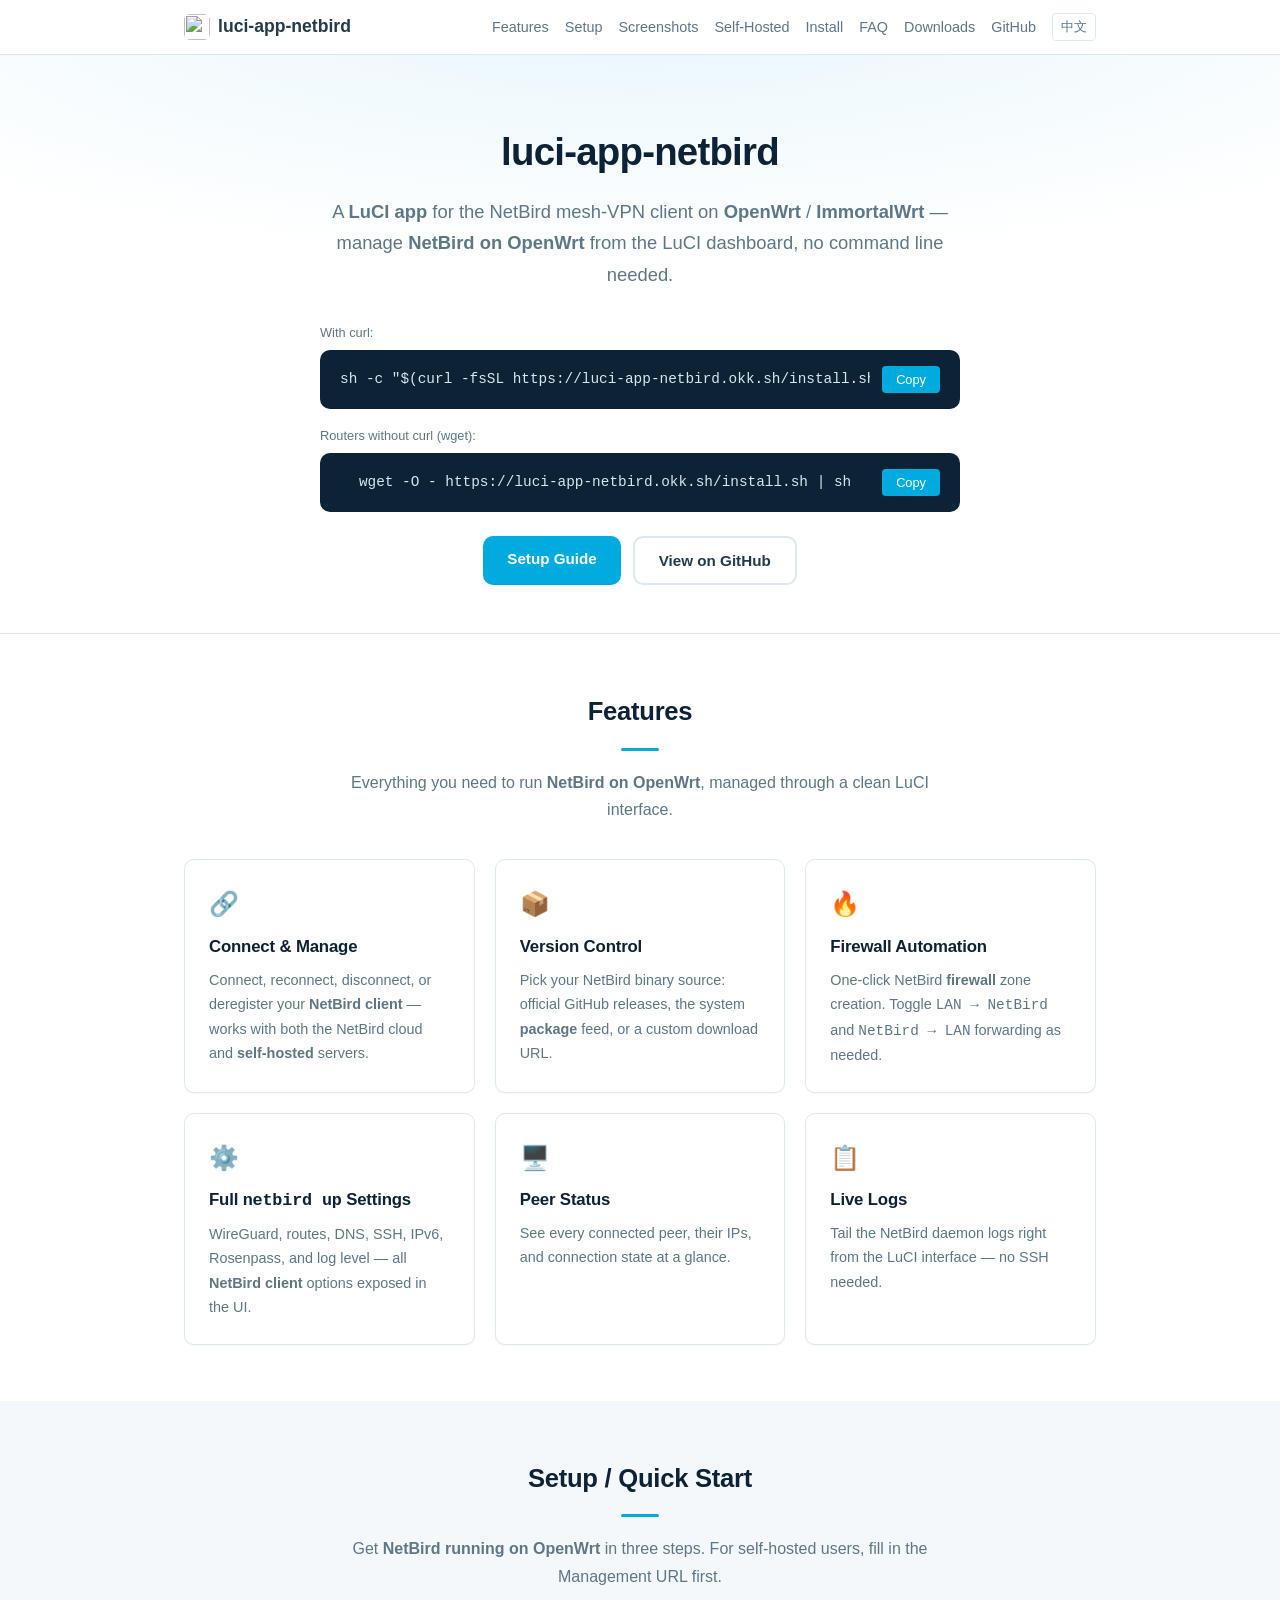
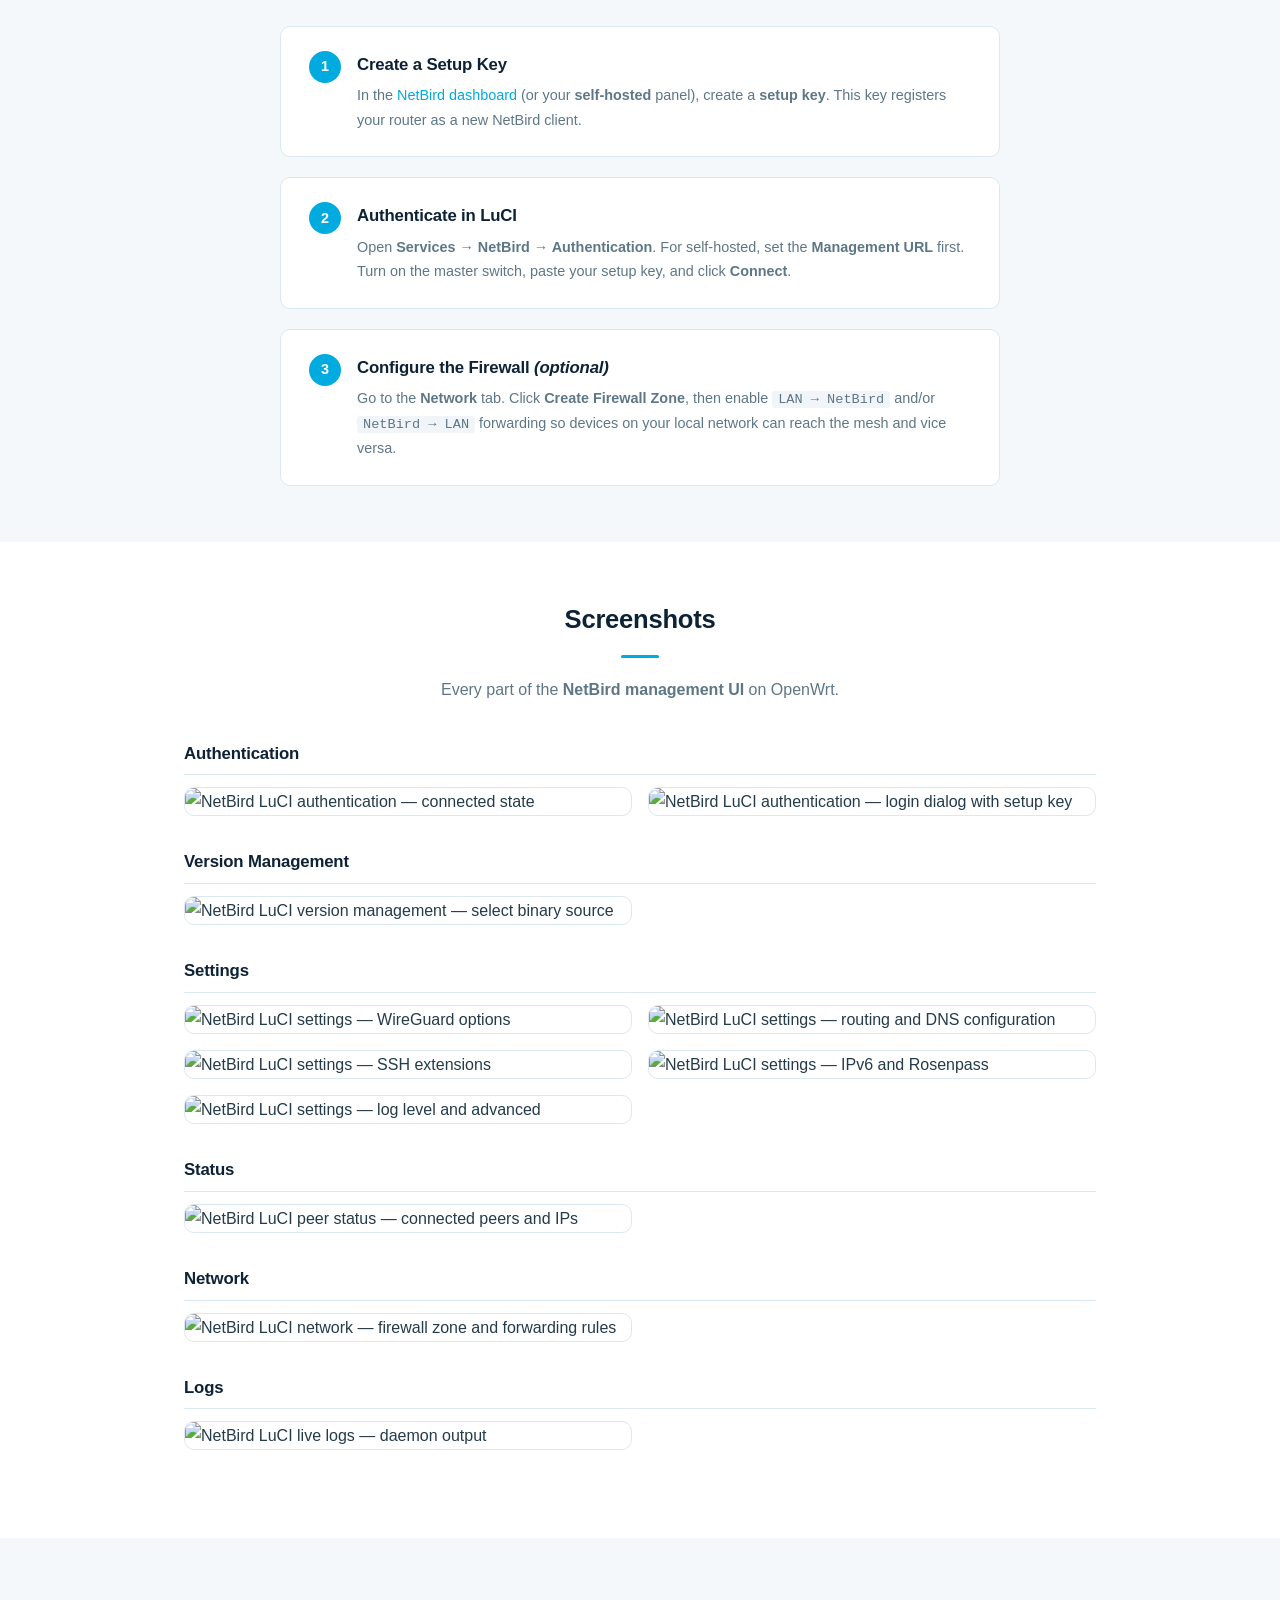
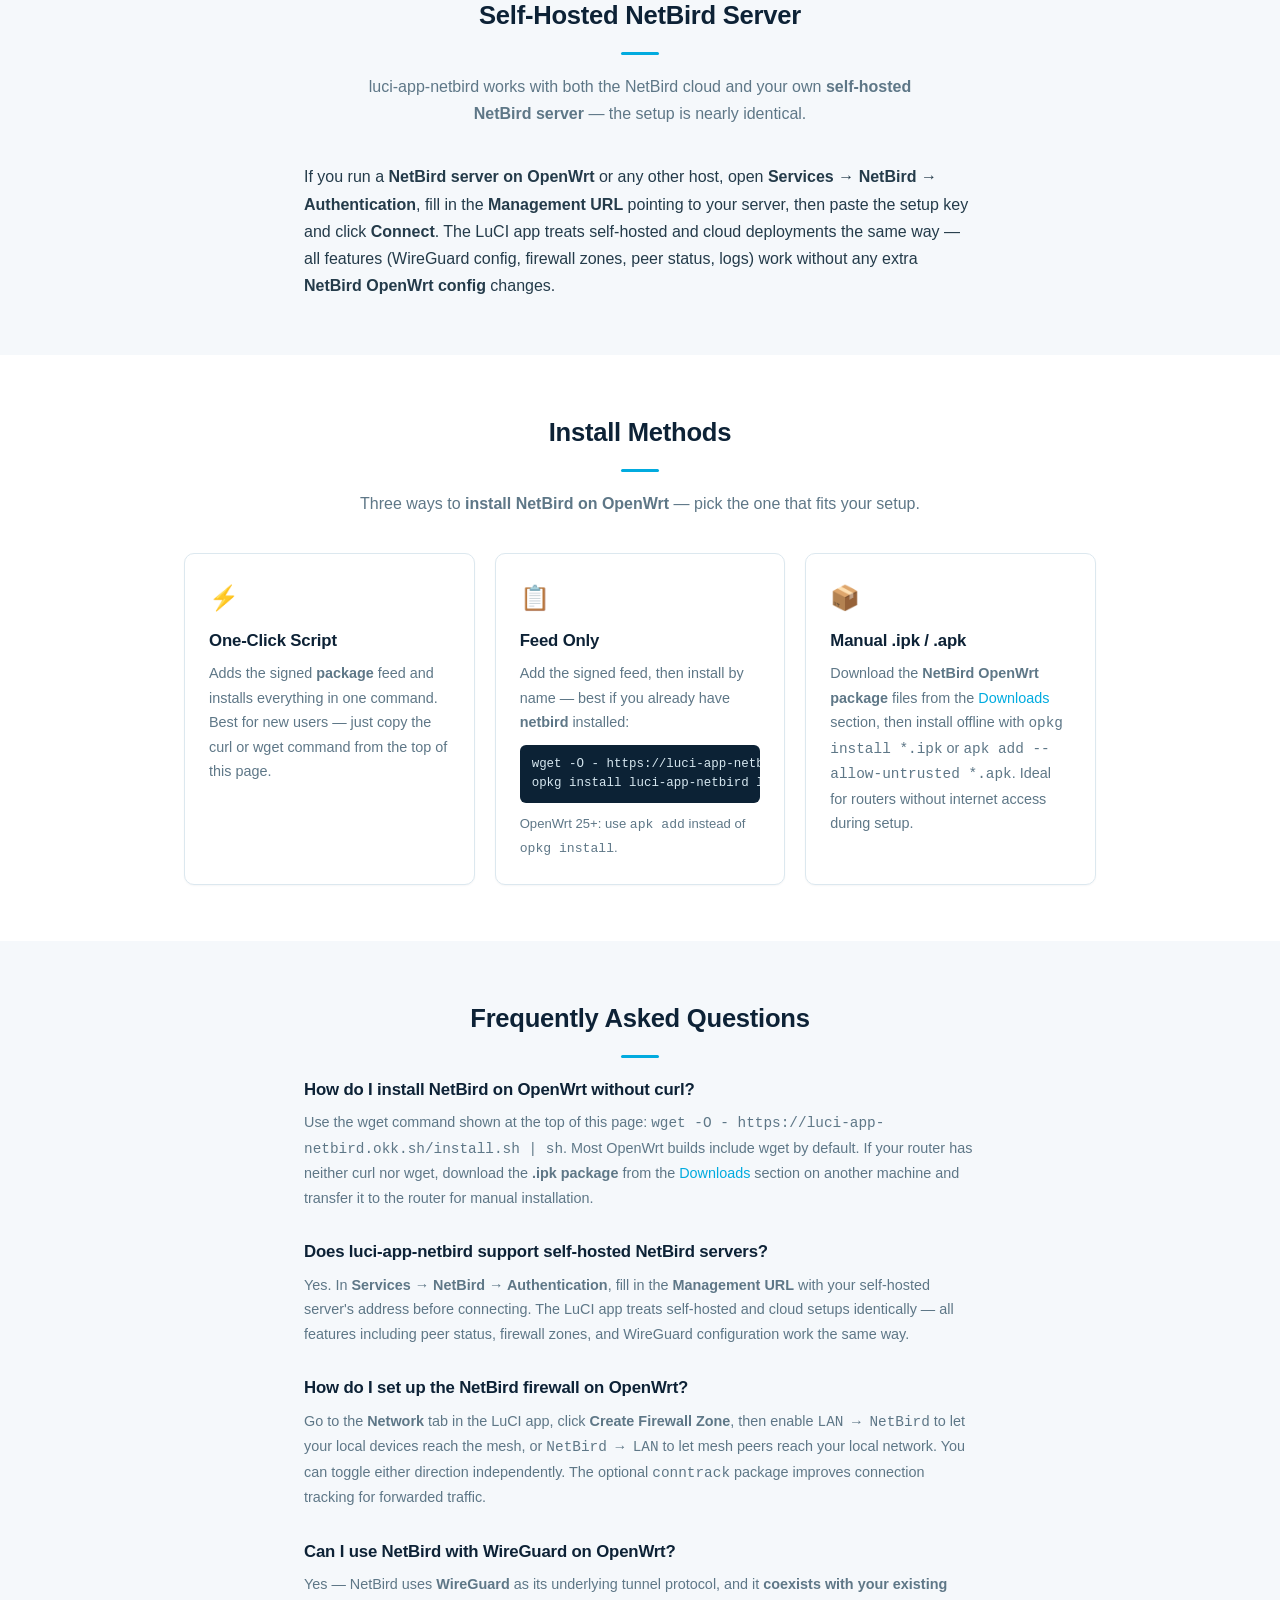
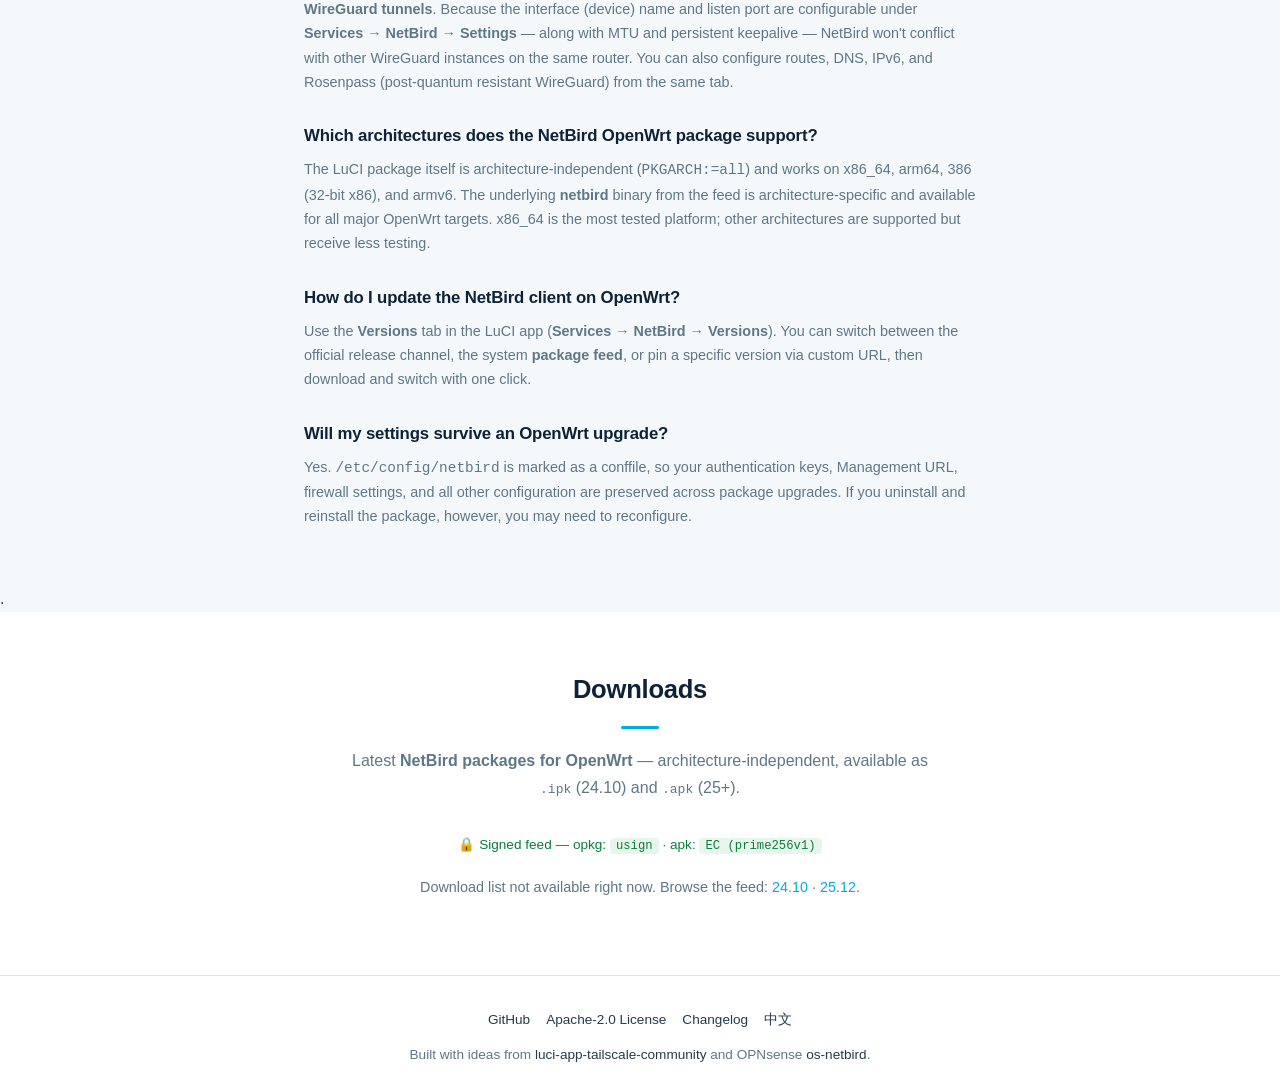
==== site/index.html @ 35e51572 "luci-app-netbird — LuCI app for the NetBird client + signed feed Co-Authored-By: Claude Opus 4.8 (1M" ====
<!DOCTYPE html>
<html lang="en">
<head>
  <meta charset="UTF-8">
  <meta name="viewport" content="width=device-width, initial-scale=1.0">
  <title>luci-app-netbird — NetBird Client Manager for OpenWrt / ImmortalWrt</title>
  <meta name="description" content="A LuCI app to install, configure and manage the NetBird mesh-VPN client on OpenWrt. Self-hosted server, WireGuard setup, firewall automation. One-click install.">
  <meta name="robots" content="index, follow">
  <link rel="icon" type="image/png" sizes="32x32" href="/favicon-32x32.png">
  <link rel="icon" type="image/png" sizes="16x16" href="/favicon-16x16.png">
  <link rel="apple-touch-icon" sizes="180x180" href="/apple-touch-icon.png">
  <link rel="canonical" href="https://luci-app-netbird.okk.sh/">
  <link rel="alternate" hreflang="zh" href="https://luci-app-netbird.okk.sh/zh-cn">

  <meta property="og:title" content="luci-app-netbird — NetBird Client Manager for OpenWrt / ImmortalWrt">
  <meta property="og:description" content="A LuCI app to install, configure and manage the NetBird mesh-VPN client on OpenWrt. Self-hosted server, WireGuard setup, firewall automation. One-click install.">
  <meta property="og:url" content="https://luci-app-netbird.okk.sh/">
  <meta property="og:type" content="website">
  <meta property="og:image" content="https://luci-app-netbird.okk.sh/og-card.png">
  <meta property="og:site_name" content="luci-app-netbird">

  <meta name="twitter:card" content="summary_large_image">
  <meta name="twitter:title" content="luci-app-netbird — NetBird Client Manager for OpenWrt / ImmortalWrt">
  <meta name="twitter:description" content="A LuCI app to install, configure and manage the NetBird mesh-VPN client on OpenWrt. Self-hosted server, WireGuard setup, firewall automation. One-click install.">
  <meta name="twitter:image" content="https://luci-app-netbird.okk.sh/og-card.png">

  <script type="application/ld+json">
  {
    "@context": "https://schema.org",
    "@type": "SoftwareApplication",
    "name": "luci-app-netbird",
    "applicationCategory": "NetworkingApplication",
    "operatingSystem": "OpenWrt, ImmortalWrt",
    "description": "A LuCI app to install, configure and manage the NetBird mesh-VPN client on OpenWrt. Supports self-hosted server, WireGuard setup, firewall automation.",
    "offers": { "@type": "Offer", "price": "0" },
    "url": "https://github.com/dont-touchme/luci-app-netbird",
    "license": "https://spdx.org/licenses/Apache-2.0.html"
  }
  </script>

  <!-- privacy-friendly analytics (pageview.app) -->
  <script defer data-domain="luci-app-netbird.okk.sh" src="https://app.pageview.app/js/script.js"></script>

  <style>
    *,*::before,*::after{box-sizing:border-box;margin:0;padding:0}
    :root{
      --bg:#f5f8fb;--surface:#ffffff;--ink:#0d2236;--text:#243b4a;--text-muted:#5e7787;
      --border:#dce8ef;--accent:#01abdf;--accent-hover:#0492bd;--brand-soft:#e7f6fc;--accent2:#f4791f;
      --code-bg:#0c2235;--code-text:#d6e7f0;--radius:10px
    }
    body{
      font-family:-apple-system,BlinkMacSystemFont,"Segoe UI",Roboto,"Helvetica Neue",Arial,sans-serif;
      background:var(--bg);color:var(--text);line-height:1.7
    }
    a{color:var(--accent);text-decoration:none}
    a:hover{text-decoration:underline}
    .container{max-width:960px;margin:0 auto;padding:0 24px}

    .site-header{
      background:var(--surface);border-bottom:1px solid var(--border);
      padding:12px 0;position:sticky;top:0;z-index:100
    }
    .site-header .container{display:flex;align-items:center;justify-content:space-between}
    .site-header .logo{font-weight:700;font-size:1.1rem;color:var(--text);display:inline-flex;align-items:center;gap:8px}
    .site-header .logo-img{width:26px;height:26px;border-radius:6px}
    .site-header nav{display:flex;gap:16px;align-items:center;flex-wrap:wrap;justify-content:flex-end}
    .site-header nav a{font-size:.9rem;color:var(--text-muted)}
    .site-header nav a:hover{color:var(--text);text-decoration:none}
    .site-header .lang-tag{font-size:.8rem;border:1px solid var(--border);border-radius:4px;padding:2px 8px}

    .hero{
      background:var(--surface);border-bottom:1px solid var(--border);
      padding:64px 0 48px;text-align:center
    }
    .hero h1{font-size:2.4rem;font-weight:800;letter-spacing:-0.02em;margin-bottom:12px}
    .hero .tagline{font-size:1.15rem;color:var(--text-muted);max-width:640px;margin:0 auto 32px}

    .install-block{max-width:640px;margin:0 auto 24px}
    .install-block .cmd-wrap{
      background:var(--code-bg);color:var(--code-text);border-radius:var(--radius);
      padding:16px 20px;display:flex;align-items:center;gap:12px;
      font-family:"SF Mono","Fira Code","Fira Mono",Menlo,Consolas,monospace;
      font-size:.9rem
    }
    .install-block .cmd-wrap code{flex:1;min-width:0;white-space:nowrap;overflow-x:auto}
    .install-block .copy-btn{
      background:var(--accent);color:#fff;border:none;border-radius:4px;
      padding:6px 14px;font-size:.8rem;cursor:pointer;white-space:nowrap;flex-shrink:0
    }
    .install-block .copy-btn:hover{background:var(--accent-hover)}
    .install-block .cmd-label{font-size:.8rem;color:var(--text-muted);text-align:left;margin:0 0 6px}
    .install-block .cmd-label.second{margin-top:16px}

    .hero-actions{display:flex;gap:12px;justify-content:center;flex-wrap:wrap}
    .btn{
      display:inline-block;padding:10px 24px;border-radius:var(--radius);
      font-weight:600;font-size:.95rem;text-decoration:none;transition:background .15s
    }
    .btn-primary{background:var(--accent);color:#fff}
    .btn-primary:hover{background:var(--accent-hover);text-decoration:none}
    .btn-outline{border:2px solid var(--border);color:var(--text)}
    .btn-outline:hover{border-color:var(--accent);color:var(--accent);text-decoration:none}

    section{padding:56px 0}
    section:nth-child(even){background:var(--surface)}
    section h2{font-size:1.6rem;font-weight:700;margin-bottom:8px;text-align:center}
    section .section-desc{
      text-align:center;color:var(--text-muted);margin-bottom:36px;
      max-width:600px;margin-left:auto;margin-right:auto
    }

    .features-grid{
      display:grid;grid-template-columns:repeat(auto-fit,minmax(280px,1fr));gap:20px
    }
    .feature-card{
      background:var(--surface);border:1px solid var(--border);
      border-radius:var(--radius);padding:24px
    }
    .feature-card h3{font-size:1.05rem;font-weight:700;margin-bottom:6px}
    .feature-card p{font-size:.9rem;color:var(--text-muted)}
    .feature-card .icon{font-size:1.5rem;margin-bottom:8px}
    .feature-card .card-code{background:var(--code-bg);color:var(--code-text);border-radius:6px;padding:10px 12px;margin:10px 0;font-size:.78rem;line-height:1.55;overflow-x:auto;white-space:pre;font-family:"SF Mono","Fira Code","Fira Mono",Menlo,Consolas,monospace}

    .steps{display:flex;flex-direction:column;gap:20px;max-width:720px;margin:0 auto}
    .step{
      background:var(--surface);border:1px solid var(--border);
      border-radius:var(--radius);padding:24px 28px;display:flex;gap:16px;align-items:flex-start
    }
    .step-num{
      background:var(--accent);color:#fff;width:32px;height:32px;border-radius:50%;
      display:flex;align-items:center;justify-content:center;
      font-weight:700;font-size:.9rem;flex-shrink:0
    }
    .step-body h3{font-size:1.05rem;font-weight:700;margin-bottom:4px}
    .step-body p{font-size:.9rem;color:var(--text-muted)}
    .step-body code{background:#f1f5f9;padding:1px 6px;border-radius:3px;font-size:.85rem}

    .screenshot-group{margin-bottom:32px}
    .screenshot-group h3{
      font-size:1.05rem;font-weight:700;margin-bottom:12px;
      padding-bottom:6px;border-bottom:1px solid var(--border)
    }
    .screenshot-grid{
      display:grid;grid-template-columns:repeat(2,1fr);gap:16px
    }
    .screenshot-grid img{
      width:100%;height:auto;display:block;
      border:1px solid var(--border);border-radius:var(--radius);
      cursor:zoom-in;transition:border-color .15s
    }
    .screenshot-grid img:hover{border-color:var(--accent)}
    .lightbox{
      position:fixed;inset:0;background:rgba(15,23,42,.9);z-index:1000;
      display:none;align-items:center;justify-content:center;padding:24px;cursor:zoom-out
    }
    .lightbox.open{display:flex}
    .lightbox img{max-width:96%;max-height:96%;border-radius:var(--radius);box-shadow:0 12px 48px rgba(0,0,0,.5)}

    .downloads-wrap{max-width:720px;margin:0 auto}
    .downloads-meta{text-align:center;color:var(--text-muted);font-size:.9rem;margin-bottom:20px}
    .signed-badge{text-align:center;color:#0a7d3c;font-size:.85rem;margin:-4px 0 18px}
    .signed-badge code{background:#e8f5ec;color:#0a7d3c;padding:1px 6px;border-radius:4px;font-size:.9em}
    .download-branch{margin-bottom:24px}
    .download-branch h3{font-size:1.05rem;font-weight:700;margin-bottom:8px}
    .download-branch ul{list-style:none;border:1px solid var(--border);border-radius:var(--radius);overflow:hidden}
    .download-branch li{
      display:flex;justify-content:space-between;align-items:center;
      padding:10px 16px;border-bottom:1px solid var(--border);font-size:.9rem
    }
    .download-branch li:last-child{border-bottom:none}
    .download-branch li .size{color:var(--text-muted);font-size:.8rem;margin-left:8px}
    .download-branch .browse-link{display:inline-block;margin-top:6px;font-size:.85rem}

    .site-footer{
      background:var(--surface);border-top:1px solid var(--border);
      padding:32px 0;text-align:center;font-size:.85rem;color:var(--text-muted)
    }
    .site-footer a{color:var(--text)}
    .site-footer .footer-links{
      display:flex;gap:16px;justify-content:center;margin-bottom:12px;flex-wrap:wrap
    }

    noscript .nojs-warn{
      text-align:center;padding:16px;background:#fef3c7;border:1px solid #f59e0b;
      border-radius:var(--radius);margin-bottom:24px;font-size:.9rem
    }

    @media(max-width:640px){
      .hero h1{font-size:1.7rem}
      .hero .tagline{font-size:1rem}
      .install-block .cmd-wrap{font-size:.78rem;padding:12px 14px}
      section{padding:36px 0}
      .step{flex-direction:column;gap:8px}
      .screenshot-grid{grid-template-columns:1fr}
    }

    /* design refresh — palette grounded in the logo (sky #01ABDF / navy ink / orange held back) + tactile polish */
    h1,h2,h3{color:var(--ink);letter-spacing:-.01em}
    .site-header nav a:hover{color:var(--accent)}
    section h2{margin-bottom:18px}
    section h2::after{content:"";display:block;width:38px;height:3px;border-radius:2px;background:var(--accent);margin:14px auto 0}
    .hero{background:radial-gradient(120% 75% at 50% -10%, var(--brand-soft), var(--surface) 62%)}
    .feature-card{box-shadow:0 1px 2px rgba(13,34,54,.04);transition:transform .16s ease,box-shadow .16s ease,border-color .16s ease}
    .feature-card:hover{transform:translateY(-3px);box-shadow:0 10px 28px rgba(1,171,223,.12);border-color:#c8e4f0}
    .step{transition:border-color .16s ease,box-shadow .16s ease}
    .step:hover{border-color:#c8e4f0;box-shadow:0 6px 20px rgba(1,171,223,.08)}
    @media (prefers-reduced-motion: reduce){*{transition:none !important} .feature-card:hover,.step:hover{transform:none}}
  </style>
</head>
<body>

<header class="site-header">
  <div class="container">
    <a href="/" class="logo"><img src="/apple-touch-icon.png" alt="" class="logo-img">luci-app-netbird</a>
    <nav>
      <a href="#features">Features</a>
      <a href="#setup">Setup</a>
      <a href="#screenshots">Screenshots</a>
      <a href="#selfhosted">Self-Hosted</a>
      <a href="#install-methods">Install</a>
      <a href="#faq">FAQ</a>
      <a href="#downloads">Downloads</a>
      <a href="https://github.com/dont-touchme/luci-app-netbird" target="_blank" rel="noopener">GitHub</a>
      <a href="/zh-cn" class="lang-tag" hreflang="zh">中文</a>
    </nav>
  </div>
</header>

<main>
  <section class="hero">
    <div class="container">
      <h1>luci-app-netbird</h1>
      <p class="tagline">
        A <strong>LuCI app</strong> for the NetBird mesh-VPN client on
        <strong>OpenWrt</strong> / <strong>ImmortalWrt</strong> —
        manage <strong>NetBird on OpenWrt</strong> from the LuCI dashboard,
        no command line needed.
      </p>

      <div class="install-block">
        <p class="cmd-label">With curl:</p>
        <div class="cmd-wrap">
          <code id="cmd-curl">sh -c "$(curl -fsSL https://luci-app-netbird.okk.sh/install.sh)"</code>
          <button class="copy-btn" onclick="copyCmd('cmd-curl', this)" aria-label="Copy curl install command">Copy</button>
        </div>
        <p class="cmd-label second">Routers without curl (wget):</p>
        <div class="cmd-wrap">
          <code id="cmd-wget">wget -O - https://luci-app-netbird.okk.sh/install.sh | sh</code>
          <button class="copy-btn" onclick="copyCmd('cmd-wget', this)" aria-label="Copy wget install command">Copy</button>
        </div>
      </div>

      <div class="hero-actions">
        <a href="#setup" class="btn btn-primary">Setup Guide</a>
        <a href="https://github.com/dont-touchme/luci-app-netbird" class="btn btn-outline" target="_blank" rel="noopener">View on GitHub</a>
      </div>
    </div>
  </section>

  <section id="features">
    <div class="container">
      <h2>Features</h2>
      <p class="section-desc">
        Everything you need to run <strong>NetBird on OpenWrt</strong>,
        managed through a clean LuCI interface.
      </p>
      <div class="features-grid">
        <div class="feature-card">
          <div class="icon">🔗</div>
          <h3>Connect &amp; Manage</h3>
          <p>
            Connect, reconnect, disconnect, or deregister your
            <strong>NetBird client</strong> — works with both the
            NetBird cloud and <strong>self-hosted</strong> servers.
          </p>
        </div>
        <div class="feature-card">
          <div class="icon">📦</div>
          <h3>Version Control</h3>
          <p>
            Pick your NetBird binary source: official GitHub releases,
            the system <strong>package</strong> feed, or a custom download URL.
          </p>
        </div>
        <div class="feature-card">
          <div class="icon">🔥</div>
          <h3>Firewall Automation</h3>
          <p>
            One-click NetBird <strong>firewall</strong> zone creation.
            Toggle <code>LAN → NetBird</code> and
            <code>NetBird → LAN</code> forwarding as needed.
          </p>
        </div>
        <div class="feature-card">
          <div class="icon">⚙️</div>
          <h3>Full <code>netbird up</code> Settings</h3>
          <p>
            WireGuard, routes, DNS, SSH, IPv6, Rosenpass, and log level —
            all <strong>NetBird client</strong> options exposed in the UI.
          </p>
        </div>
        <div class="feature-card">
          <div class="icon">🖥️</div>
          <h3>Peer Status</h3>
          <p>
            See every connected peer, their IPs, and connection state at a glance.
          </p>
        </div>
        <div class="feature-card">
          <div class="icon">📋</div>
          <h3>Live Logs</h3>
          <p>
            Tail the NetBird daemon logs right from the LuCI interface —
            no SSH needed.
          </p>
        </div>
      </div>
    </div>
  </section>
    <section id="setup">
    <div class="container">
      <h2>Setup / Quick Start</h2>
      <p class="section-desc">
        Get <strong>NetBird running on OpenWrt</strong> in three steps.
        For self-hosted users, fill in the Management URL first.
      </p>
      <div class="steps">
        <div class="step">
          <div class="step-num">1</div>
          <div class="step-body">
            <h3>Create a Setup Key</h3>
            <p>
              In the
              <a href="https://app.netbird.io" target="_blank" rel="noopener">NetBird dashboard</a>
              (or your <strong>self-hosted</strong> panel), create a
              <strong>setup key</strong>. This key registers your router
              as a new NetBird client.
            </p>
          </div>
        </div>
        <div class="step">
          <div class="step-num">2</div>
          <div class="step-body">
            <h3>Authenticate in LuCI</h3>
            <p>
              Open <strong>Services → NetBird → Authentication</strong>.
              For self-hosted, set the <strong>Management URL</strong> first.
              Turn on the master switch, paste your setup key, and click
              <strong>Connect</strong>.
            </p>
          </div>
        </div>
        <div class="step">
          <div class="step-num">3</div>
          <div class="step-body">
            <h3>Configure the Firewall <em>(optional)</em></h3>
            <p>
              Go to the <strong>Network</strong> tab. Click
              <strong>Create Firewall Zone</strong>, then enable
              <code>LAN → NetBird</code> and/or
              <code>NetBird → LAN</code> forwarding so devices on your
              local network can reach the mesh and vice versa.
            </p>
          </div>
        </div>
      </div>
    </div>
  </section>

  <section id="screenshots">
    <div class="container">
      <h2>Screenshots</h2>
      <p class="section-desc">
        Every part of the <strong>NetBird management UI</strong> on OpenWrt.
      </p>

      <div class="screenshot-group" aria-label="Authentication screenshots">
        <h3>Authentication</h3>
        <div class="screenshot-grid">
          <img class="shot" src="/screenshots/luci-app-netbird-menu-1-1.jpg" alt="NetBird LuCI authentication — connected state" loading="lazy">
          <img class="shot" src="/screenshots/luci-app-netbird-menu-1-2.jpg" alt="NetBird LuCI authentication — login dialog with setup key" loading="lazy">
        </div>
      </div>

      <div class="screenshot-group" aria-label="Version management screenshots">
        <h3>Version Management</h3>
        <div class="screenshot-grid">
          <img class="shot" src="/screenshots/luci-app-netbird-menu-2.jpg" alt="NetBird LuCI version management — select binary source" loading="lazy">
        </div>
      </div>

      <div class="screenshot-group" aria-label="Settings screenshots">
        <h3>Settings</h3>
        <div class="screenshot-grid">
          <img class="shot" src="/screenshots/luci-app-netbird-menu-3-1.jpg" alt="NetBird LuCI settings — WireGuard options" loading="lazy">
          <img class="shot" src="/screenshots/luci-app-netbird-menu-3-2.jpg" alt="NetBird LuCI settings — routing and DNS configuration" loading="lazy">
          <img class="shot" src="/screenshots/luci-app-netbird-menu-3-3.jpg" alt="NetBird LuCI settings — SSH extensions" loading="lazy">
          <img class="shot" src="/screenshots/luci-app-netbird-menu-3-4.jpg" alt="NetBird LuCI settings — IPv6 and Rosenpass" loading="lazy">
          <img class="shot" src="/screenshots/luci-app-netbird-menu-3-5.jpg" alt="NetBird LuCI settings — log level and advanced" loading="lazy">
        </div>
      </div>

      <div class="screenshot-group" aria-label="Status screenshots">
        <h3>Status</h3>
        <div class="screenshot-grid">
          <img class="shot" src="/screenshots/luci-app-netbird-menu-4.jpg" alt="NetBird LuCI peer status — connected peers and IPs" loading="lazy">
        </div>
      </div>

      <div class="screenshot-group" aria-label="Network screenshots">
        <h3>Network</h3>
        <div class="screenshot-grid">
          <img class="shot" src="/screenshots/luci-app-netbird-menu-5.jpg" alt="NetBird LuCI network — firewall zone and forwarding rules" loading="lazy">
        </div>
      </div>

      <div class="screenshot-group" aria-label="Logs screenshots">
        <h3>Logs</h3>
        <div class="screenshot-grid">
          <img class="shot" src="/screenshots/luci-app-netbird-menu-6.jpg" alt="NetBird LuCI live logs — daemon output" loading="lazy">
        </div>
      </div>
    </div>
  </section>

  <section id="selfhosted">
    <div class="container" style="max-width:720px;margin:0 auto">
      <h2>Self-Hosted NetBird Server</h2>
      <p class="section-desc">
        luci-app-netbird works with both the NetBird cloud and your own
        <strong>self-hosted NetBird server</strong> — the setup is nearly identical.
      </p>
      <p>
        If you run a <strong>NetBird server on OpenWrt</strong> or any other host,
        open <strong>Services → NetBird → Authentication</strong>, fill in the
        <strong>Management URL</strong> pointing to your server, then paste the setup
        key and click <strong>Connect</strong>. The LuCI app treats self-hosted and
        cloud deployments the same way — all features (WireGuard config, firewall
        zones, peer status, logs) work without any extra <strong>NetBird OpenWrt
        config</strong> changes.
      </p>
    </div>
  </section>

  <section id="install-methods">
    <div class="container">
      <h2>Install Methods</h2>
      <p class="section-desc">
        Three ways to <strong>install NetBird on OpenWrt</strong> — pick the one
        that fits your setup.
      </p>
      <div class="features-grid">
        <div class="feature-card">
          <div class="icon">⚡</div>
          <h3>One-Click Script</h3>
          <p>
            Adds the signed <strong>package</strong> feed and installs everything in
            one command. Best for new users — just copy the curl or wget command from
            the top of this page.
          </p>
        </div>
        <div class="feature-card">
          <div class="icon">📋</div>
          <h3>Feed Only</h3>
          <p>Add the signed feed, then install by name — best if you already have <strong>netbird</strong> installed:</p>
          <pre class="card-code">wget -O - https://luci-app-netbird.okk.sh/feed.sh | sh
opkg install luci-app-netbird luci-i18n-netbird-zh-cn</pre>
          <p style="font-size:.82rem;color:var(--text-muted)">OpenWrt 25+: use <code>apk add</code> instead of <code>opkg install</code>.</p>
        </div>
        <div class="feature-card">
          <div class="icon">📦</div>
          <h3>Manual .ipk / .apk</h3>
          <p>
            Download the <strong>NetBird OpenWrt package</strong> files from the
            <a href="#downloads">Downloads</a> section,
            then install offline with <code>opkg install *.ipk</code> or
            <code>apk add --allow-untrusted *.apk</code>. Ideal for routers without
            internet access during setup.
          </p>
        </div>
      </div>
    </div>
  </section>

  <section id="faq">
    <div class="container" style="max-width:720px;margin:0 auto">
      <h2>Frequently Asked Questions</h2>

      <div class="faq-item" style="margin-bottom:28px">
        <h3 style="font-size:1.05rem;font-weight:700;margin-bottom:6px">How do I install NetBird on OpenWrt without curl?</h3>
        <p style="font-size:.9rem;color:var(--text-muted)">
          Use the wget command shown at the top of this page:
          <code>wget -O - https://luci-app-netbird.okk.sh/install.sh | sh</code>.
          Most OpenWrt builds include wget by default. If your router has neither
          curl nor wget, download the <strong>.ipk package</strong> from the
          <a href="#downloads">Downloads</a> section
          on another machine and transfer it to the router for manual installation.
        </p>
      </div>

      <div class="faq-item" style="margin-bottom:28px">
        <h3 style="font-size:1.05rem;font-weight:700;margin-bottom:6px">Does luci-app-netbird support self-hosted NetBird servers?</h3>
        <p style="font-size:.9rem;color:var(--text-muted)">
          Yes. In <strong>Services → NetBird → Authentication</strong>, fill in the
          <strong>Management URL</strong> with your self-hosted server's address
          before connecting. The LuCI app treats self-hosted and cloud setups
          identically — all features including peer status, firewall zones, and
          WireGuard configuration work the same way.
        </p>
      </div>

      <div class="faq-item" style="margin-bottom:28px">
        <h3 style="font-size:1.05rem;font-weight:700;margin-bottom:6px">How do I set up the NetBird firewall on OpenWrt?</h3>
        <p style="font-size:.9rem;color:var(--text-muted)">
          Go to the <strong>Network</strong> tab in the LuCI app, click
          <strong>Create Firewall Zone</strong>, then enable
          <code>LAN → NetBird</code> to let your local devices reach the mesh,
          or <code>NetBird → LAN</code> to let mesh peers reach your local network.
          You can toggle either direction independently. The optional
          <code>conntrack</code> package improves connection tracking for forwarded traffic.
        </p>
      </div>

      <div class="faq-item" style="margin-bottom:28px">
        <h3 style="font-size:1.05rem;font-weight:700;margin-bottom:6px">Can I use NetBird with WireGuard on OpenWrt?</h3>
        <p style="font-size:.9rem;color:var(--text-muted)">
          Yes — NetBird uses <strong>WireGuard</strong> as its underlying tunnel
          protocol, and it <strong>coexists with your existing WireGuard tunnels</strong>.
          Because the interface (device) name and listen port are configurable under
          <strong>Services → NetBird → Settings</strong> — along with MTU and persistent
          keepalive — NetBird won't conflict with other WireGuard instances on the same
          router. You can also configure routes, DNS, IPv6, and Rosenpass
          (post-quantum resistant WireGuard) from the same tab.
        </p>
      </div>

      <div class="faq-item" style="margin-bottom:28px">
        <h3 style="font-size:1.05rem;font-weight:700;margin-bottom:6px">Which architectures does the NetBird OpenWrt package support?</h3>
        <p style="font-size:.9rem;color:var(--text-muted)">
          The LuCI package itself is architecture-independent (<code>PKGARCH:=all</code>)
          and works on x86_64, arm64, 386 (32-bit x86), and armv6. The underlying
          <strong>netbird</strong> binary from the feed is architecture-specific and
          available for all major OpenWrt targets. x86_64 is the most tested platform;
          other architectures are supported but receive less testing.
        </p>
      </div>

      <div class="faq-item" style="margin-bottom:28px">
        <h3 style="font-size:1.05rem;font-weight:700;margin-bottom:6px">How do I update the NetBird client on OpenWrt?</h3>
        <p style="font-size:.9rem;color:var(--text-muted)">
          Use the <strong>Versions</strong> tab in the LuCI app
          (<strong>Services → NetBird → Versions</strong>). You can switch between
          the official release channel, the system <strong>package feed</strong>, or
          pin a specific version via custom URL, then download and switch with one click.
        </p>
      </div>

      <div class="faq-item">
        <h3 style="font-size:1.05rem;font-weight:700;margin-bottom:6px">Will my settings survive an OpenWrt upgrade?</h3>
        <p style="font-size:.9rem;color:var(--text-muted)">
          Yes. <code>/etc/config/netbird</code> is marked as a conffile, so your
          authentication keys, Management URL, firewall settings, and all other
          configuration are preserved across package upgrades. If you uninstall and
          reinstall the package, however, you may need to reconfigure.
        </p>
      </div>
    </div>
  </section>

.  <section id="downloads">
    <div class="container">
      <h2>Downloads</h2>
      <p class="section-desc">
        Latest <strong>NetBird packages for OpenWrt</strong> —
        architecture-independent, available as <code>.ipk</code> (24.10) and <code>.apk</code> (25+).
      </p>
      <div class="downloads-wrap">
        <p class="signed-badge">🔒 Signed feed — opkg: <code>usign</code> · apk: <code>EC (prime256v1)</code></p>
        <noscript>
          <p class="nojs-warn">
            ⚠️ The download list requires JavaScript. Use the one-click install command at the top, or browse the feed:
            <a href="/openwrt-24.10/all/netbird/">24.10</a> · <a href="/openwrt-25.12/all/netbird/">25.12</a>.
          </p>
        </noscript>
        <div id="downloads-app">
          <p class="downloads-meta">Loading file list…</p>
        </div>
      </div>
    </div>
  </section>
</main>

<footer class="site-footer">
  <div class="container">
    <div class="footer-links">
      <a href="https://github.com/dont-touchme/luci-app-netbird" target="_blank" rel="noopener">GitHub</a>
      <a href="https://github.com/dont-touchme/luci-app-netbird/blob/main/LICENSE" target="_blank" rel="noopener">Apache-2.0 License</a>
      <a href="https://github.com/dont-touchme/luci-app-netbird/blob/main/CHANGELOG.md" target="_blank" rel="noopener">Changelog</a>
      <a href="/zh-cn" hreflang="zh">中文</a>
    </div>
    <p>
      Built with ideas from
      <a href="https://github.com/Tokisaki-Galaxy/luci-app-tailscale-community" target="_blank" rel="noopener">luci-app-tailscale-community</a>
      and OPNsense
      <a href="https://github.com/opnsense/plugins/tree/master/net/os-netbird" target="_blank" rel="noopener">os-netbird</a>.
    </p>
  </div>
</footer>

<div class="lightbox" id="lightbox"><img src="" alt=""></div>

<script>
(function(){
  window.copyCmd = function(id, btn){
    var el = document.getElementById(id);
    if(!el) return;
    navigator.clipboard.writeText(el.textContent).then(function(){
      var orig = btn.textContent;
      btn.textContent = 'Copied!';
      setTimeout(function(){ btn.textContent = orig; }, 2000);
    });
  };

  // Download list from manifest.json (CI-generated)
  var dl = document.getElementById('downloads-app');
  if(dl){
    fetch('/manifest.json')
      .then(function(r){ if(!r.ok) throw new Error('manifest not found'); return r.json(); })
      .then(function(m){
        var html = '<p class="downloads-meta">Version <strong>' + m.version + '</strong> — updated ' + m.updated + '</p>';
        var branches = m.branches;
        Object.keys(branches).forEach(function(branch){
          var b = branches[branch];
          html += '<div class="download-branch"><h3>' + branch + ' (' + b.format + ')</h3><ul>';
          if(b.files && b.files.length){
            b.files.forEach(function(f){
              var sizeStr = f.size ? ' (' + formatSize(f.size) + ')' : '';
              html += '<li><a href="' + f.url + '">' + f.name + '</a><span class="size">' + sizeStr + '</span></li>';
            });
          }
          html += '</ul>';
          if(b.base){
            html += '<a class="browse-link" href="' + b.base + '/">Browse all files →</a>';
          }
          html += '</div>';
        });
        dl.innerHTML = html;
      })
      .catch(function(){
        dl.innerHTML = '<p class="downloads-meta">Download list not available right now. Browse the feed: <a href="/openwrt-24.10/all/netbird/">24.10</a> · <a href="/openwrt-25.12/all/netbird/">25.12</a>.</p>';
      });
  }

  // lightbox: click a screenshot to zoom in-page; click again / Esc to close
  var lb = document.getElementById('lightbox');
  if(lb){
    var lbImg = lb.querySelector('img');
    var closeLb = function(){ lb.classList.remove('open'); lbImg.removeAttribute('src'); };
    document.querySelectorAll('.screenshot-grid img.shot').forEach(function(img){
      img.addEventListener('click', function(){
        lbImg.src = img.currentSrc || img.src;
        lbImg.alt = img.alt;
        lb.classList.add('open');
      });
    });
    lb.addEventListener('click', closeLb);
    document.addEventListener('keydown', function(e){ if(e.key === 'Escape') closeLb(); });
  }

  function formatSize(bytes){
    if(bytes < 1024) return bytes + ' B';
    if(bytes < 1048576) return (bytes / 1024).toFixed(1) + ' KB';
    return (bytes / 1048576).toFixed(1) + ' MB';
  }
})();
</script>

</body>
</html>
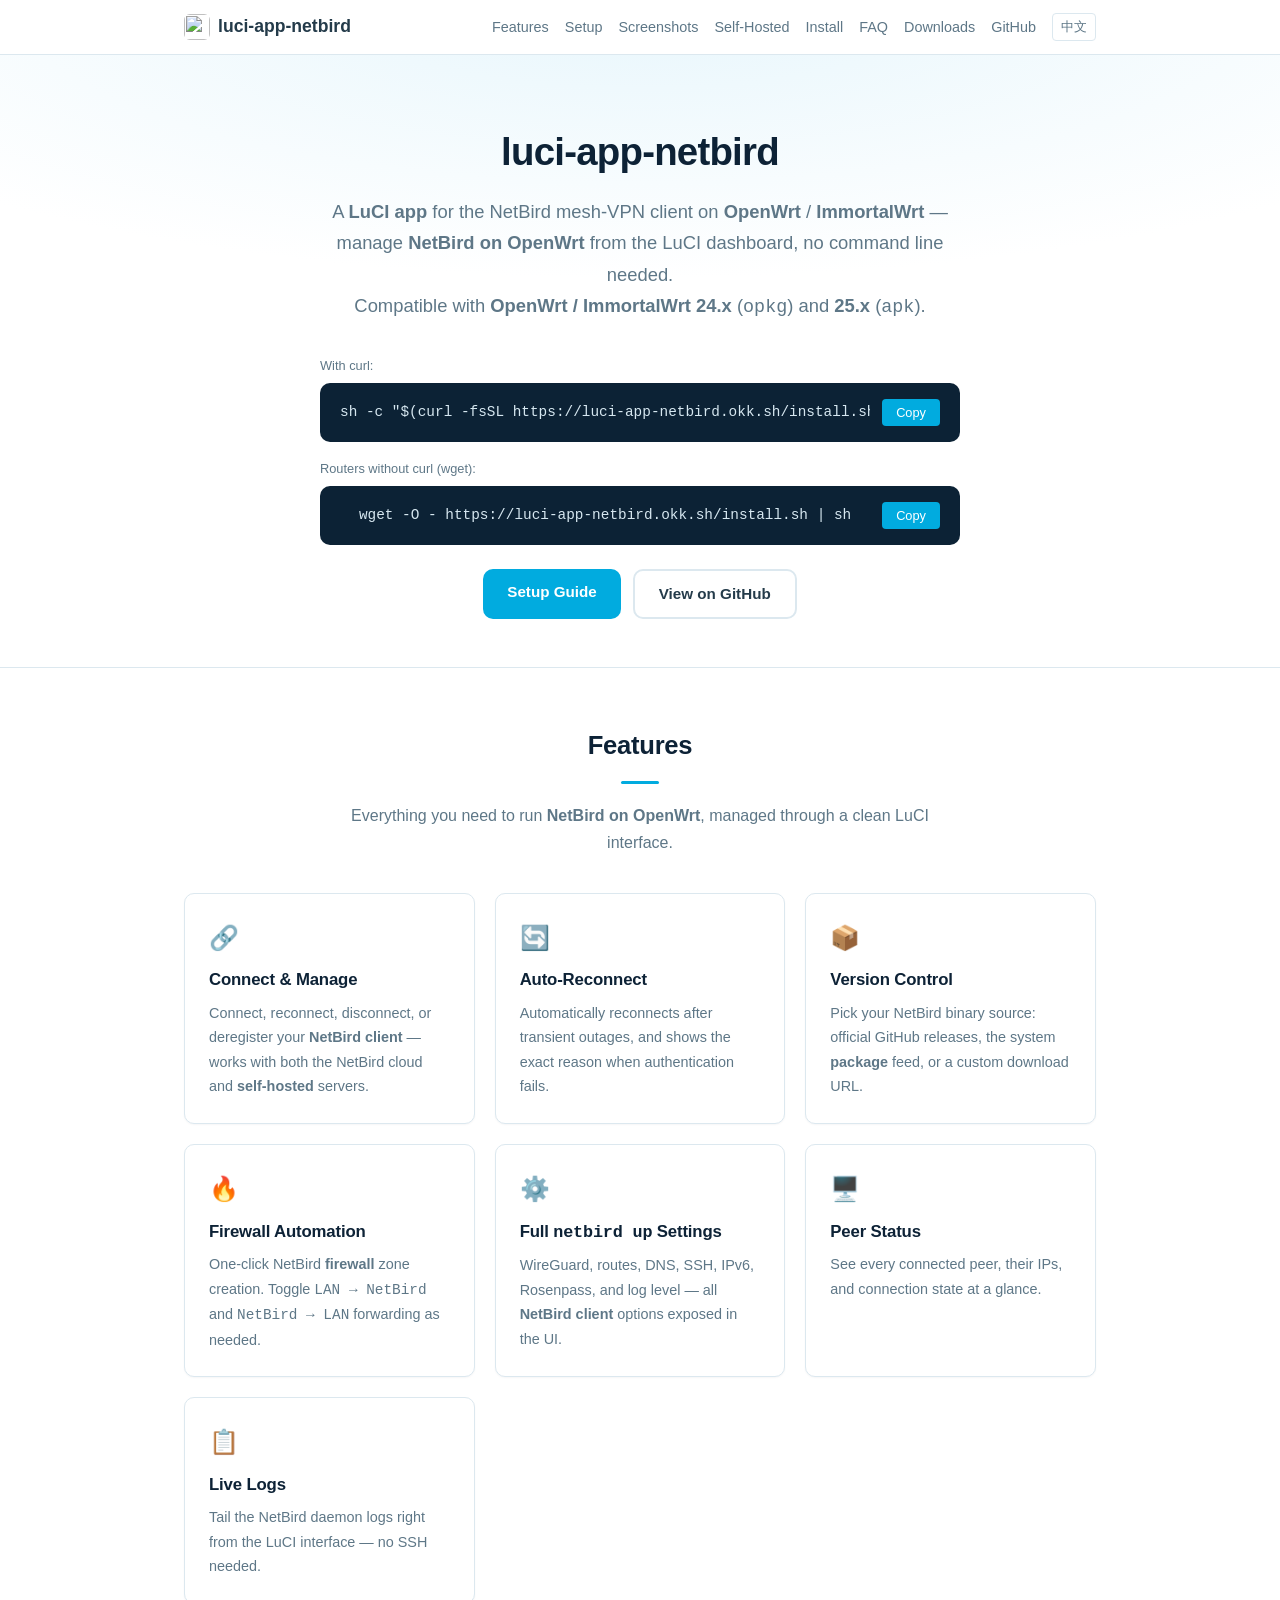
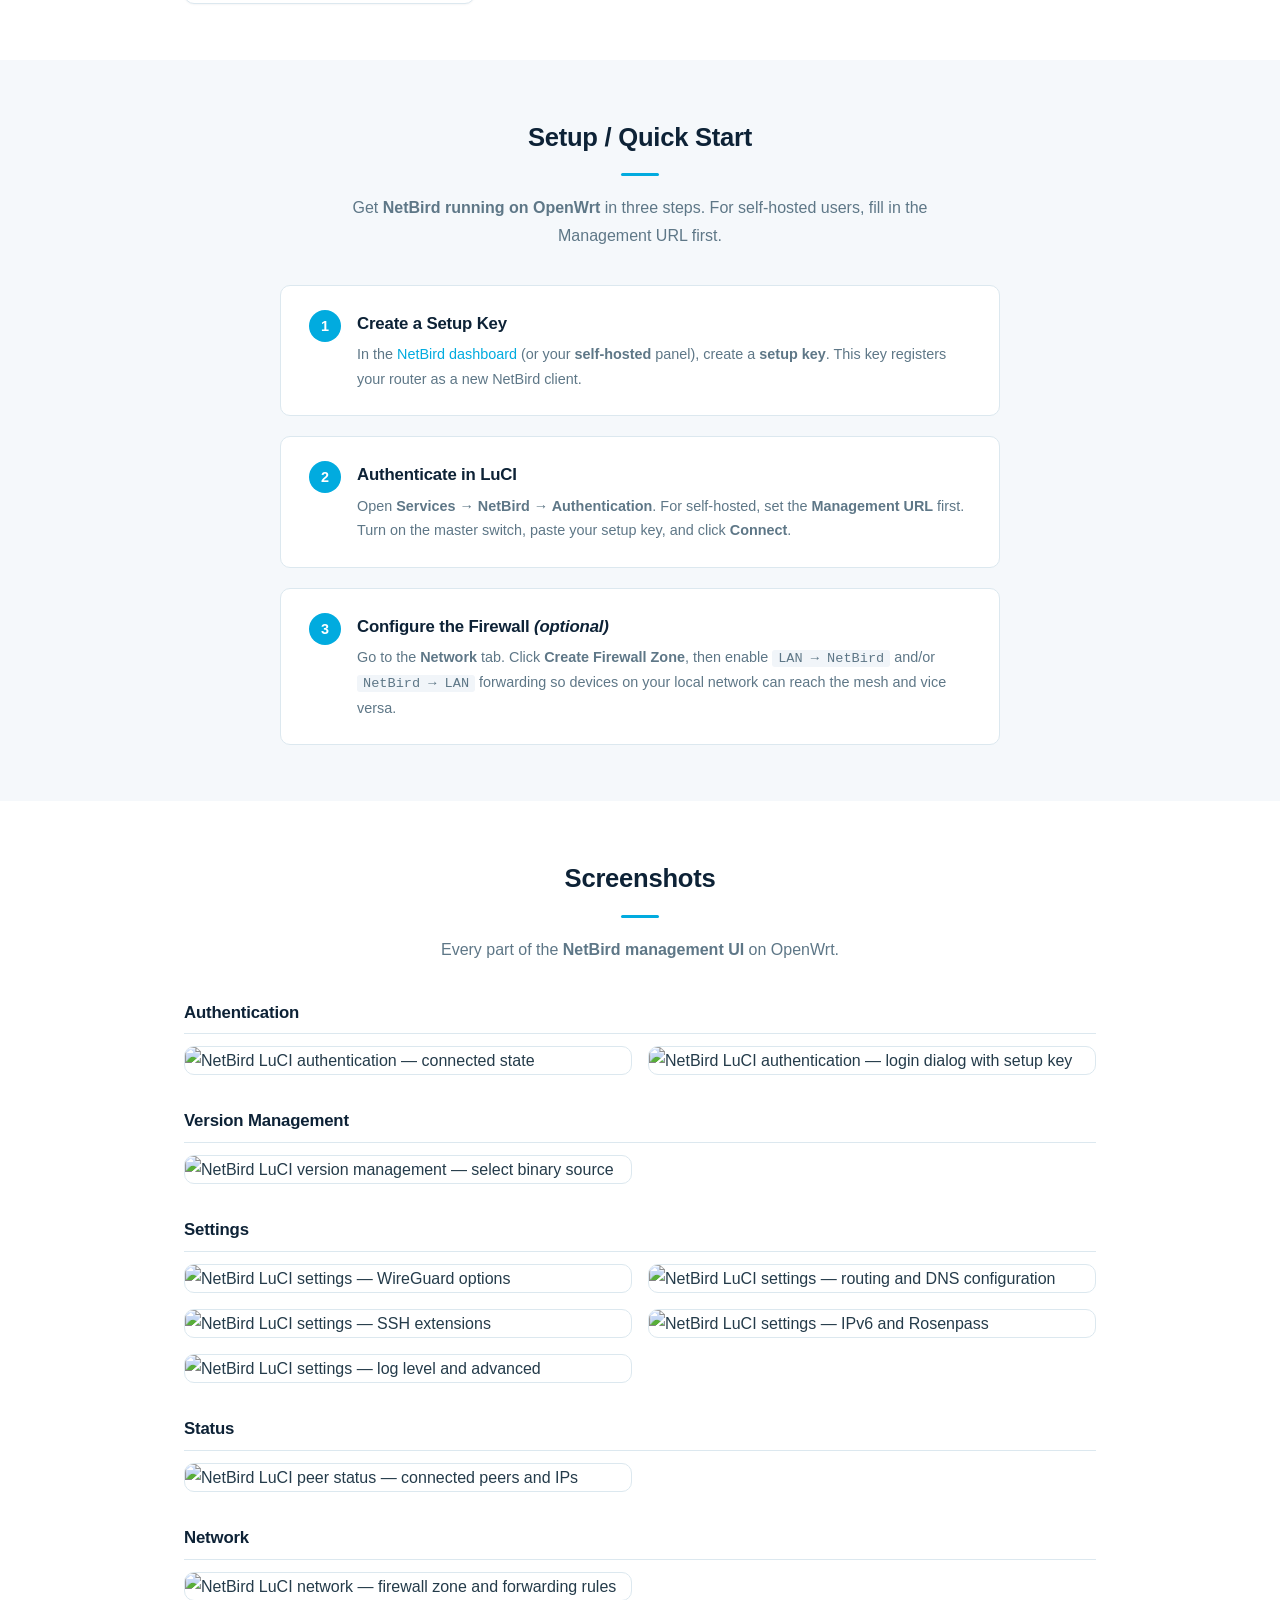
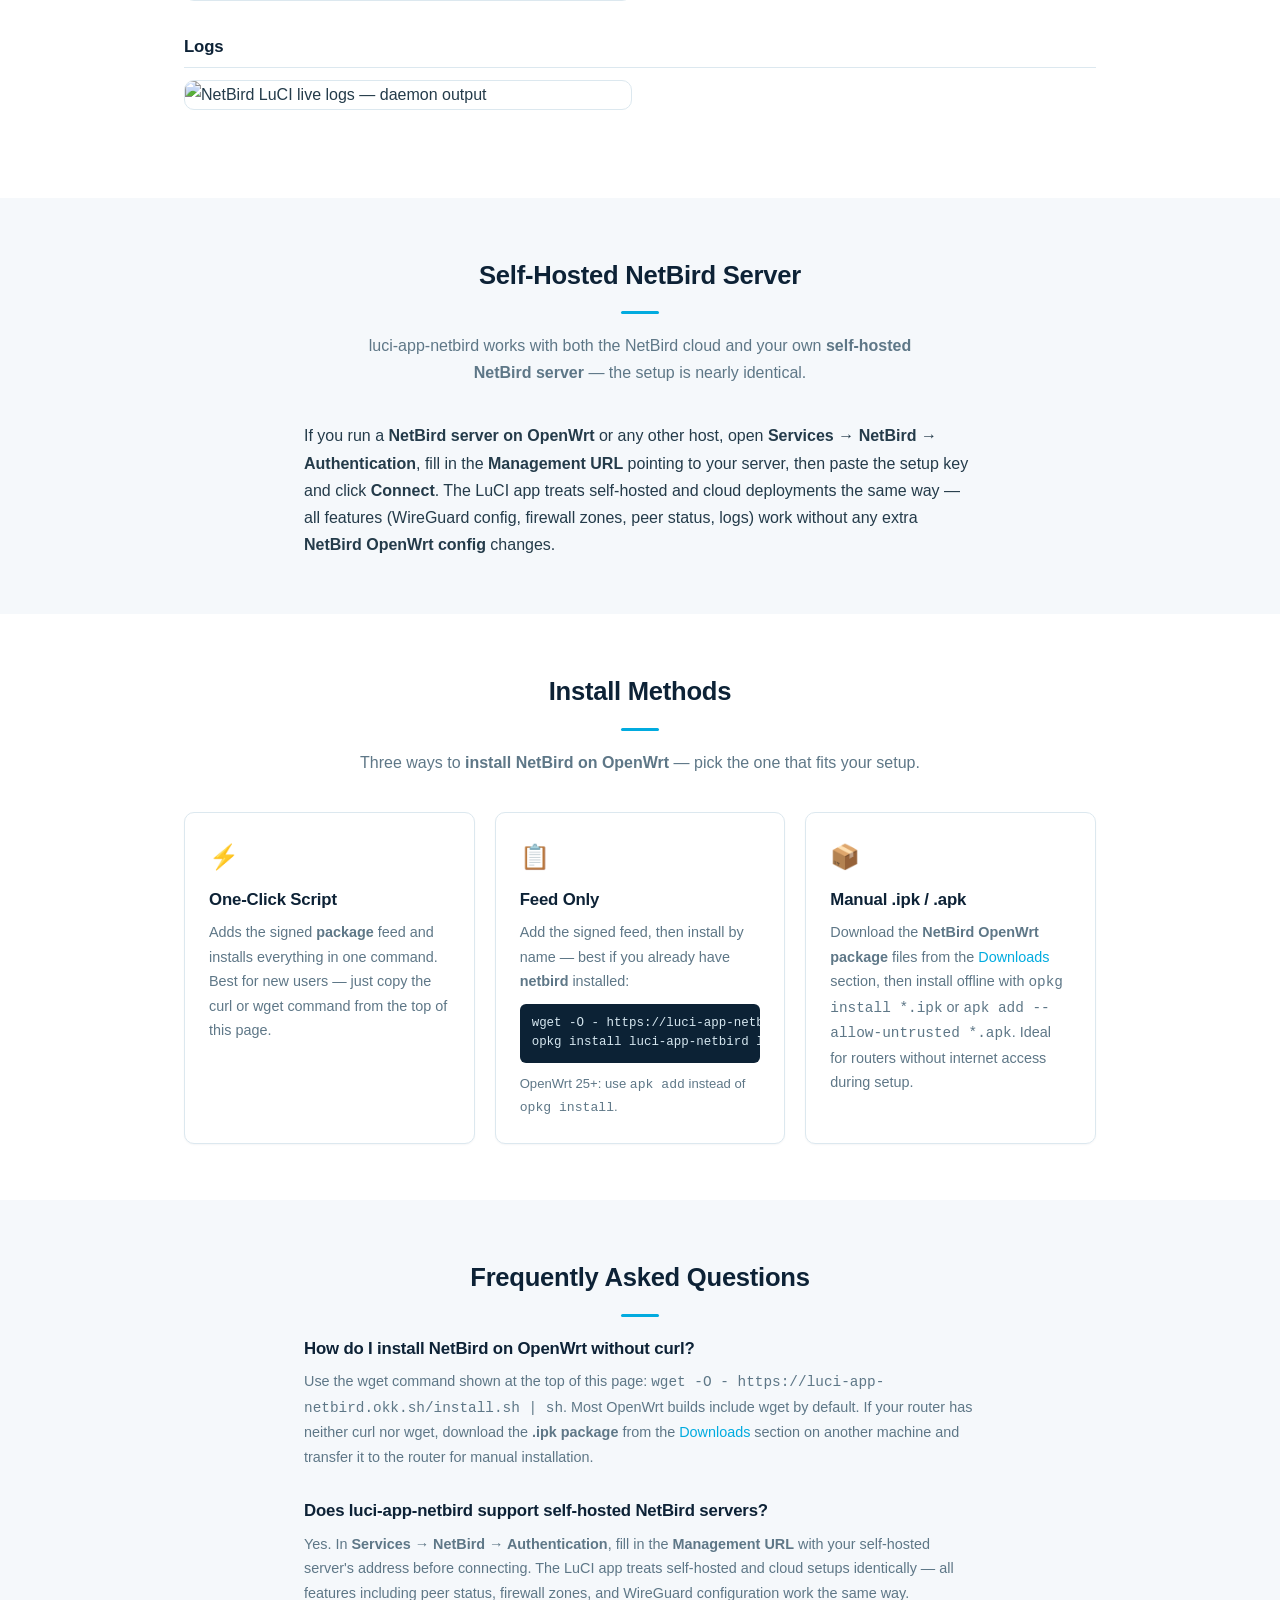
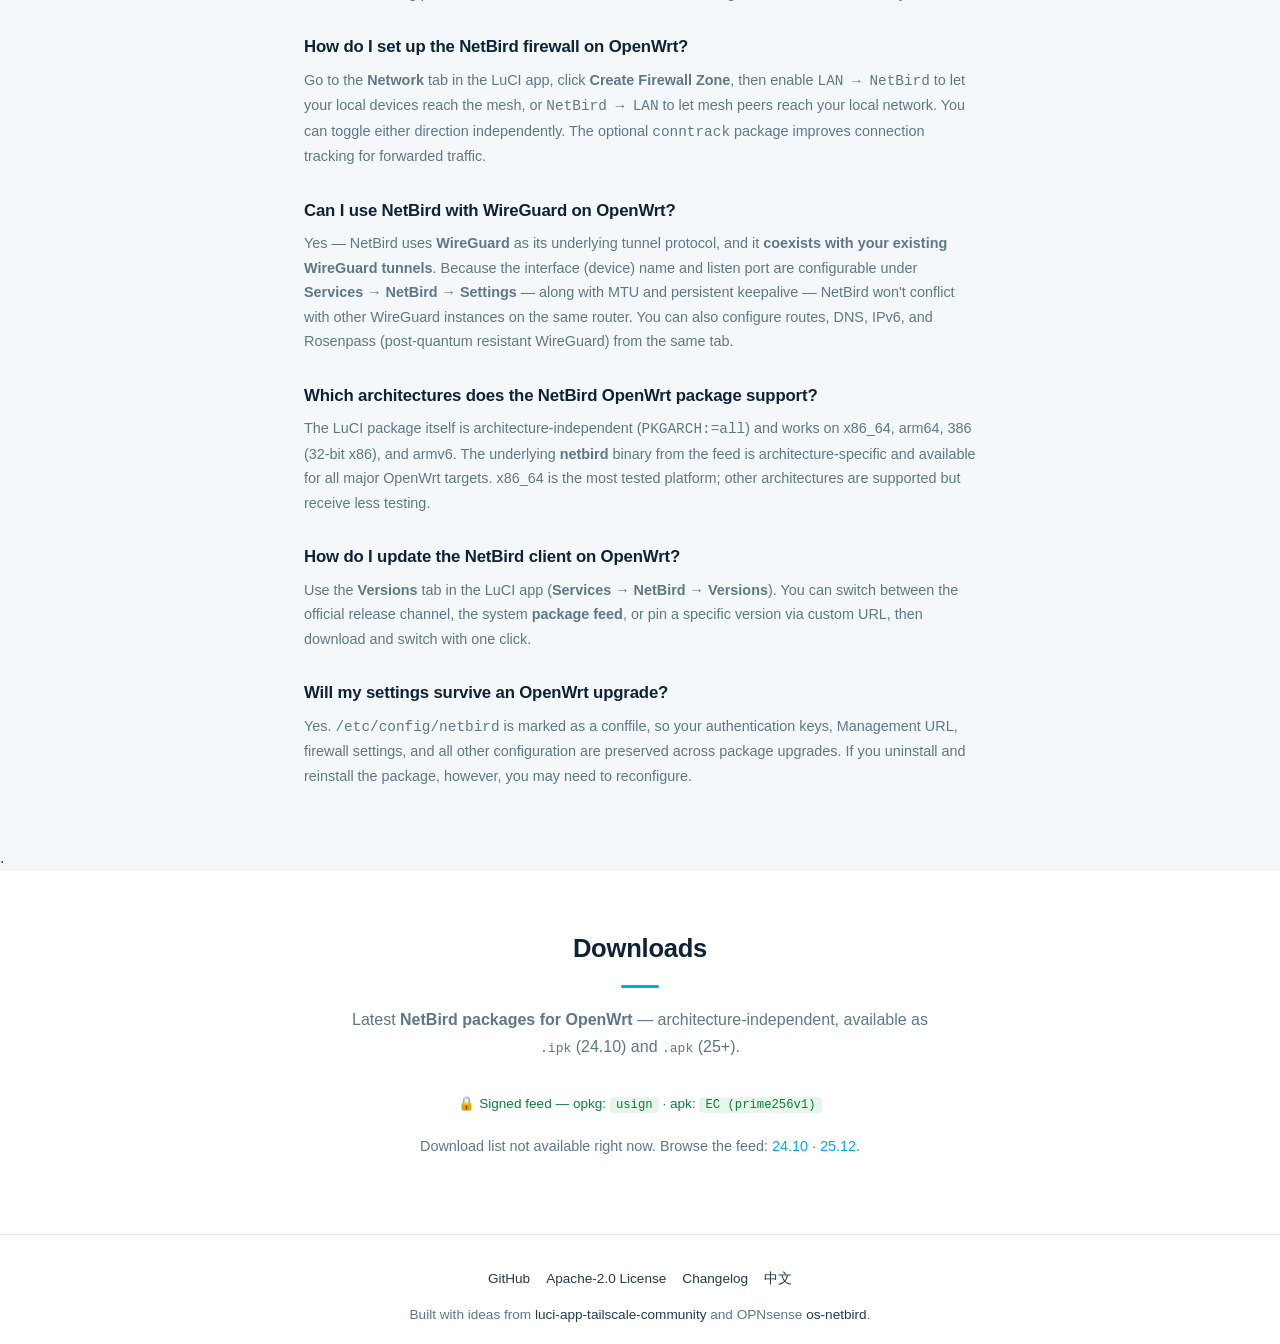
==== commit 47aee2f0: "fix: NetBird 认证失败识别、停止重试与自动重连 - 认证 fatal(setup key 无效 / peer 被移除 / 登录过期 / 权限拒绝等)识别后停止重试,   返回具体原因并上报" ====
--- a/site/index.html
+++ b/site/index.html
@@ -235,6 +235,9 @@
         <strong>OpenWrt</strong> / <strong>ImmortalWrt</strong> —
         manage <strong>NetBird on OpenWrt</strong> from the LuCI dashboard,
         no command line needed.
+        <br>
+        Compatible with <strong>OpenWrt / ImmortalWrt 24.x</strong> (<code>opkg</code>)
+        and <strong>25.x</strong> (<code>apk</code>).
       </p>
 
       <div class="install-block">
@@ -272,6 +275,14 @@
             Connect, reconnect, disconnect, or deregister your
             <strong>NetBird client</strong> — works with both the
             NetBird cloud and <strong>self-hosted</strong> servers.
+          </p>
+        </div>
+        <div class="feature-card">
+          <div class="icon">🔄</div>
+          <h3>Auto-Reconnect</h3>
+          <p>
+            Automatically reconnects after transient outages, and shows
+            the exact reason when authentication fails.
           </p>
         </div>
         <div class="feature-card">
@@ -676,4 +687,4 @@
 </script>
 
 </body>
-</html>+</html>
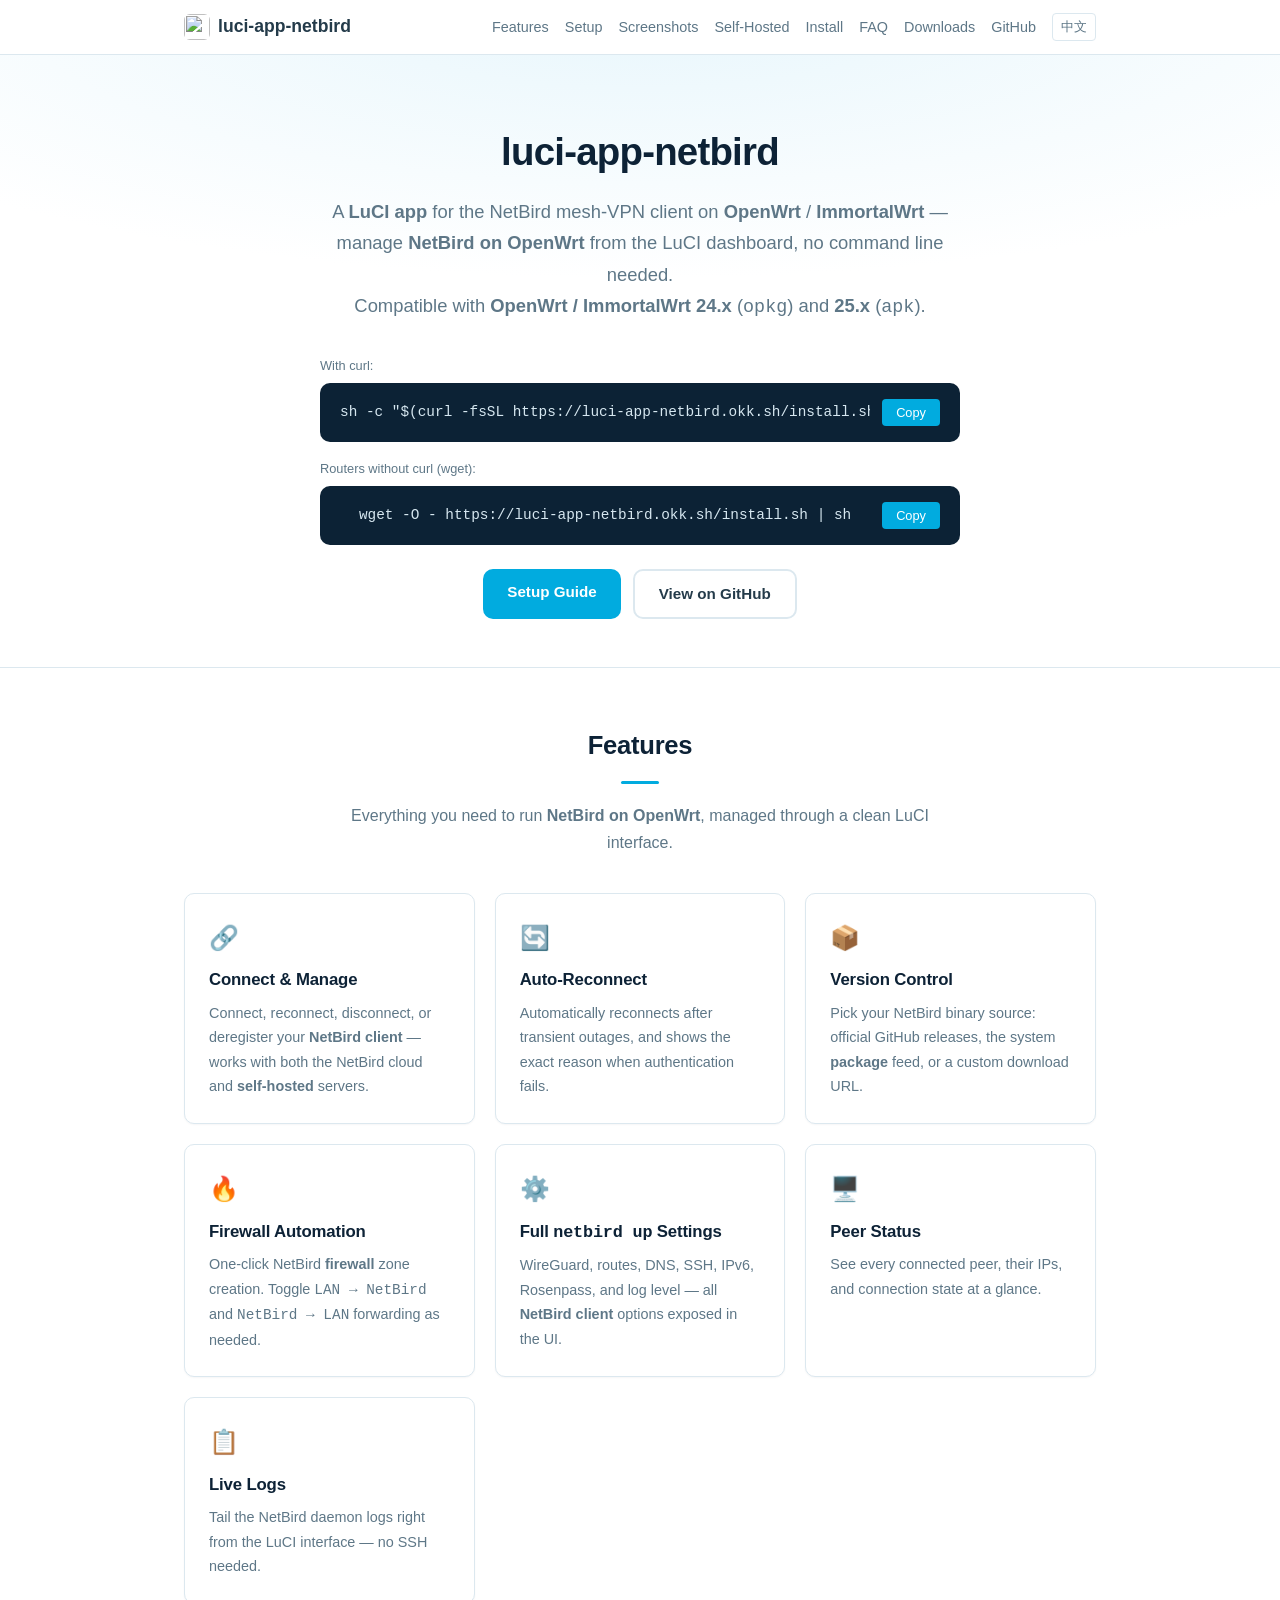
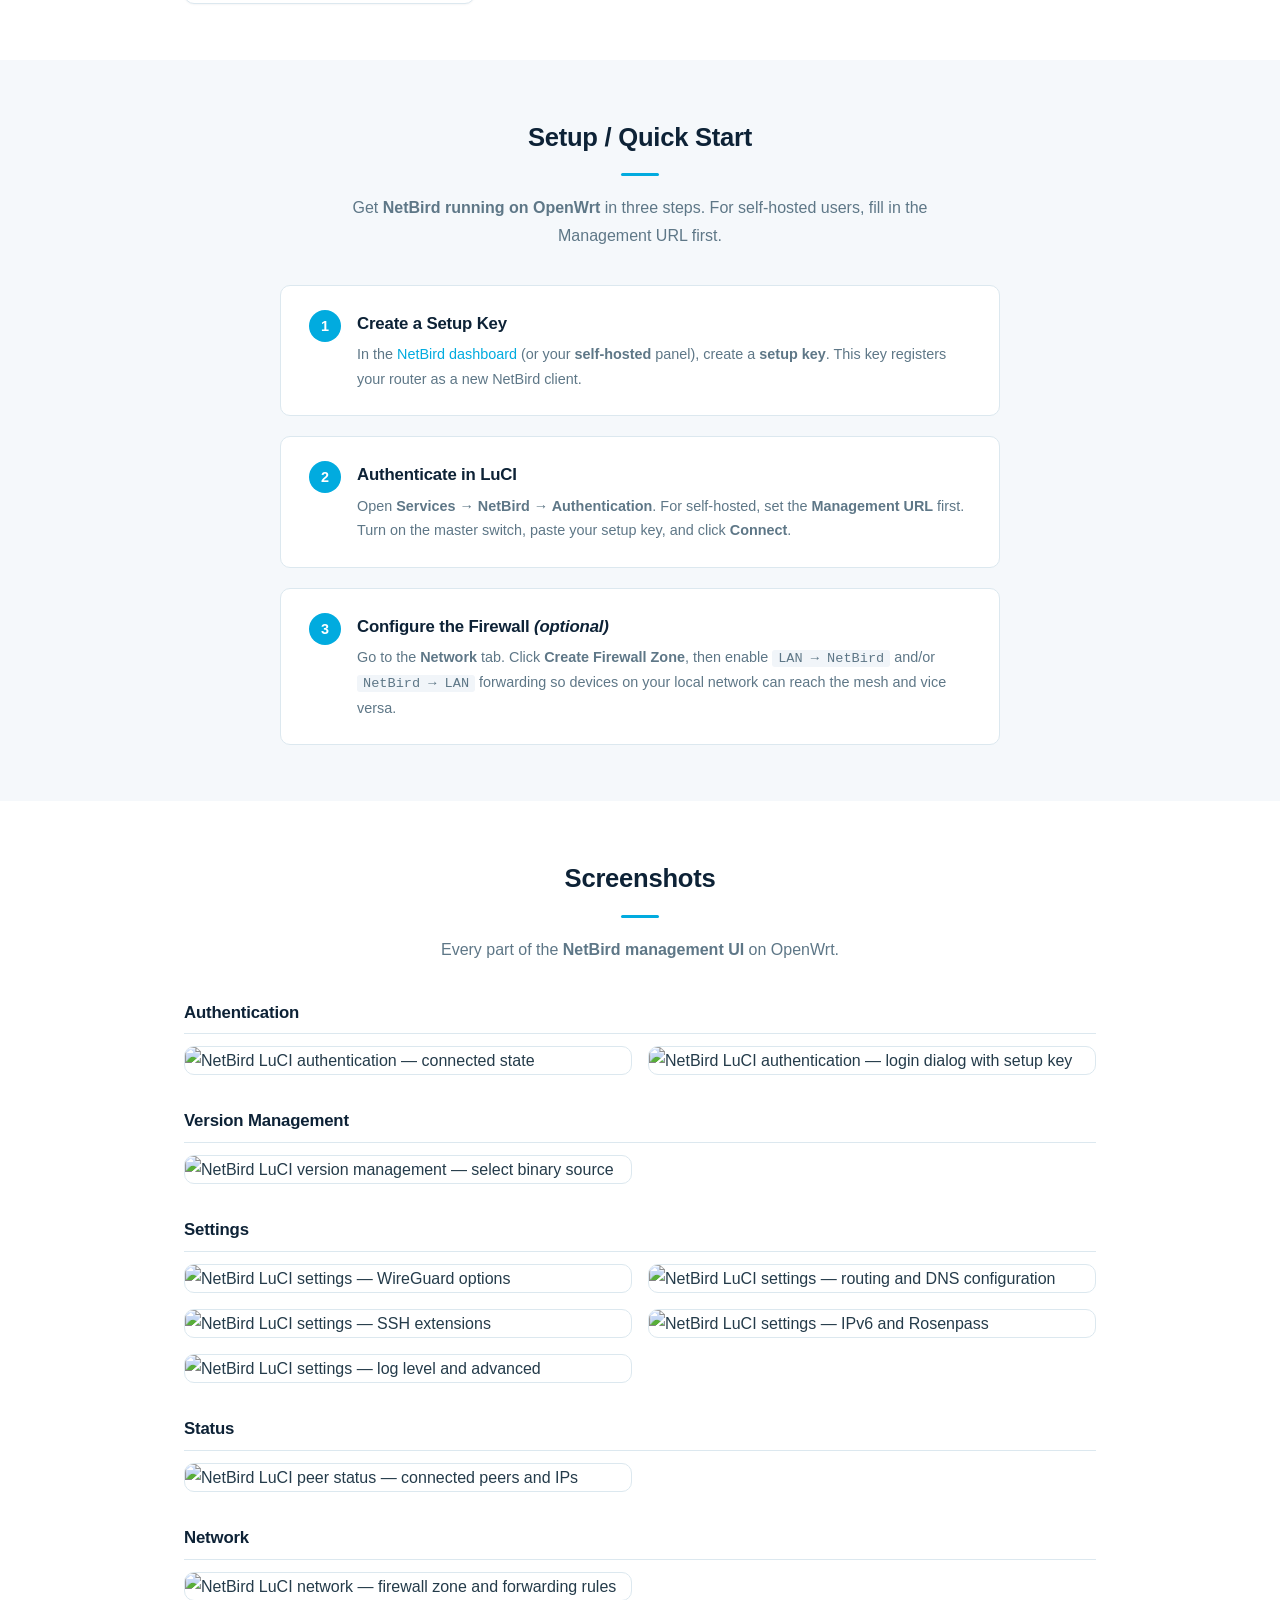
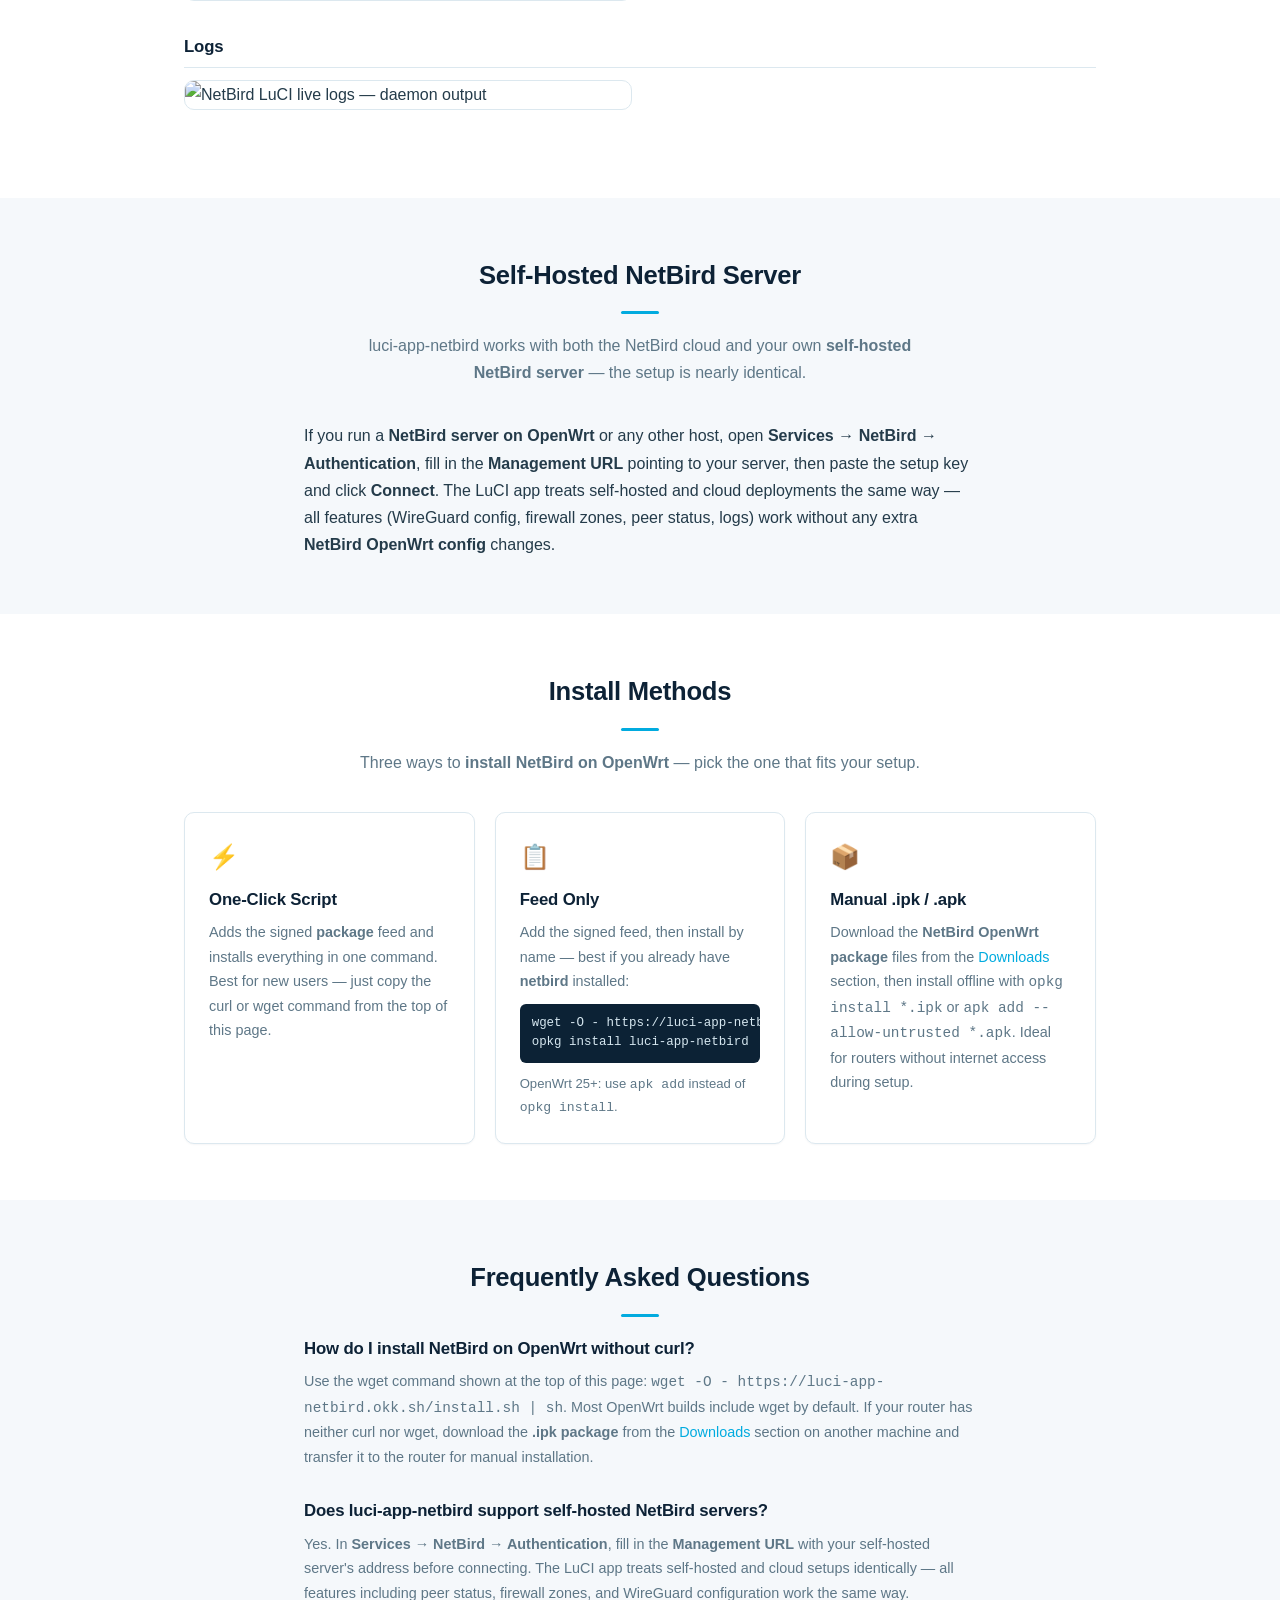
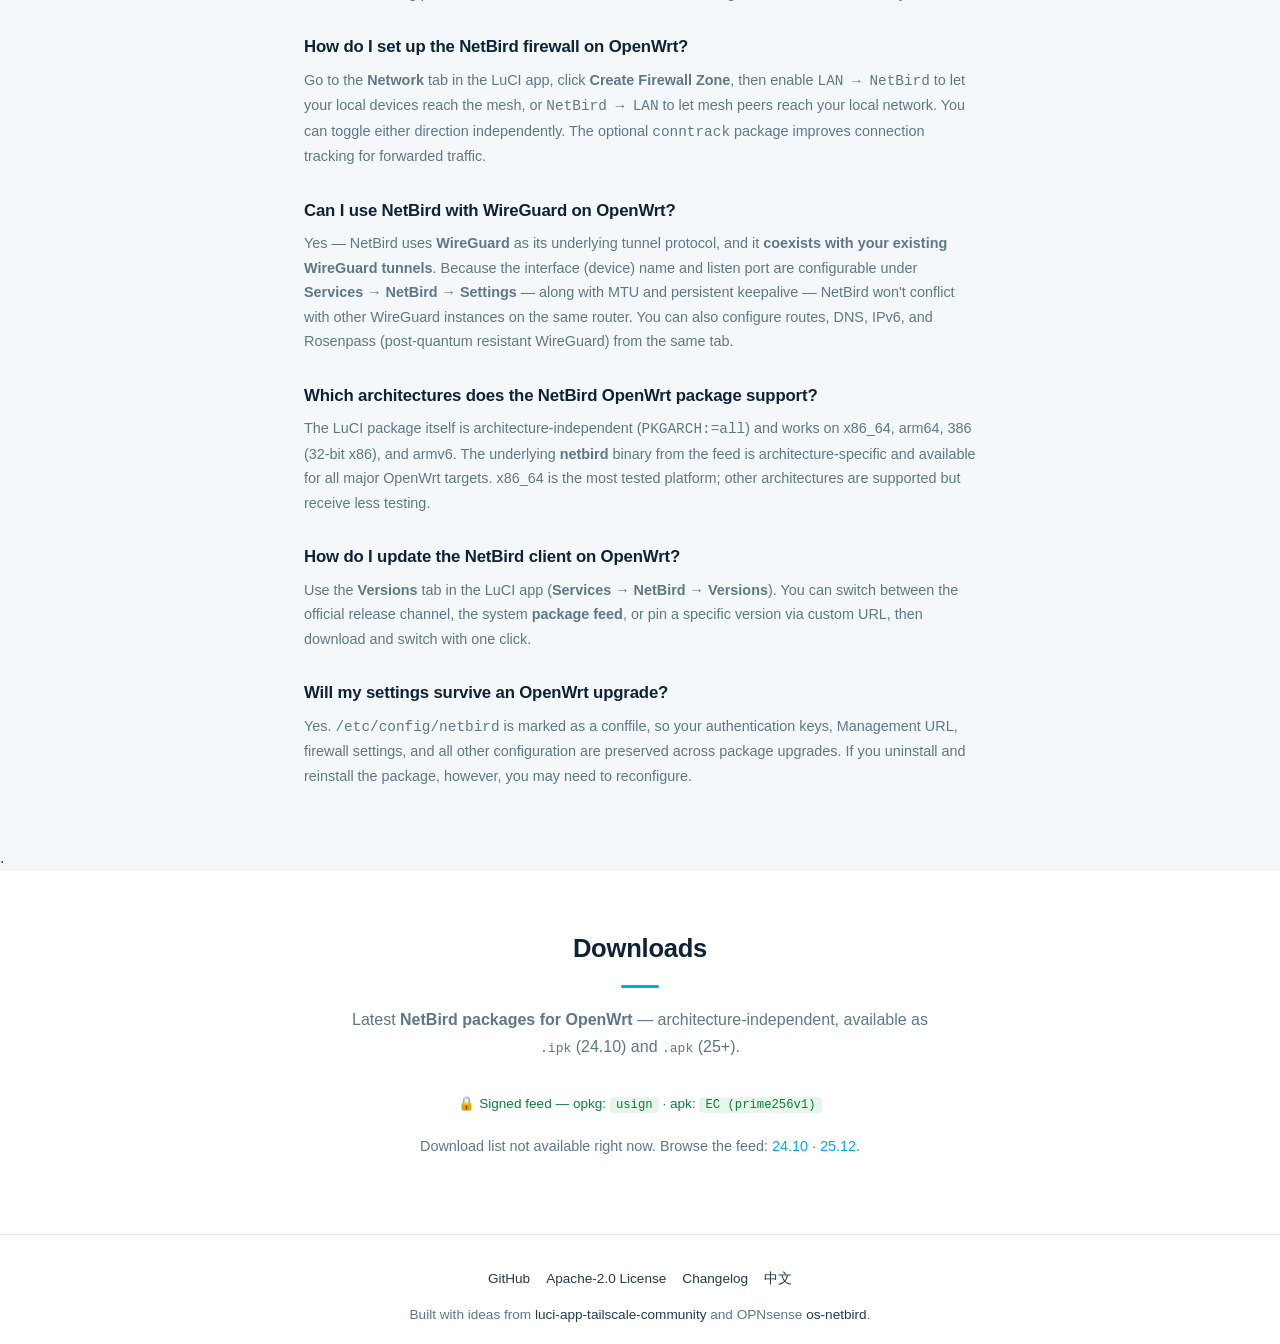
==== commit 558e9cd1: "feat: 安装脚本按语言分流,英文入口默认不装中文语言包 - install.sh 只装应用本体;新增 install-zh.sh 供中文用户一并安装   简体中文语言包,CI 同步发布。 - fe" ====
--- a/site/index.html
+++ b/site/index.html
@@ -33,7 +33,7 @@
     "operatingSystem": "OpenWrt, ImmortalWrt",
     "description": "A LuCI app to install, configure and manage the NetBird mesh-VPN client on OpenWrt. Supports self-hosted server, WireGuard setup, firewall automation.",
     "offers": { "@type": "Offer", "price": "0" },
-    "url": "https://github.com/dont-touchme/luci-app-netbird",
+    "url": "https://github.com/looong-cat/luci-app-netbird",
     "license": "https://spdx.org/licenses/Apache-2.0.html"
   }
   </script>
@@ -220,7 +220,7 @@
       <a href="#install-methods">Install</a>
       <a href="#faq">FAQ</a>
       <a href="#downloads">Downloads</a>
-      <a href="https://github.com/dont-touchme/luci-app-netbird" target="_blank" rel="noopener">GitHub</a>
+      <a href="https://github.com/looong-cat/luci-app-netbird" target="_blank" rel="noopener">GitHub</a>
       <a href="/zh-cn" class="lang-tag" hreflang="zh">中文</a>
     </nav>
   </div>
@@ -255,7 +255,7 @@
 
       <div class="hero-actions">
         <a href="#setup" class="btn btn-primary">Setup Guide</a>
-        <a href="https://github.com/dont-touchme/luci-app-netbird" class="btn btn-outline" target="_blank" rel="noopener">View on GitHub</a>
+        <a href="https://github.com/looong-cat/luci-app-netbird" class="btn btn-outline" target="_blank" rel="noopener">View on GitHub</a>
       </div>
     </div>
   </section>
@@ -475,7 +475,7 @@
           <h3>Feed Only</h3>
           <p>Add the signed feed, then install by name — best if you already have <strong>netbird</strong> installed:</p>
           <pre class="card-code">wget -O - https://luci-app-netbird.okk.sh/feed.sh | sh
-opkg install luci-app-netbird luci-i18n-netbird-zh-cn</pre>
+opkg install luci-app-netbird</pre>
           <p style="font-size:.82rem;color:var(--text-muted)">OpenWrt 25+: use <code>apk add</code> instead of <code>opkg install</code>.</p>
         </div>
         <div class="feature-card">
@@ -604,9 +604,9 @@
 <footer class="site-footer">
   <div class="container">
     <div class="footer-links">
-      <a href="https://github.com/dont-touchme/luci-app-netbird" target="_blank" rel="noopener">GitHub</a>
-      <a href="https://github.com/dont-touchme/luci-app-netbird/blob/main/LICENSE" target="_blank" rel="noopener">Apache-2.0 License</a>
-      <a href="https://github.com/dont-touchme/luci-app-netbird/blob/main/CHANGELOG.md" target="_blank" rel="noopener">Changelog</a>
+      <a href="https://github.com/looong-cat/luci-app-netbird" target="_blank" rel="noopener">GitHub</a>
+      <a href="https://github.com/looong-cat/luci-app-netbird/blob/main/LICENSE" target="_blank" rel="noopener">Apache-2.0 License</a>
+      <a href="https://github.com/looong-cat/luci-app-netbird/blob/main/CHANGELOG.md" target="_blank" rel="noopener">Changelog</a>
       <a href="/zh-cn" hreflang="zh">中文</a>
     </div>
     <p>
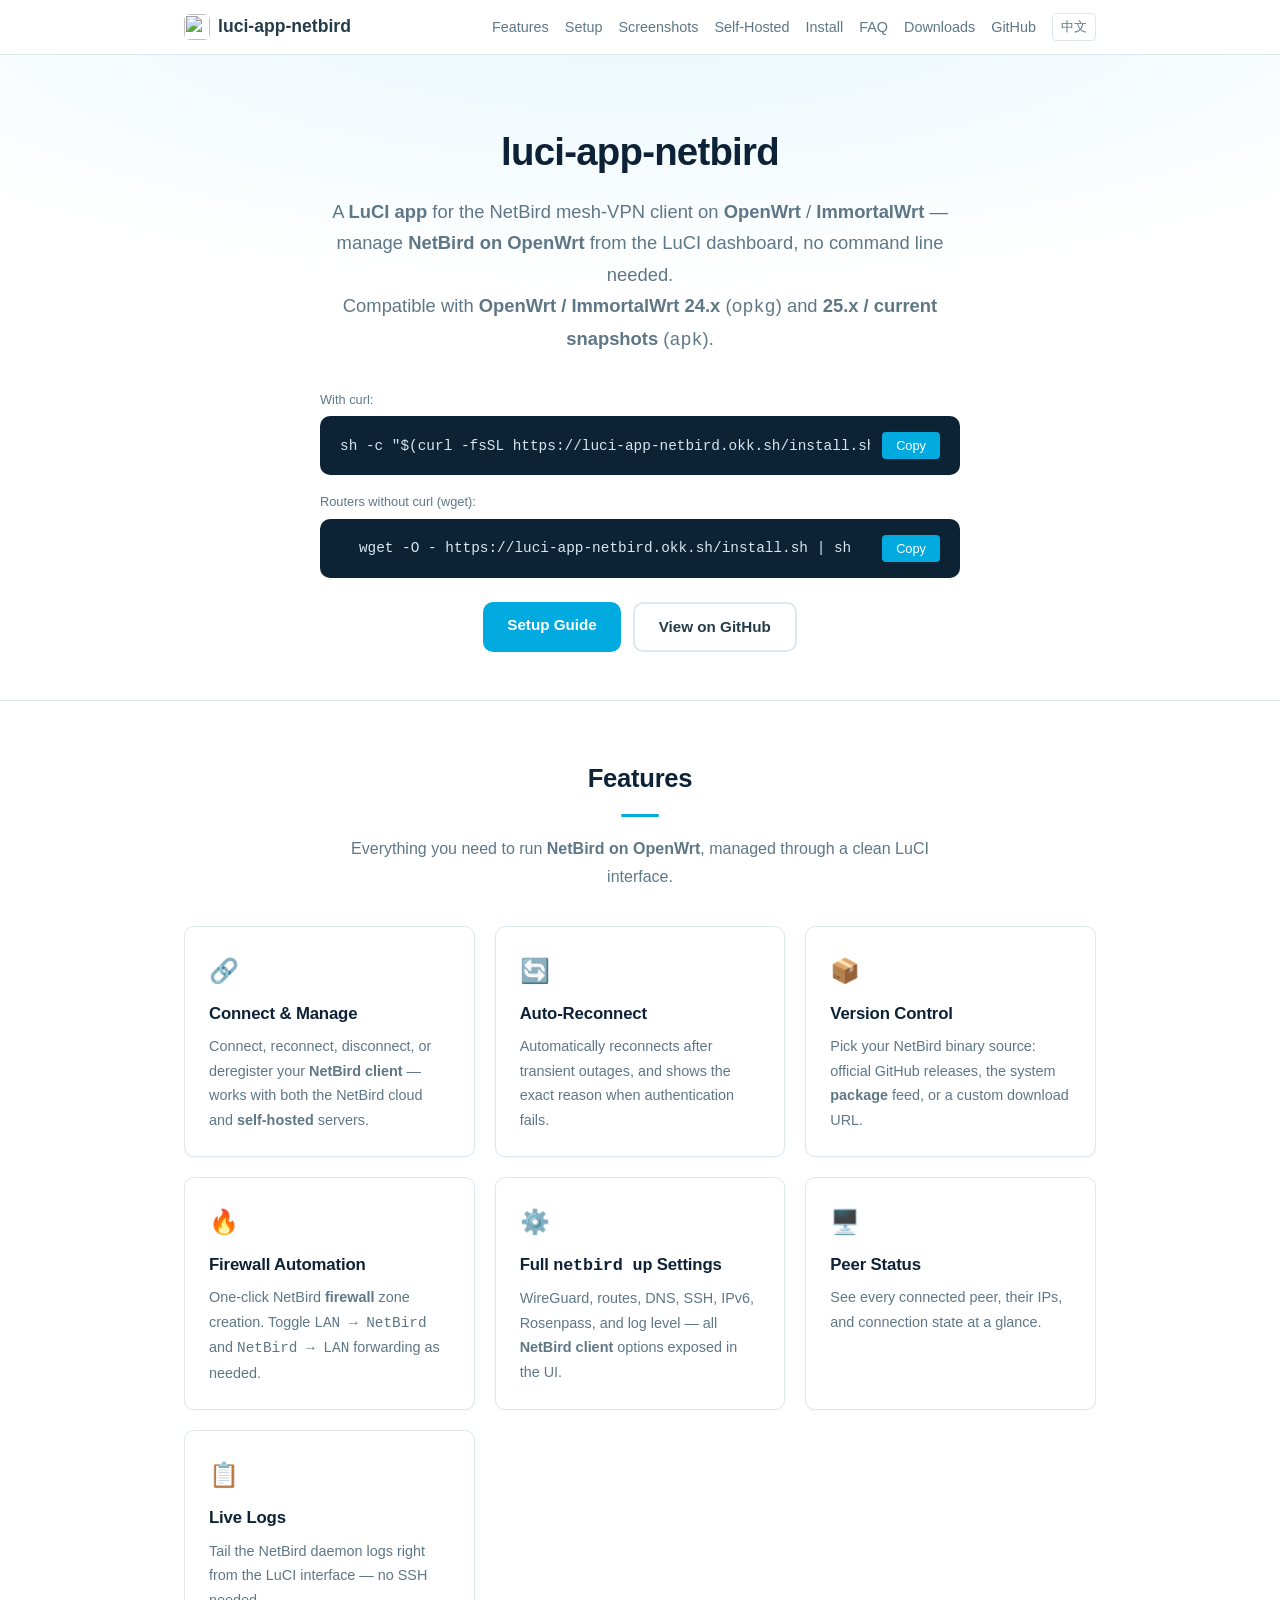
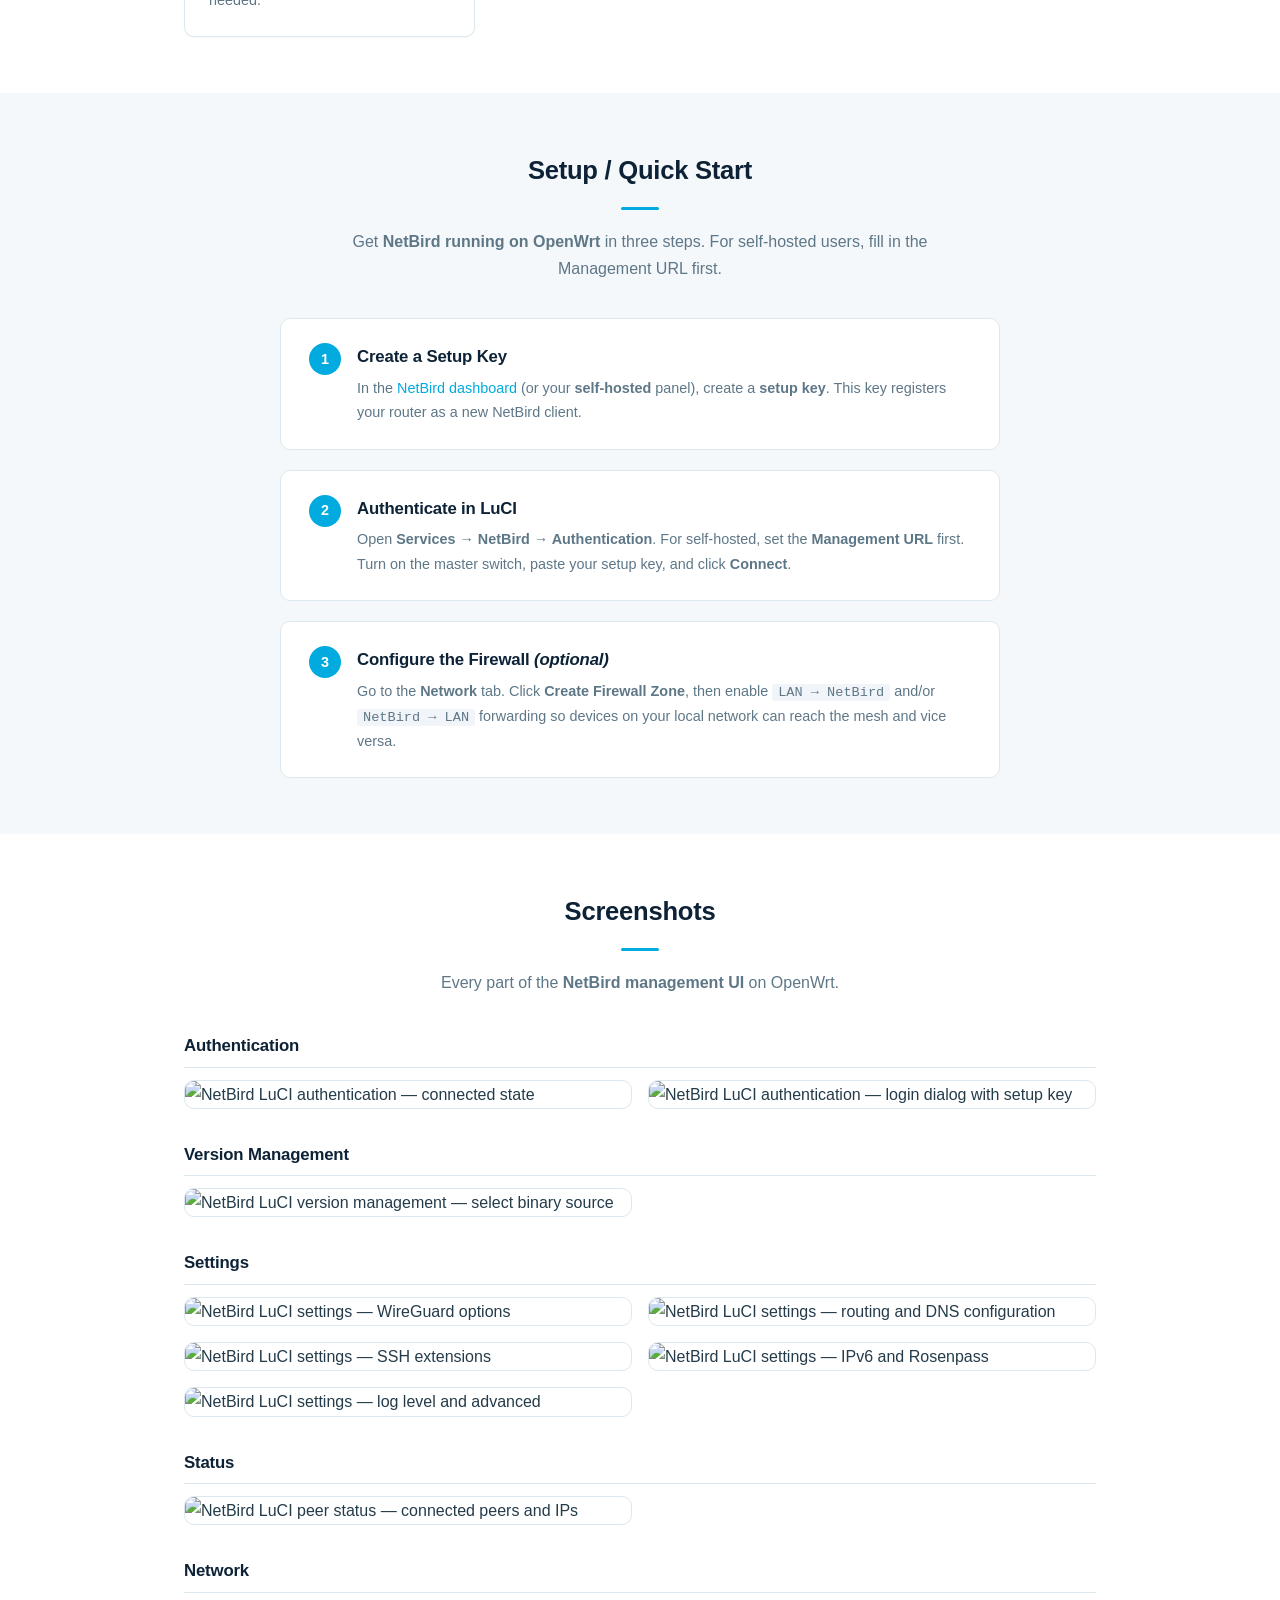
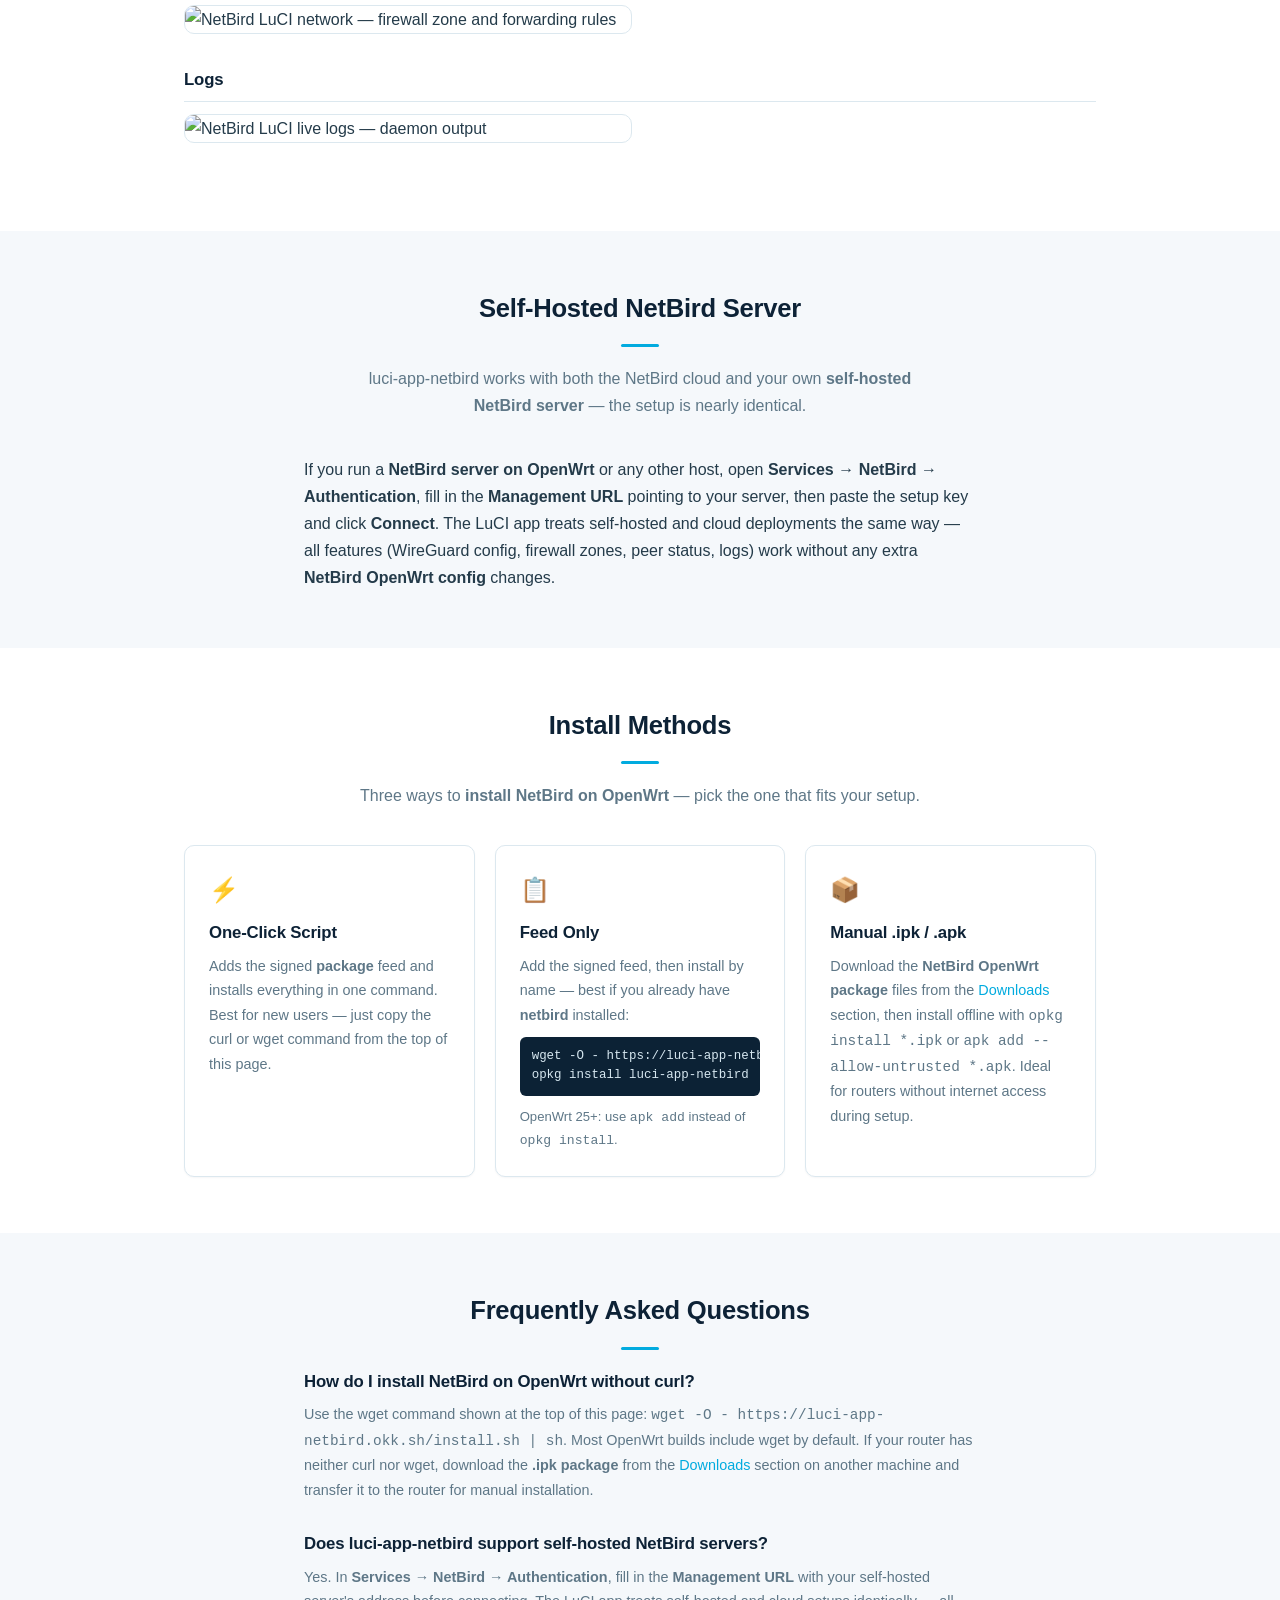
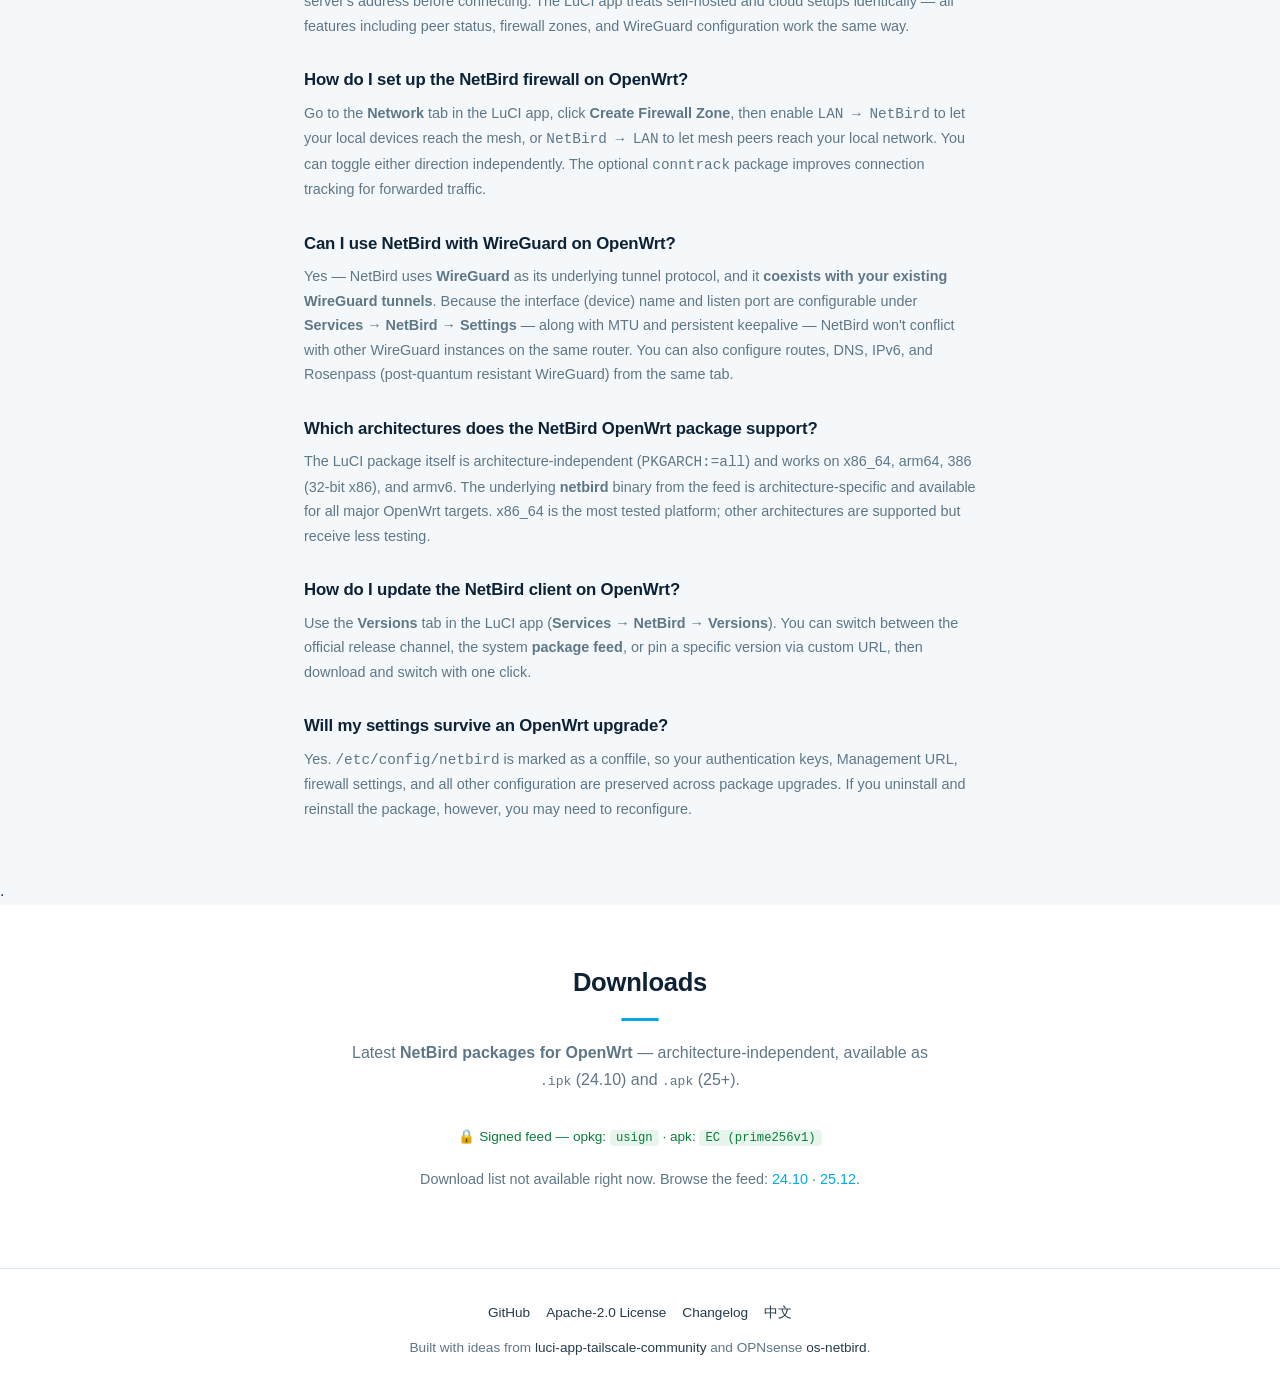
==== commit 45b1344c: "feat: feed.sh 支持 OpenWrt SNAPSHOT,同步文档兼容性描述 main snapshot 构建纯 apk、包与架构无关,复用 25.12 apk feed 即可安装; 老式 " ====
--- a/site/index.html
+++ b/site/index.html
@@ -237,7 +237,7 @@
         no command line needed.
         <br>
         Compatible with <strong>OpenWrt / ImmortalWrt 24.x</strong> (<code>opkg</code>)
-        and <strong>25.x</strong> (<code>apk</code>).
+        and <strong>25.x / current snapshots</strong> (<code>apk</code>).
       </p>
 
       <div class="install-block">
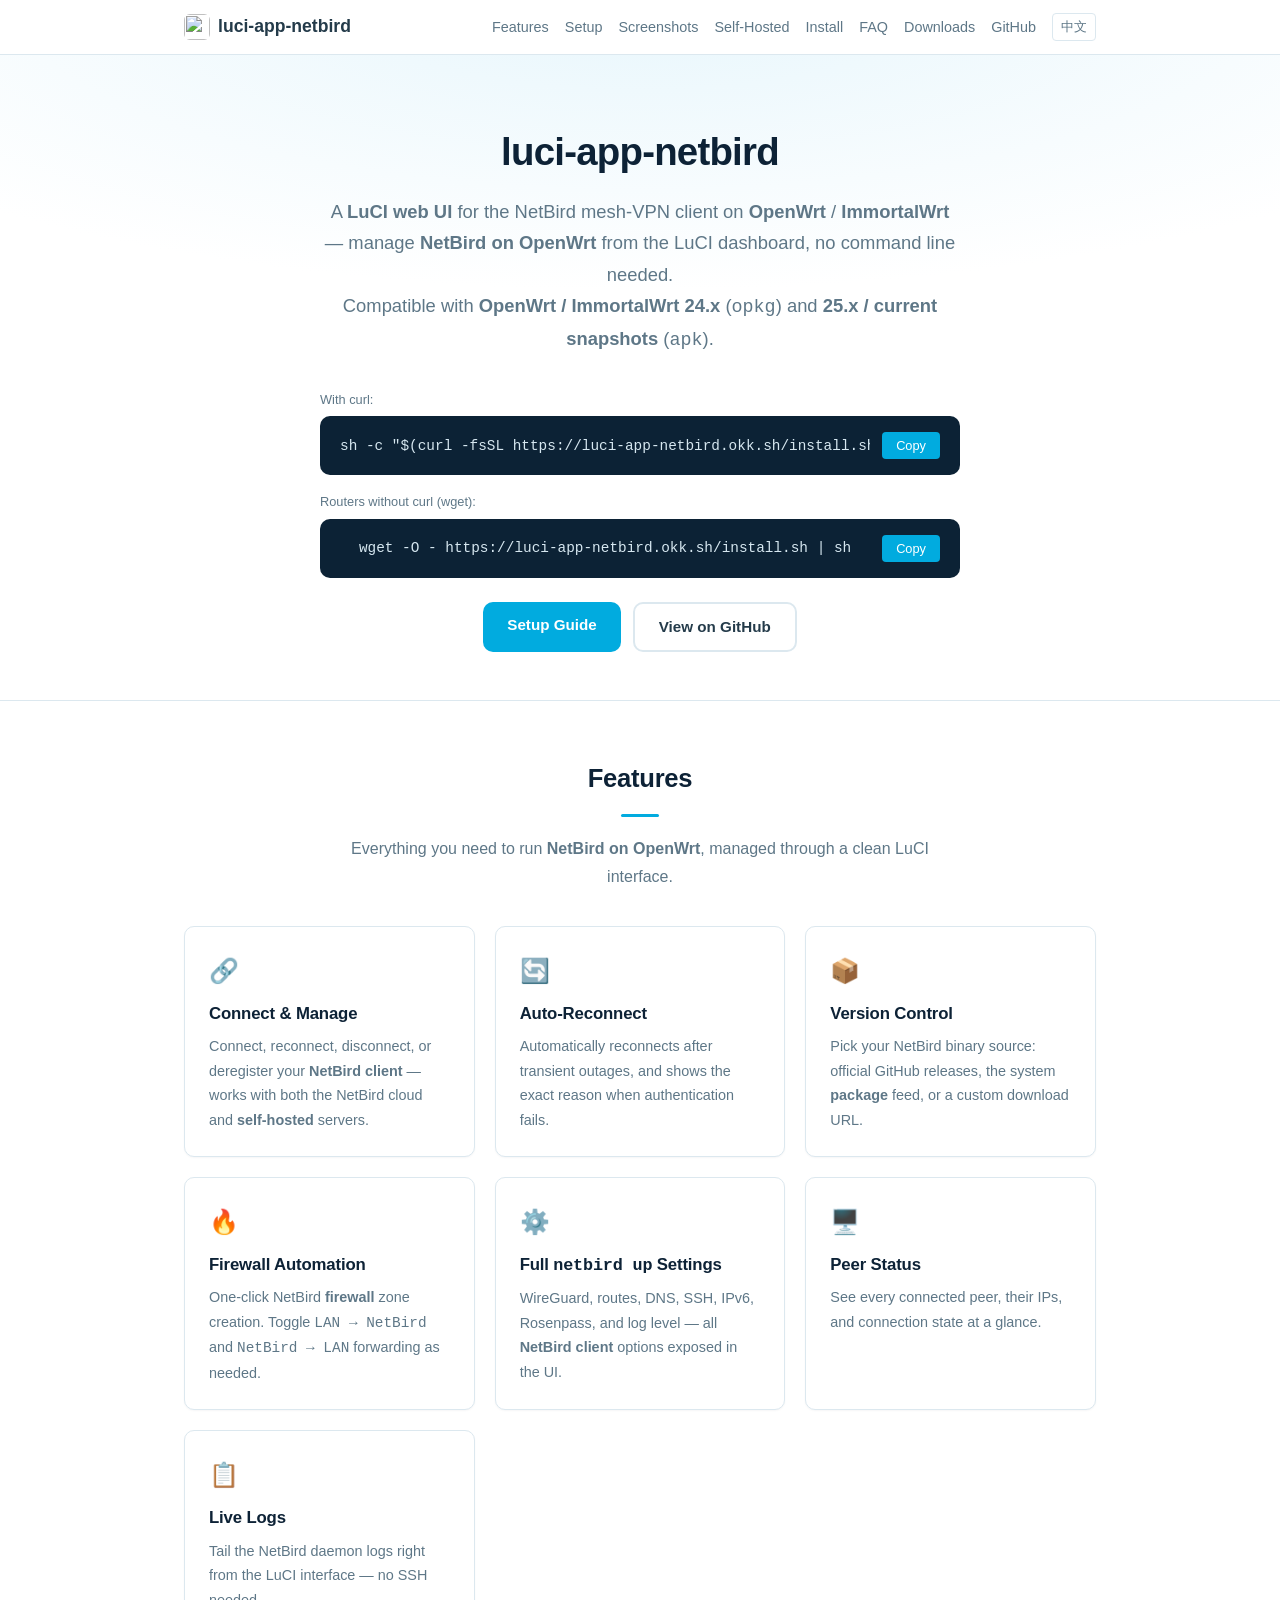
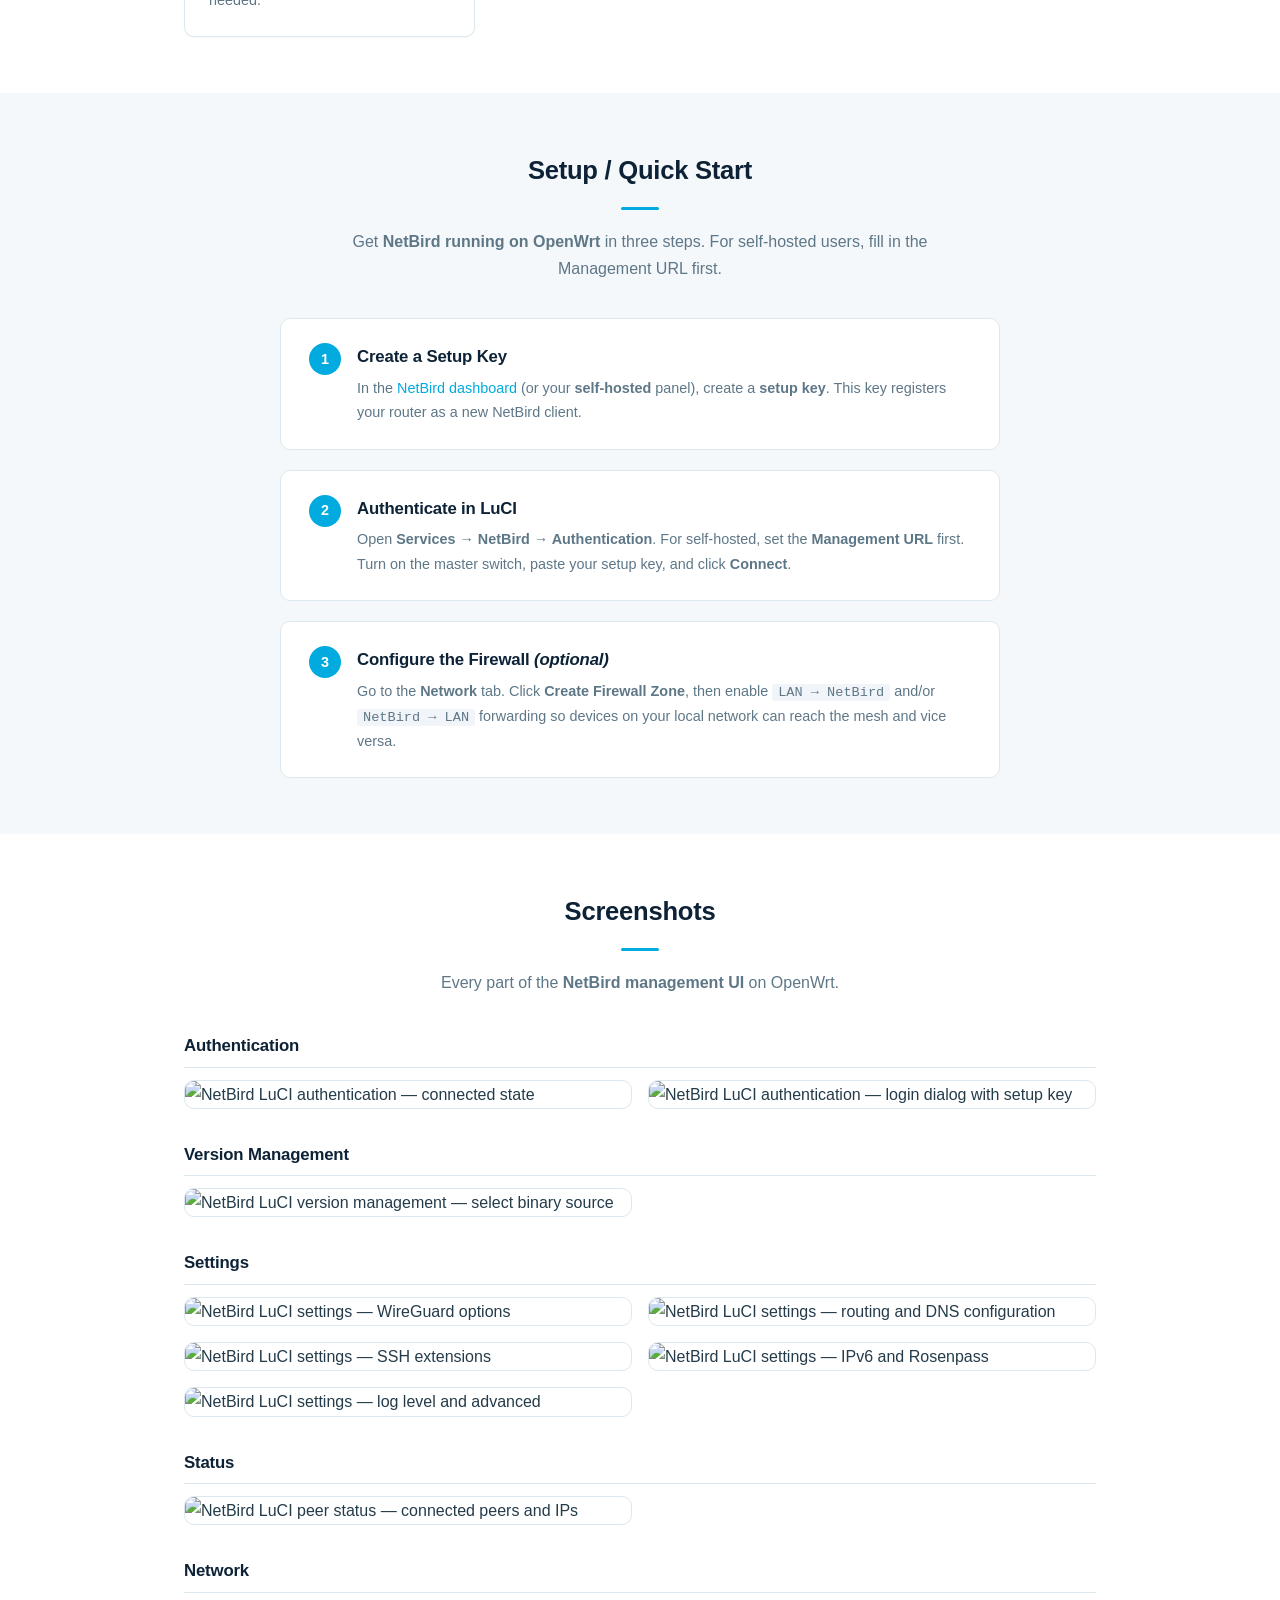
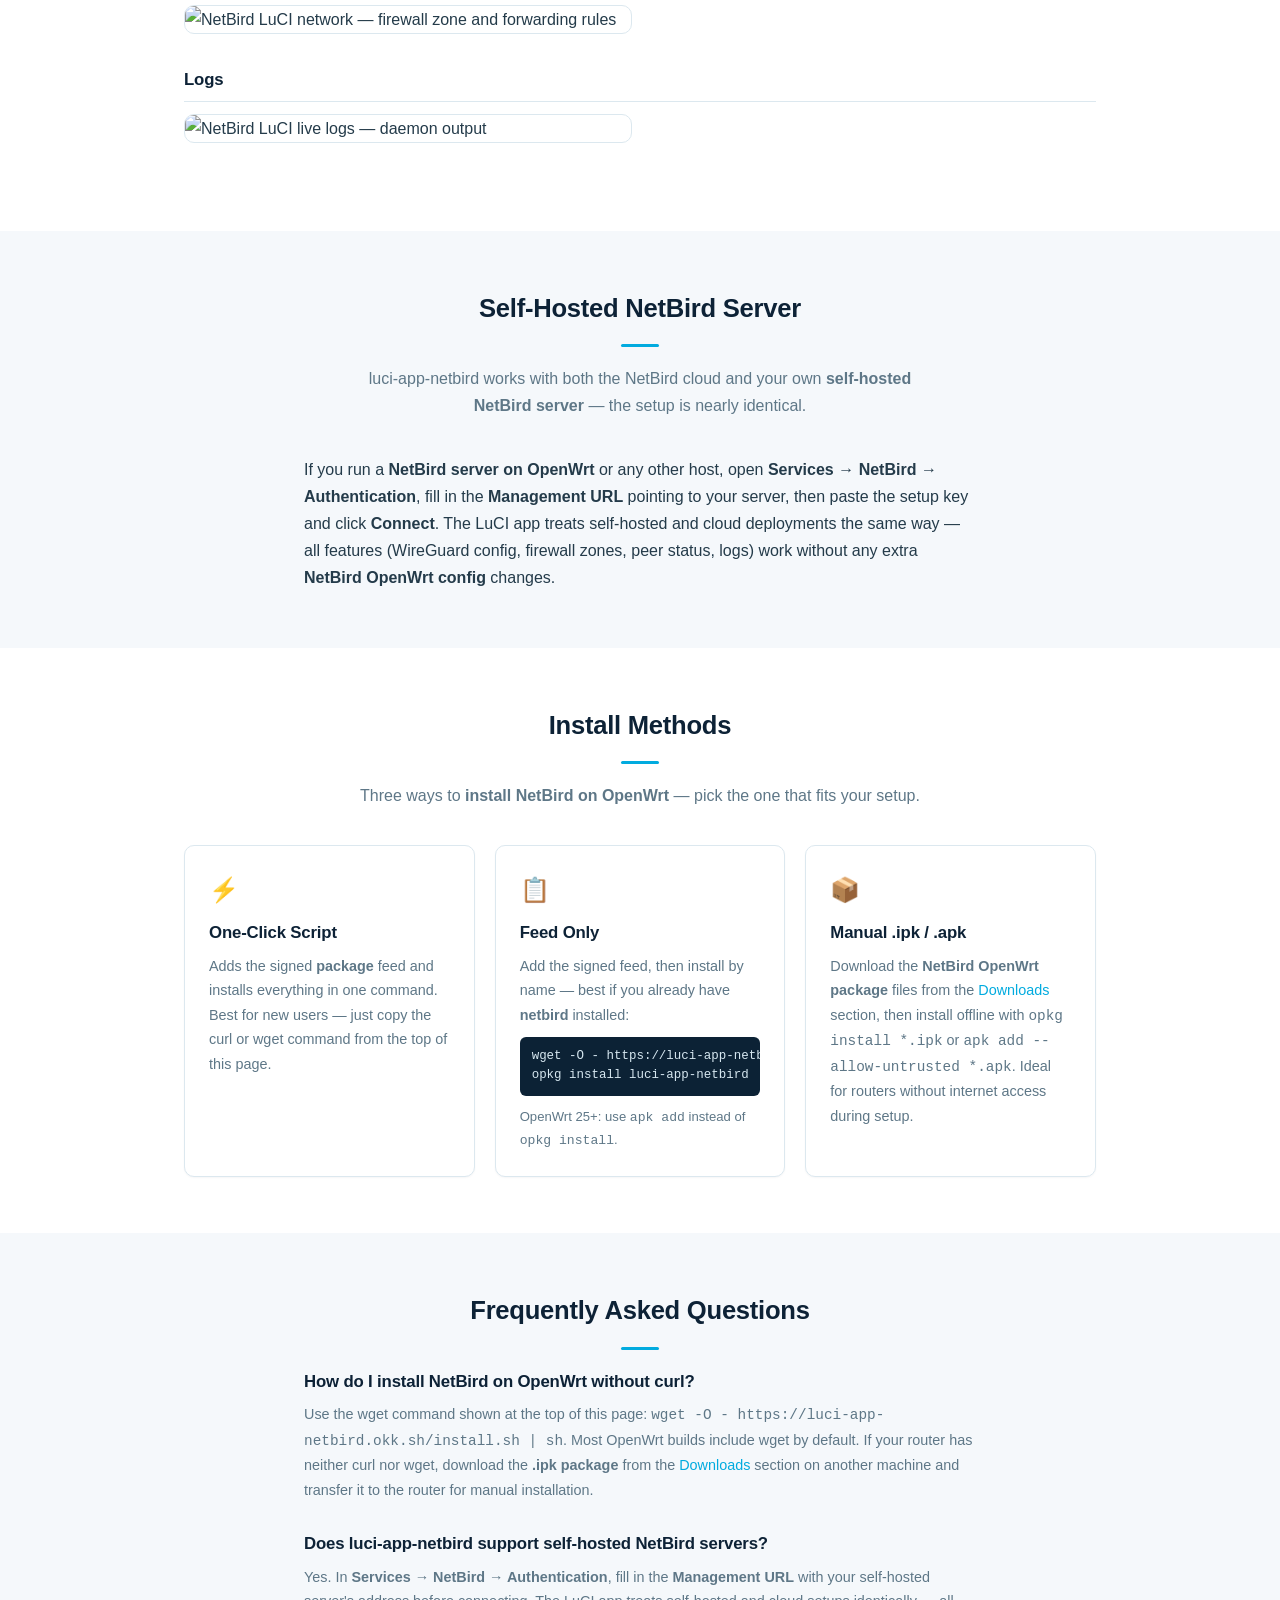
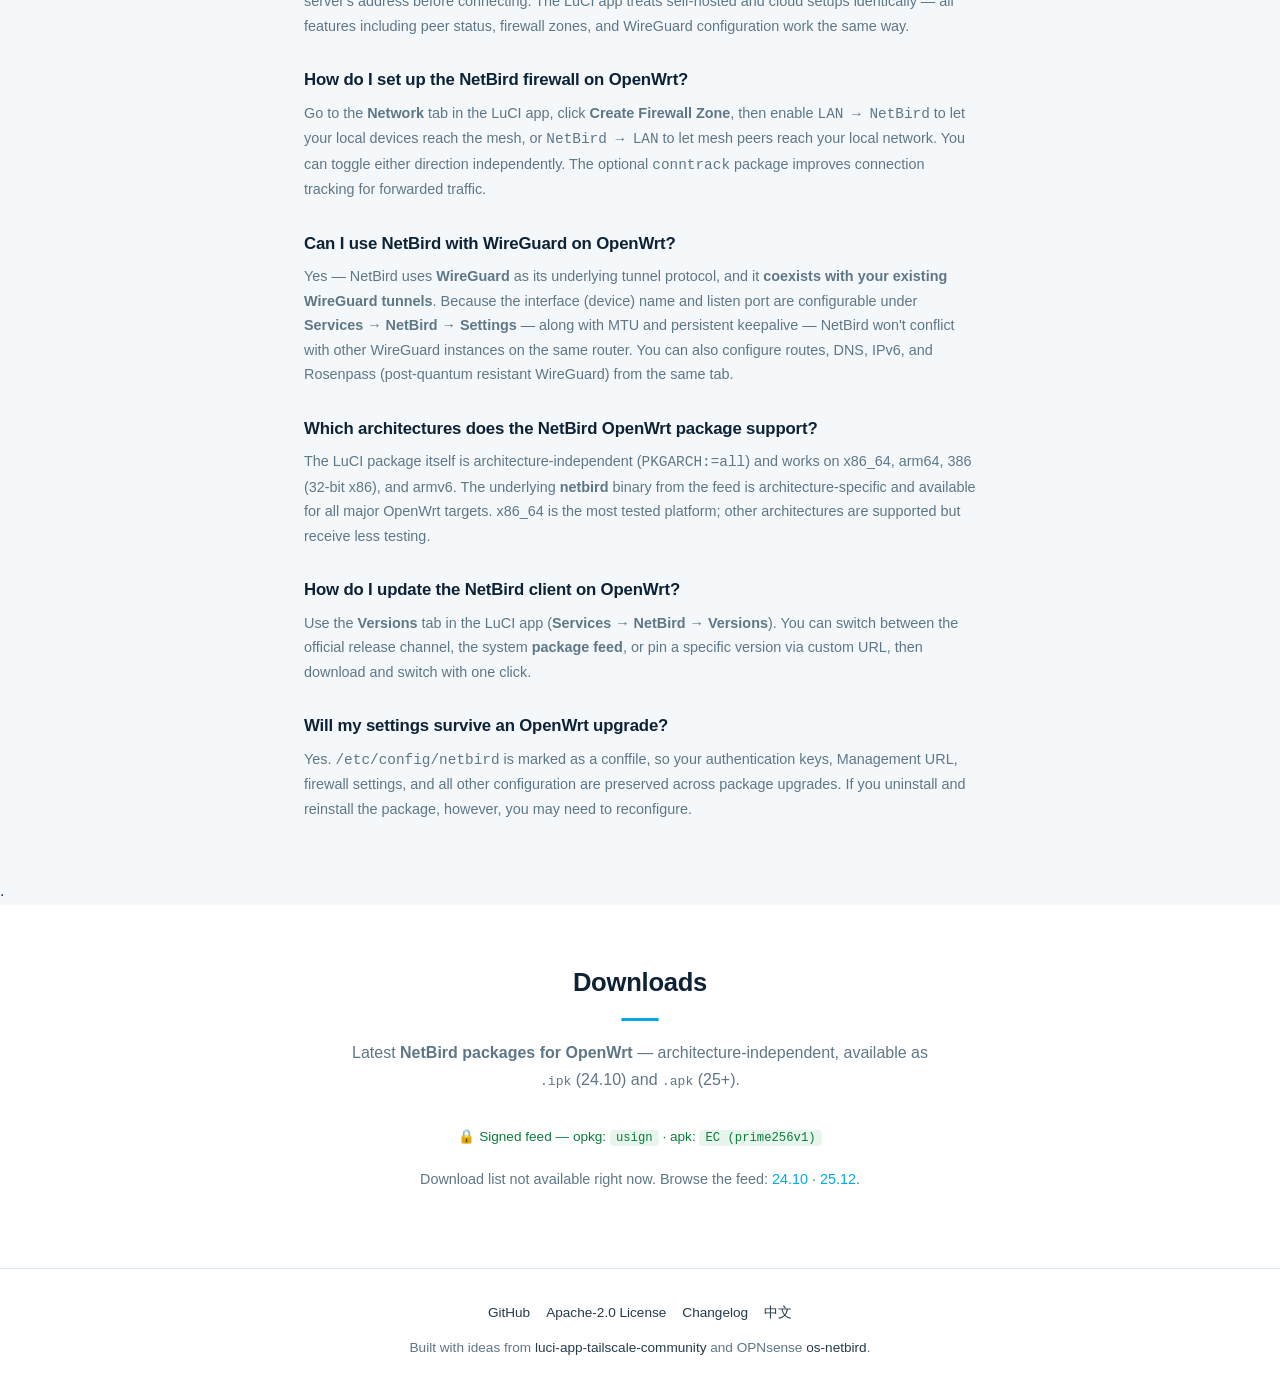
==== commit 7e48c291: "feat: conntrack 纳入运行依赖,转发规则即时断流全平台可靠生效 「删除转发规则即时断开已建连接」依赖 conntrack 做定向 flush,此前为 best-effort:设备未装该工" ====
--- a/site/index.html
+++ b/site/index.html
@@ -3,8 +3,8 @@
 <head>
   <meta charset="UTF-8">
   <meta name="viewport" content="width=device-width, initial-scale=1.0">
-  <title>luci-app-netbird — NetBird Client Manager for OpenWrt / ImmortalWrt</title>
-  <meta name="description" content="A LuCI app to install, configure and manage the NetBird mesh-VPN client on OpenWrt. Self-hosted server, WireGuard setup, firewall automation. One-click install.">
+  <title>luci-app-netbird — NetBird Web UI &amp; Client Manager for OpenWrt / ImmortalWrt</title>
+  <meta name="description" content="A LuCI web UI to install, configure and manage the NetBird mesh-VPN client on OpenWrt. Self-hosted server, WireGuard setup, firewall automation. One-click install.">
   <meta name="robots" content="index, follow">
   <link rel="icon" type="image/png" sizes="32x32" href="/favicon-32x32.png">
   <link rel="icon" type="image/png" sizes="16x16" href="/favicon-16x16.png">
@@ -12,16 +12,16 @@
   <link rel="canonical" href="https://luci-app-netbird.okk.sh/">
   <link rel="alternate" hreflang="zh" href="https://luci-app-netbird.okk.sh/zh-cn">
 
-  <meta property="og:title" content="luci-app-netbird — NetBird Client Manager for OpenWrt / ImmortalWrt">
-  <meta property="og:description" content="A LuCI app to install, configure and manage the NetBird mesh-VPN client on OpenWrt. Self-hosted server, WireGuard setup, firewall automation. One-click install.">
+  <meta property="og:title" content="luci-app-netbird — NetBird Web UI &amp; Client Manager for OpenWrt / ImmortalWrt">
+  <meta property="og:description" content="A LuCI web UI to install, configure and manage the NetBird mesh-VPN client on OpenWrt. Self-hosted server, WireGuard setup, firewall automation. One-click install.">
   <meta property="og:url" content="https://luci-app-netbird.okk.sh/">
   <meta property="og:type" content="website">
   <meta property="og:image" content="https://luci-app-netbird.okk.sh/og-card.png">
   <meta property="og:site_name" content="luci-app-netbird">
 
   <meta name="twitter:card" content="summary_large_image">
-  <meta name="twitter:title" content="luci-app-netbird — NetBird Client Manager for OpenWrt / ImmortalWrt">
-  <meta name="twitter:description" content="A LuCI app to install, configure and manage the NetBird mesh-VPN client on OpenWrt. Self-hosted server, WireGuard setup, firewall automation. One-click install.">
+  <meta name="twitter:title" content="luci-app-netbird — NetBird Web UI &amp; Client Manager for OpenWrt / ImmortalWrt">
+  <meta name="twitter:description" content="A LuCI web UI to install, configure and manage the NetBird mesh-VPN client on OpenWrt. Self-hosted server, WireGuard setup, firewall automation. One-click install.">
   <meta name="twitter:image" content="https://luci-app-netbird.okk.sh/og-card.png">
 
   <script type="application/ld+json">
@@ -31,7 +31,7 @@
     "name": "luci-app-netbird",
     "applicationCategory": "NetworkingApplication",
     "operatingSystem": "OpenWrt, ImmortalWrt",
-    "description": "A LuCI app to install, configure and manage the NetBird mesh-VPN client on OpenWrt. Supports self-hosted server, WireGuard setup, firewall automation.",
+    "description": "A LuCI web UI to install, configure and manage the NetBird mesh-VPN client on OpenWrt. Supports self-hosted server, WireGuard setup, firewall automation.",
     "offers": { "@type": "Offer", "price": "0" },
     "url": "https://github.com/looong-cat/luci-app-netbird",
     "license": "https://spdx.org/licenses/Apache-2.0.html"
@@ -231,7 +231,7 @@
     <div class="container">
       <h1>luci-app-netbird</h1>
       <p class="tagline">
-        A <strong>LuCI app</strong> for the NetBird mesh-VPN client on
+        A <strong>LuCI web UI</strong> for the NetBird mesh-VPN client on
         <strong>OpenWrt</strong> / <strong>ImmortalWrt</strong> —
         manage <strong>NetBird on OpenWrt</strong> from the LuCI dashboard,
         no command line needed.
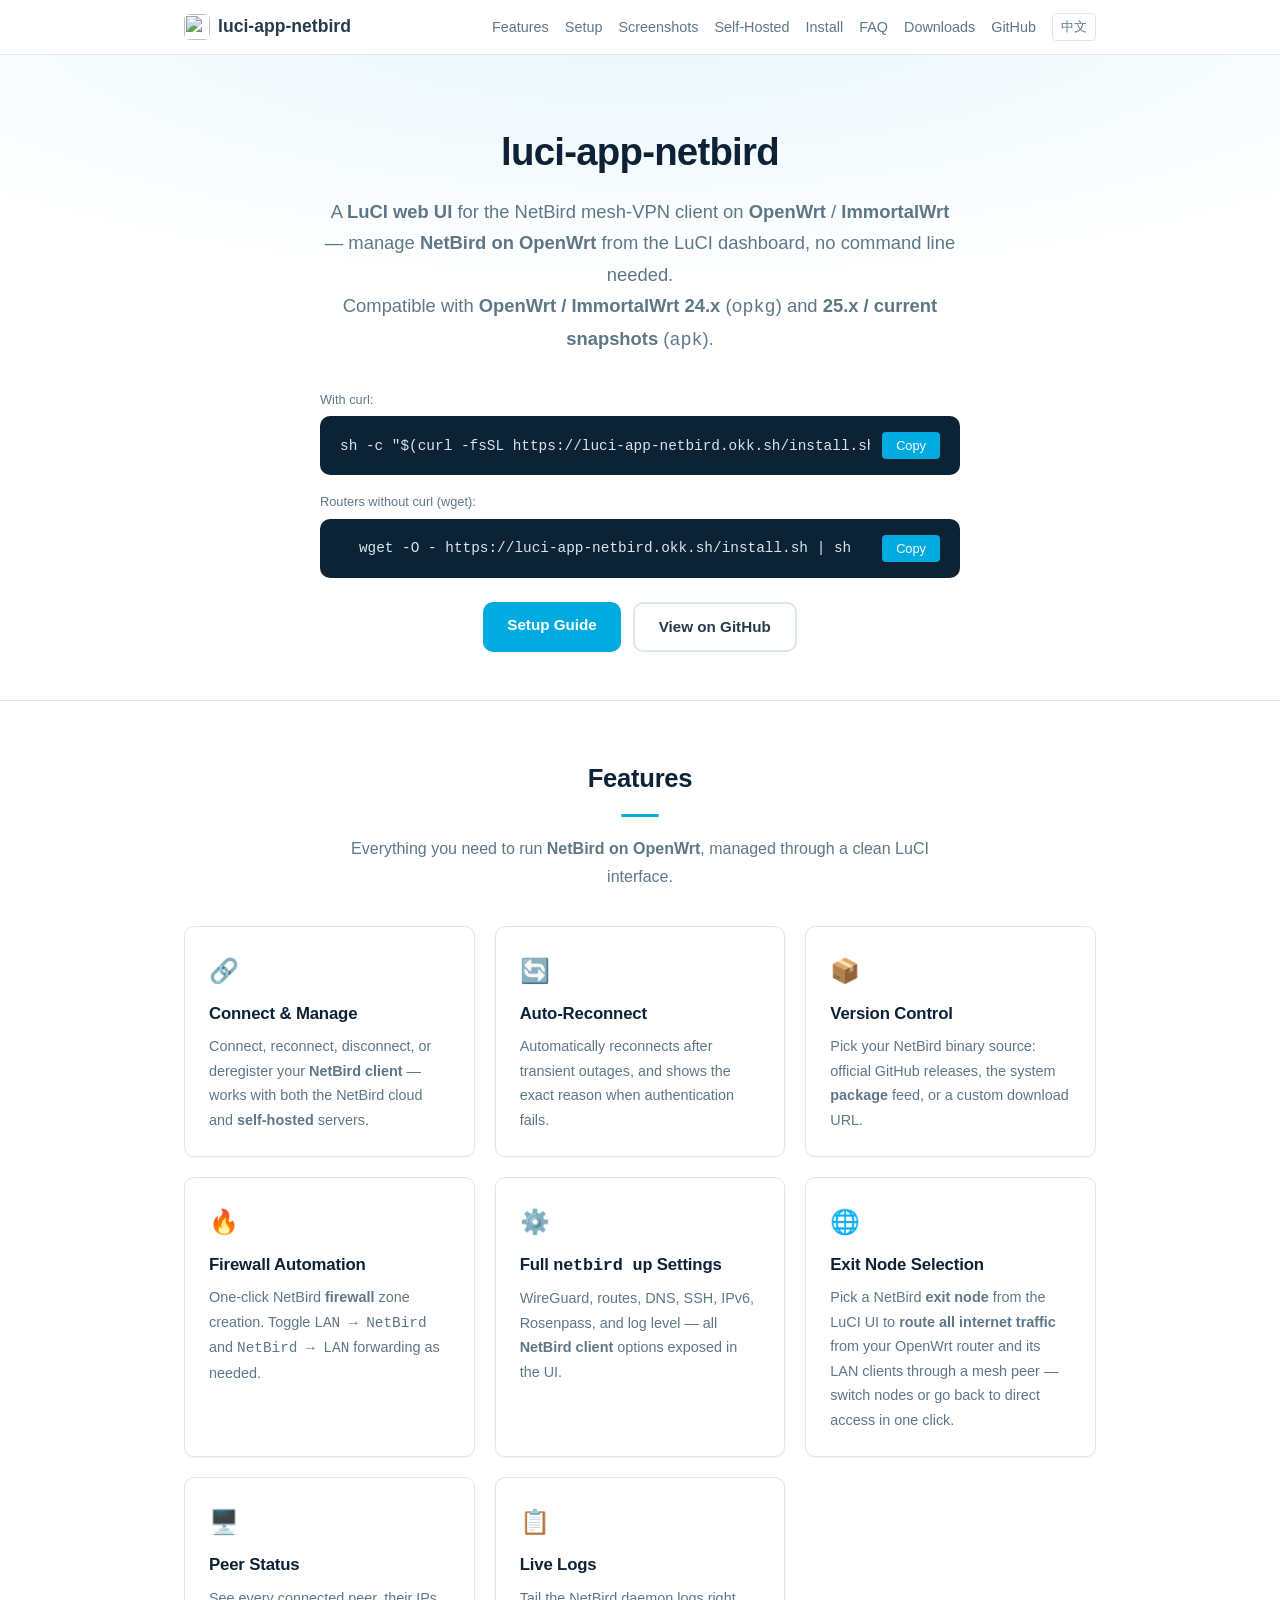
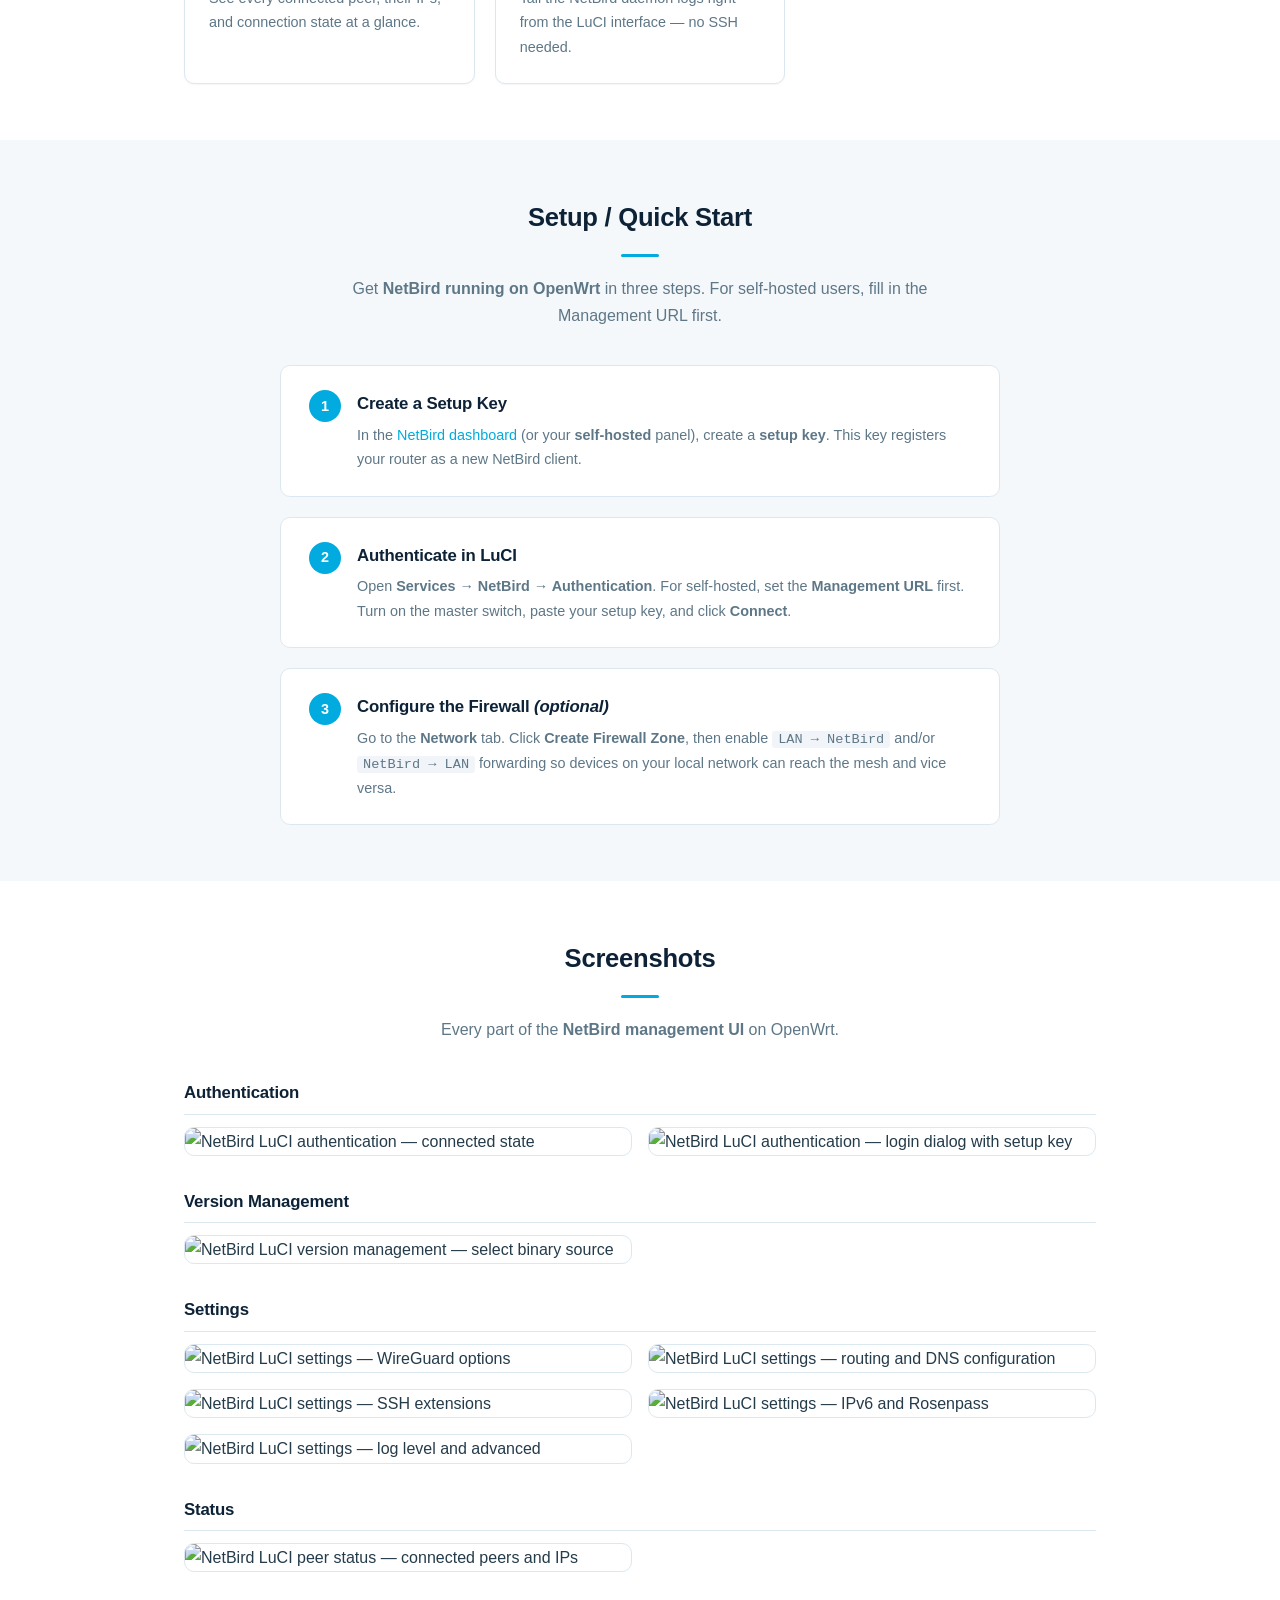
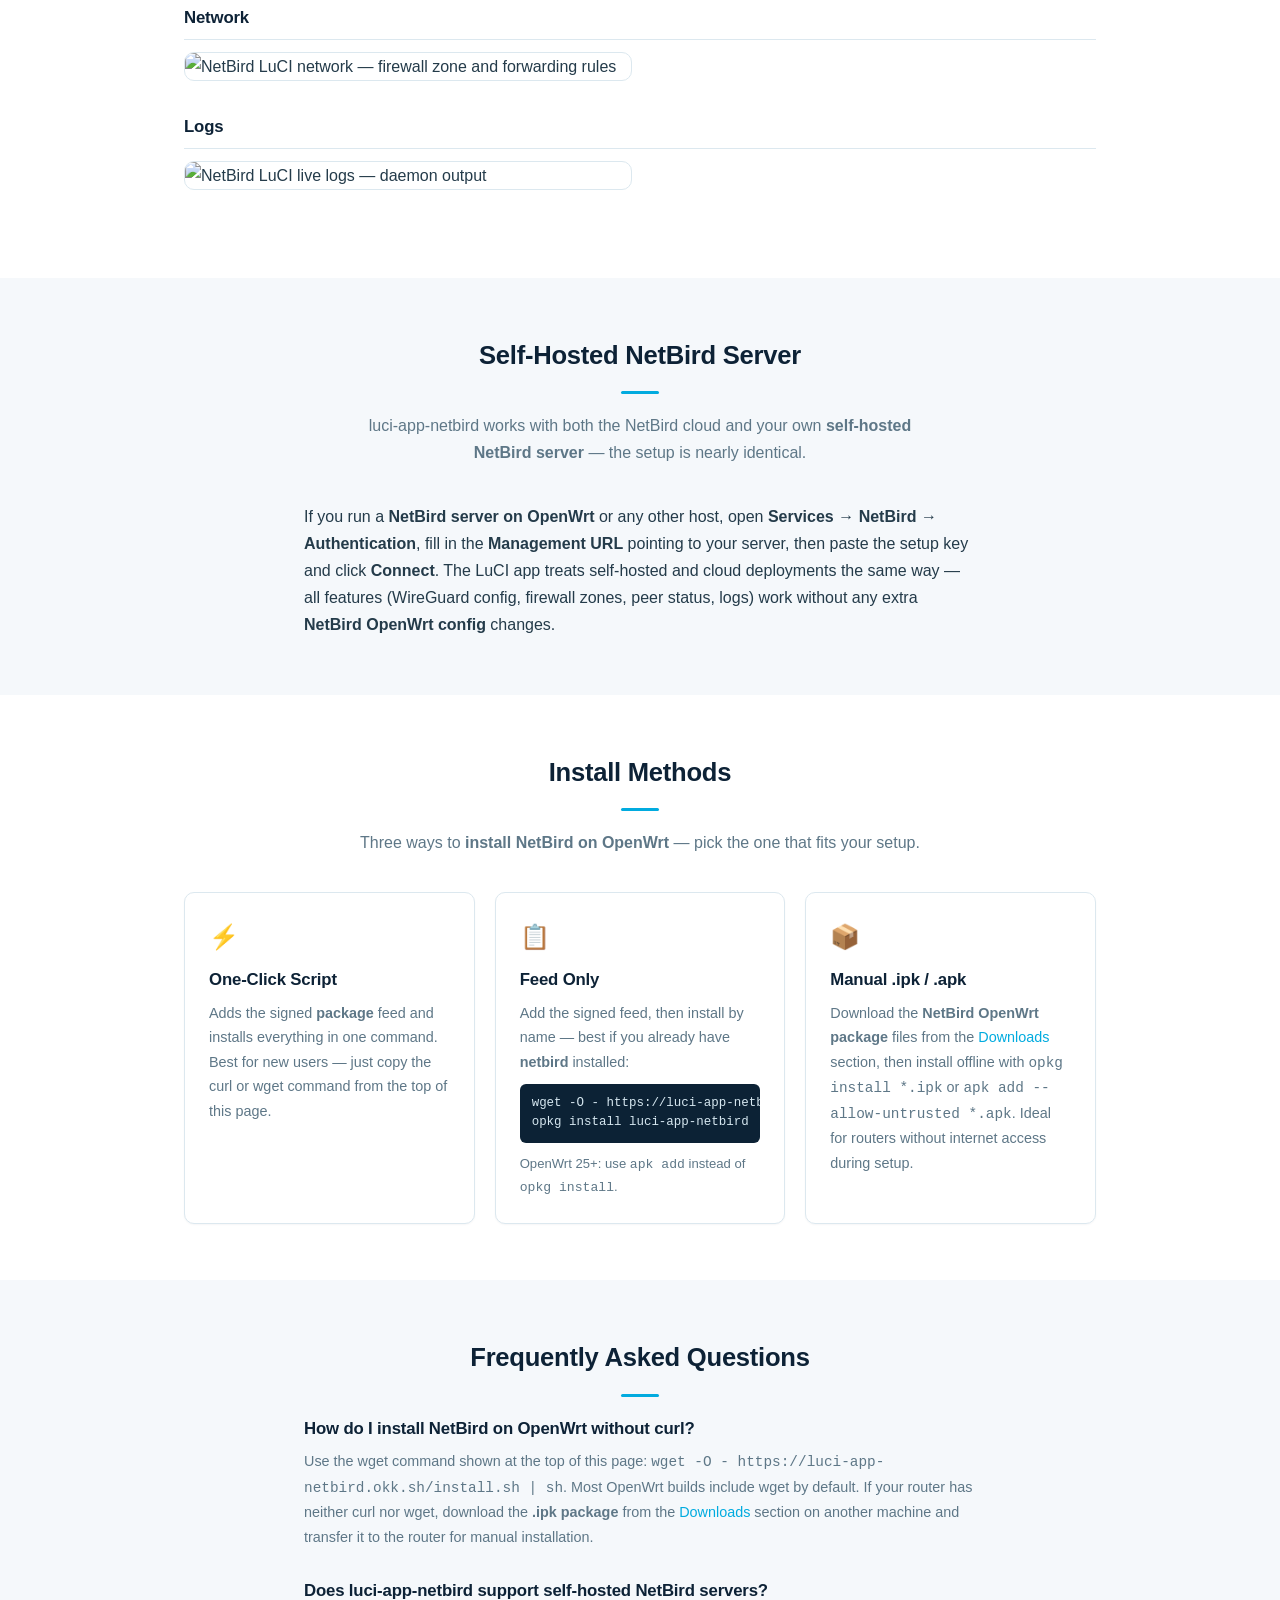
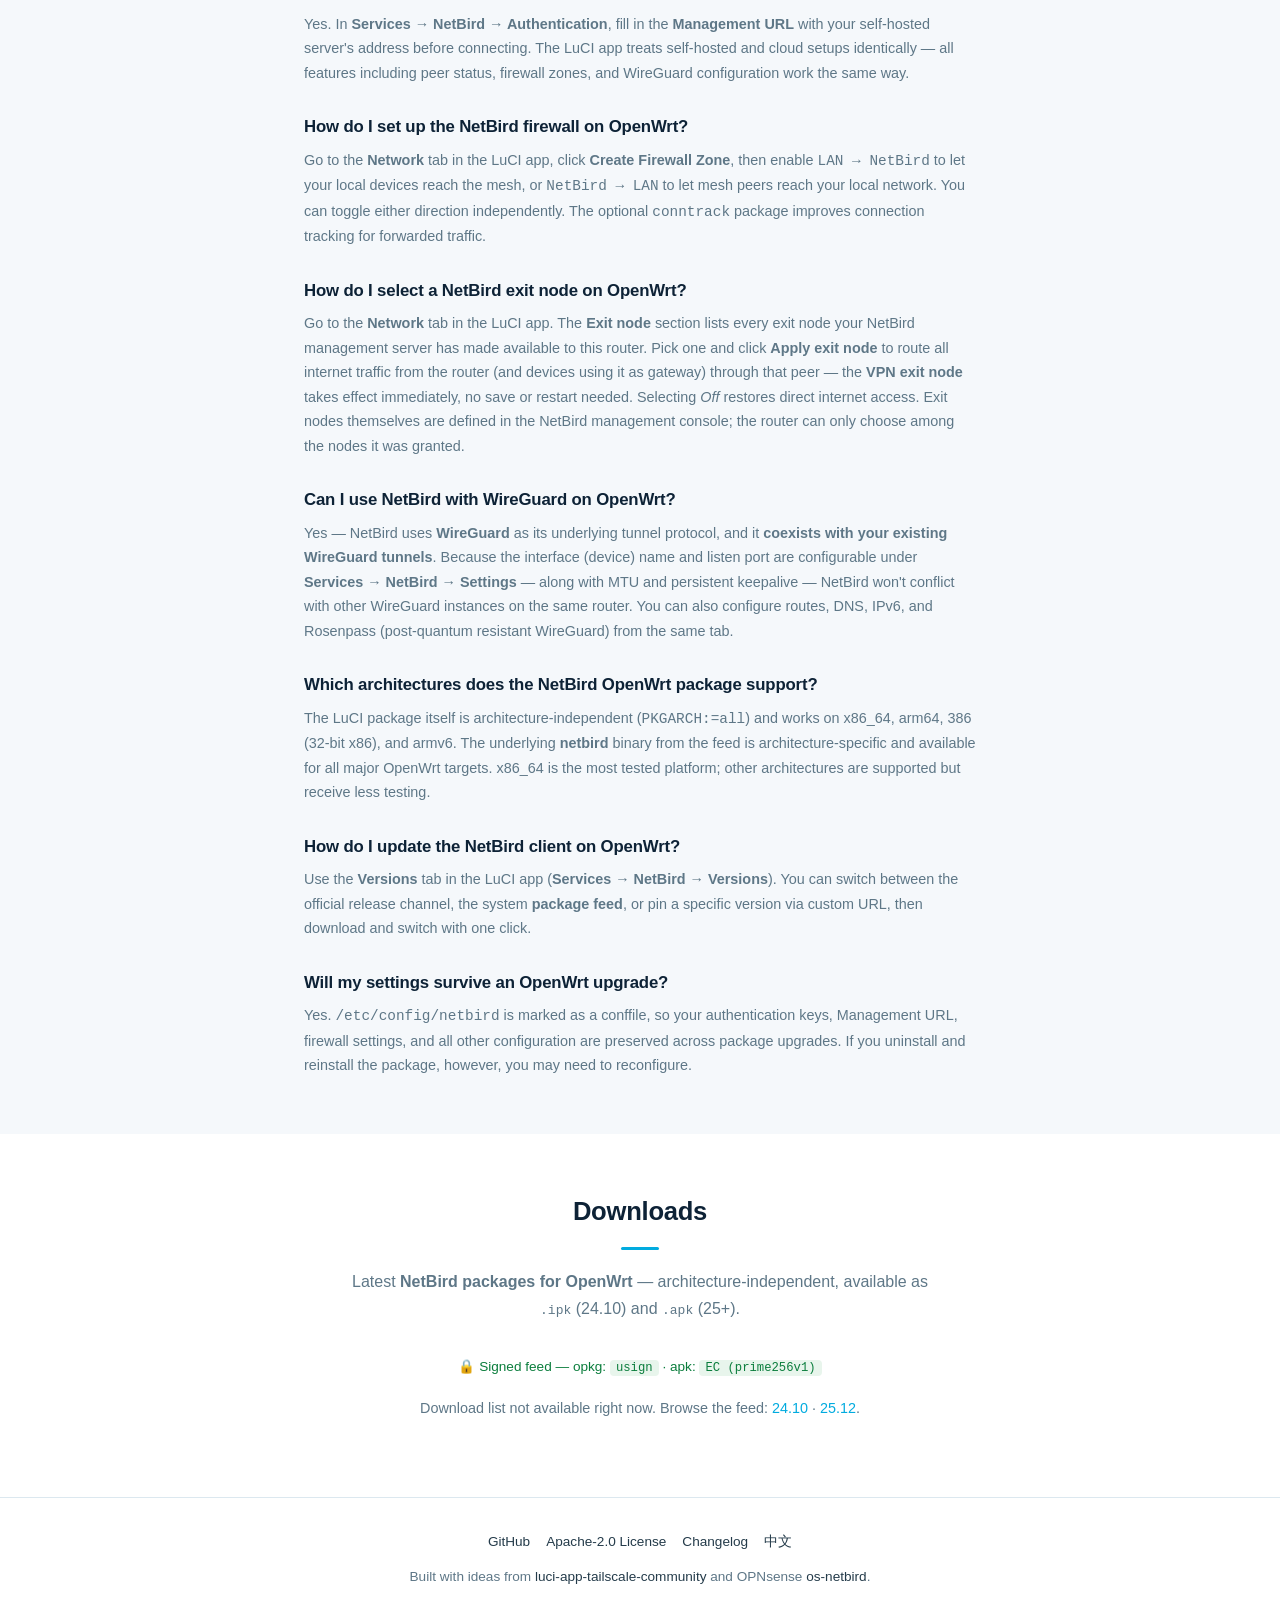
==== commit 042177a5: "feat: 网络页新增 exit node 选择,列出管理端下发的出口节点并可即时切换或关闭 站点双语页同步功能介绍与 FAQ;顺带修正两页 downloads 区前误植的行首句点。" ====
--- a/site/index.html
+++ b/site/index.html
@@ -4,7 +4,7 @@
   <meta charset="UTF-8">
   <meta name="viewport" content="width=device-width, initial-scale=1.0">
   <title>luci-app-netbird — NetBird Web UI &amp; Client Manager for OpenWrt / ImmortalWrt</title>
-  <meta name="description" content="A LuCI web UI to install, configure and manage the NetBird mesh-VPN client on OpenWrt. Self-hosted server, WireGuard setup, firewall automation. One-click install.">
+  <meta name="description" content="A LuCI web UI to install, configure and manage the NetBird mesh-VPN client on OpenWrt. Self-hosted server, WireGuard setup, firewall automation, exit node selection. One-click install.">
   <meta name="robots" content="index, follow">
   <link rel="icon" type="image/png" sizes="32x32" href="/favicon-32x32.png">
   <link rel="icon" type="image/png" sizes="16x16" href="/favicon-16x16.png">
@@ -13,7 +13,7 @@
   <link rel="alternate" hreflang="zh" href="https://luci-app-netbird.okk.sh/zh-cn">
 
   <meta property="og:title" content="luci-app-netbird — NetBird Web UI &amp; Client Manager for OpenWrt / ImmortalWrt">
-  <meta property="og:description" content="A LuCI web UI to install, configure and manage the NetBird mesh-VPN client on OpenWrt. Self-hosted server, WireGuard setup, firewall automation. One-click install.">
+  <meta property="og:description" content="A LuCI web UI to install, configure and manage the NetBird mesh-VPN client on OpenWrt. Self-hosted server, WireGuard setup, firewall automation, exit node selection. One-click install.">
   <meta property="og:url" content="https://luci-app-netbird.okk.sh/">
   <meta property="og:type" content="website">
   <meta property="og:image" content="https://luci-app-netbird.okk.sh/og-card.png">
@@ -21,7 +21,7 @@
 
   <meta name="twitter:card" content="summary_large_image">
   <meta name="twitter:title" content="luci-app-netbird — NetBird Web UI &amp; Client Manager for OpenWrt / ImmortalWrt">
-  <meta name="twitter:description" content="A LuCI web UI to install, configure and manage the NetBird mesh-VPN client on OpenWrt. Self-hosted server, WireGuard setup, firewall automation. One-click install.">
+  <meta name="twitter:description" content="A LuCI web UI to install, configure and manage the NetBird mesh-VPN client on OpenWrt. Self-hosted server, WireGuard setup, firewall automation, exit node selection. One-click install.">
   <meta name="twitter:image" content="https://luci-app-netbird.okk.sh/og-card.png">
 
   <script type="application/ld+json">
@@ -31,7 +31,7 @@
     "name": "luci-app-netbird",
     "applicationCategory": "NetworkingApplication",
     "operatingSystem": "OpenWrt, ImmortalWrt",
-    "description": "A LuCI web UI to install, configure and manage the NetBird mesh-VPN client on OpenWrt. Supports self-hosted server, WireGuard setup, firewall automation.",
+    "description": "A LuCI web UI to install, configure and manage the NetBird mesh-VPN client on OpenWrt. Supports self-hosted server, WireGuard setup, firewall automation, exit node selection.",
     "offers": { "@type": "Offer", "price": "0" },
     "url": "https://github.com/looong-cat/luci-app-netbird",
     "license": "https://spdx.org/licenses/Apache-2.0.html"
@@ -308,6 +308,16 @@
           <p>
             WireGuard, routes, DNS, SSH, IPv6, Rosenpass, and log level —
             all <strong>NetBird client</strong> options exposed in the UI.
+          </p>
+        </div>
+        <div class="feature-card">
+          <div class="icon">🌐</div>
+          <h3>Exit Node Selection</h3>
+          <p>
+            Pick a NetBird <strong>exit node</strong> from the LuCI UI to
+            <strong>route all internet traffic</strong> from your OpenWrt router
+            and its LAN clients through a mesh peer — switch nodes or go back
+            to direct access in one click.
           </p>
         </div>
         <div class="feature-card">
@@ -533,6 +543,21 @@
       </div>
 
       <div class="faq-item" style="margin-bottom:28px">
+        <h3 style="font-size:1.05rem;font-weight:700;margin-bottom:6px">How do I select a NetBird exit node on OpenWrt?</h3>
+        <p style="font-size:.9rem;color:var(--text-muted)">
+          Go to the <strong>Network</strong> tab in the LuCI app. The
+          <strong>Exit node</strong> section lists every exit node your NetBird
+          management server has made available to this router. Pick one and click
+          <strong>Apply exit node</strong> to route all internet traffic from the
+          router (and devices using it as gateway) through that peer — the
+          <strong>VPN exit node</strong> takes effect immediately, no save or
+          restart needed. Selecting <em>Off</em> restores direct internet
+          access. Exit nodes themselves are defined in the NetBird management
+          console; the router can only choose among the nodes it was granted.
+        </p>
+      </div>
+
+      <div class="faq-item" style="margin-bottom:28px">
         <h3 style="font-size:1.05rem;font-weight:700;margin-bottom:6px">Can I use NetBird with WireGuard on OpenWrt?</h3>
         <p style="font-size:.9rem;color:var(--text-muted)">
           Yes — NetBird uses <strong>WireGuard</strong> as its underlying tunnel
@@ -578,7 +603,7 @@
     </div>
   </section>
 
-.  <section id="downloads">
+  <section id="downloads">
     <div class="container">
       <h2>Downloads</h2>
       <p class="section-desc">
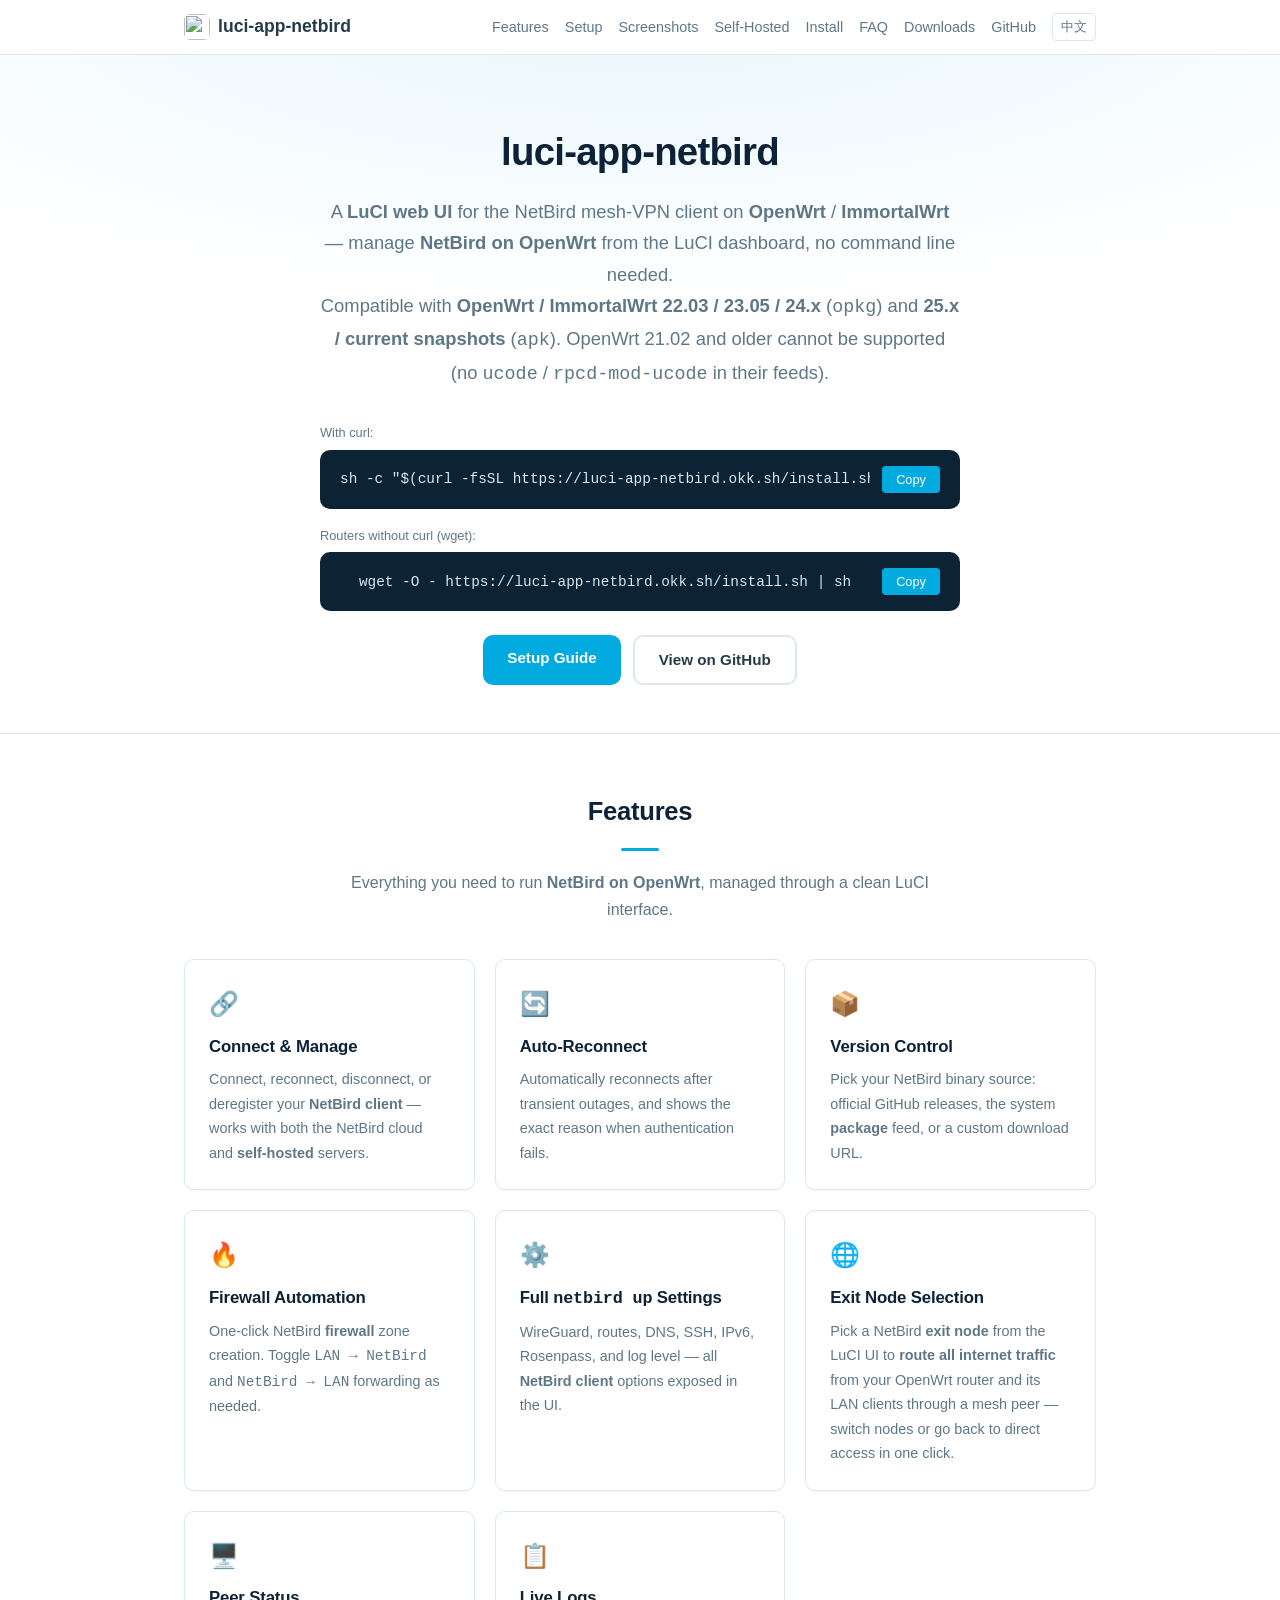
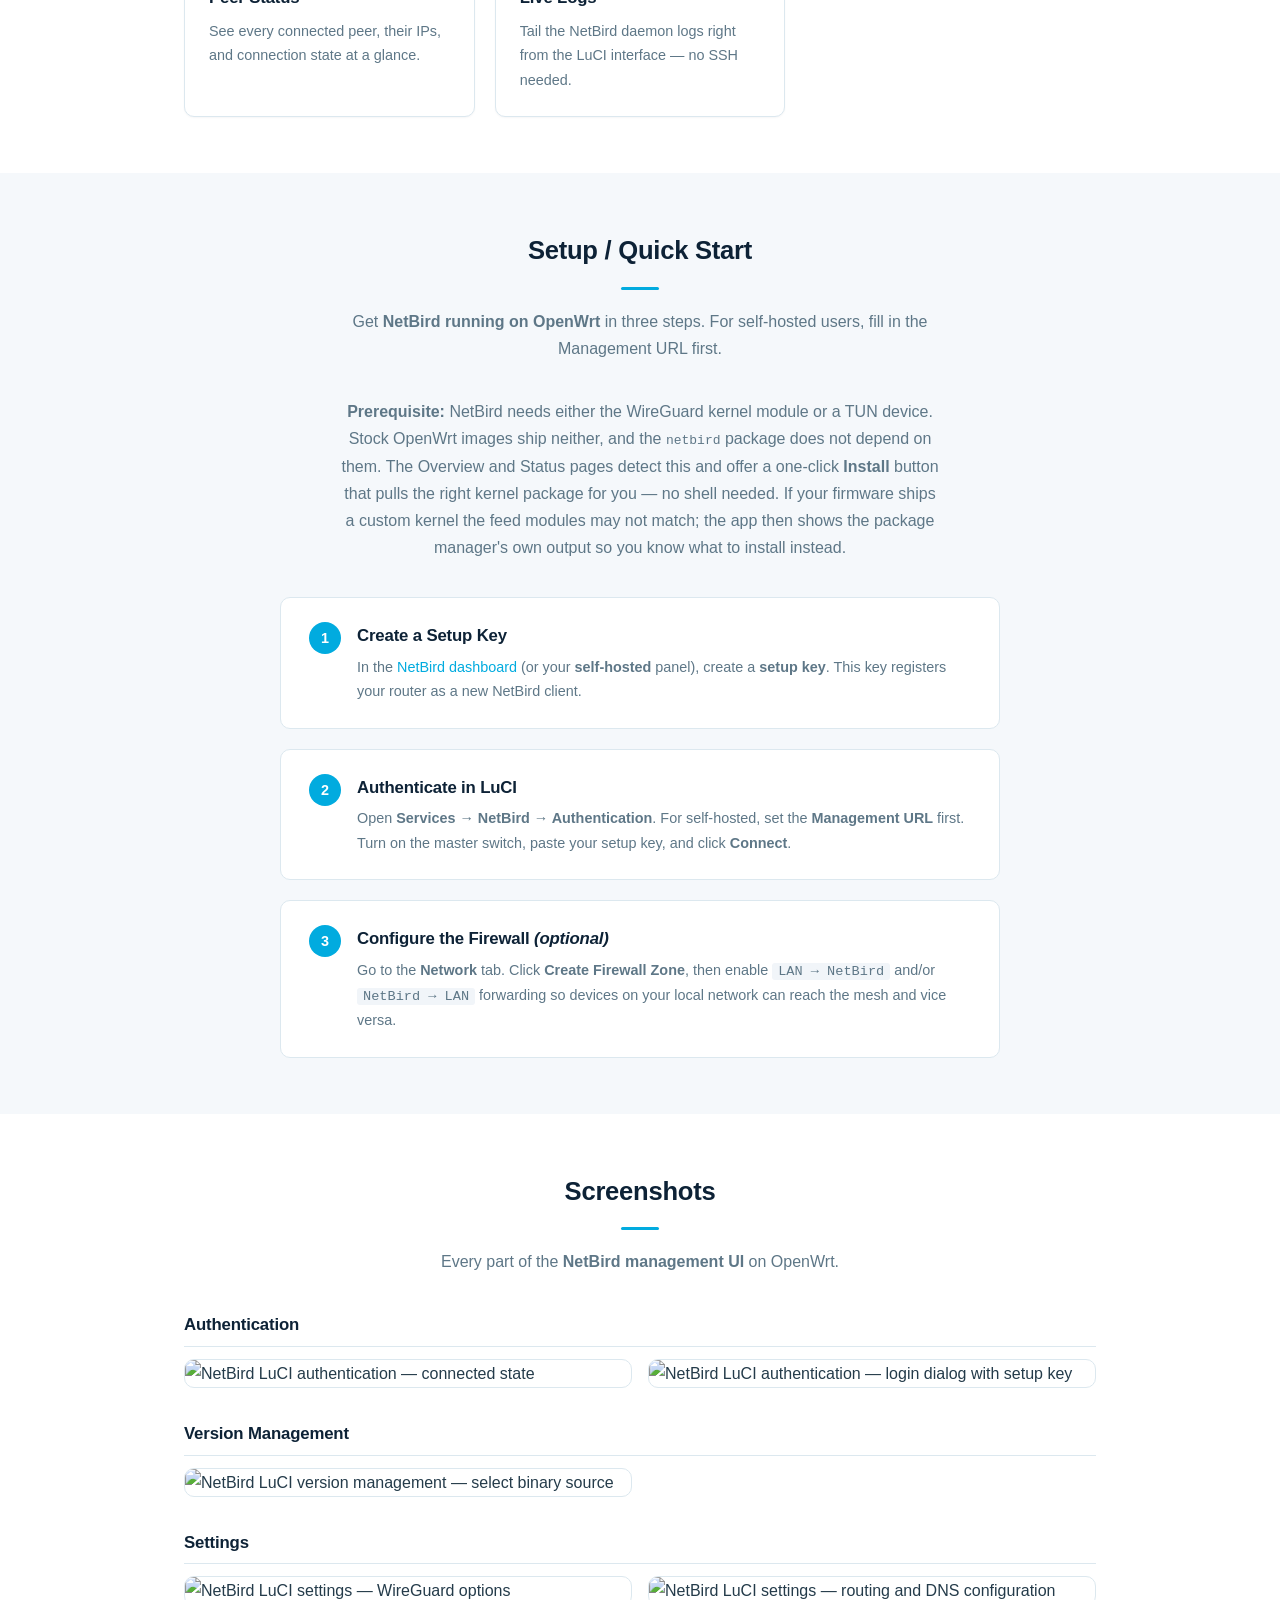
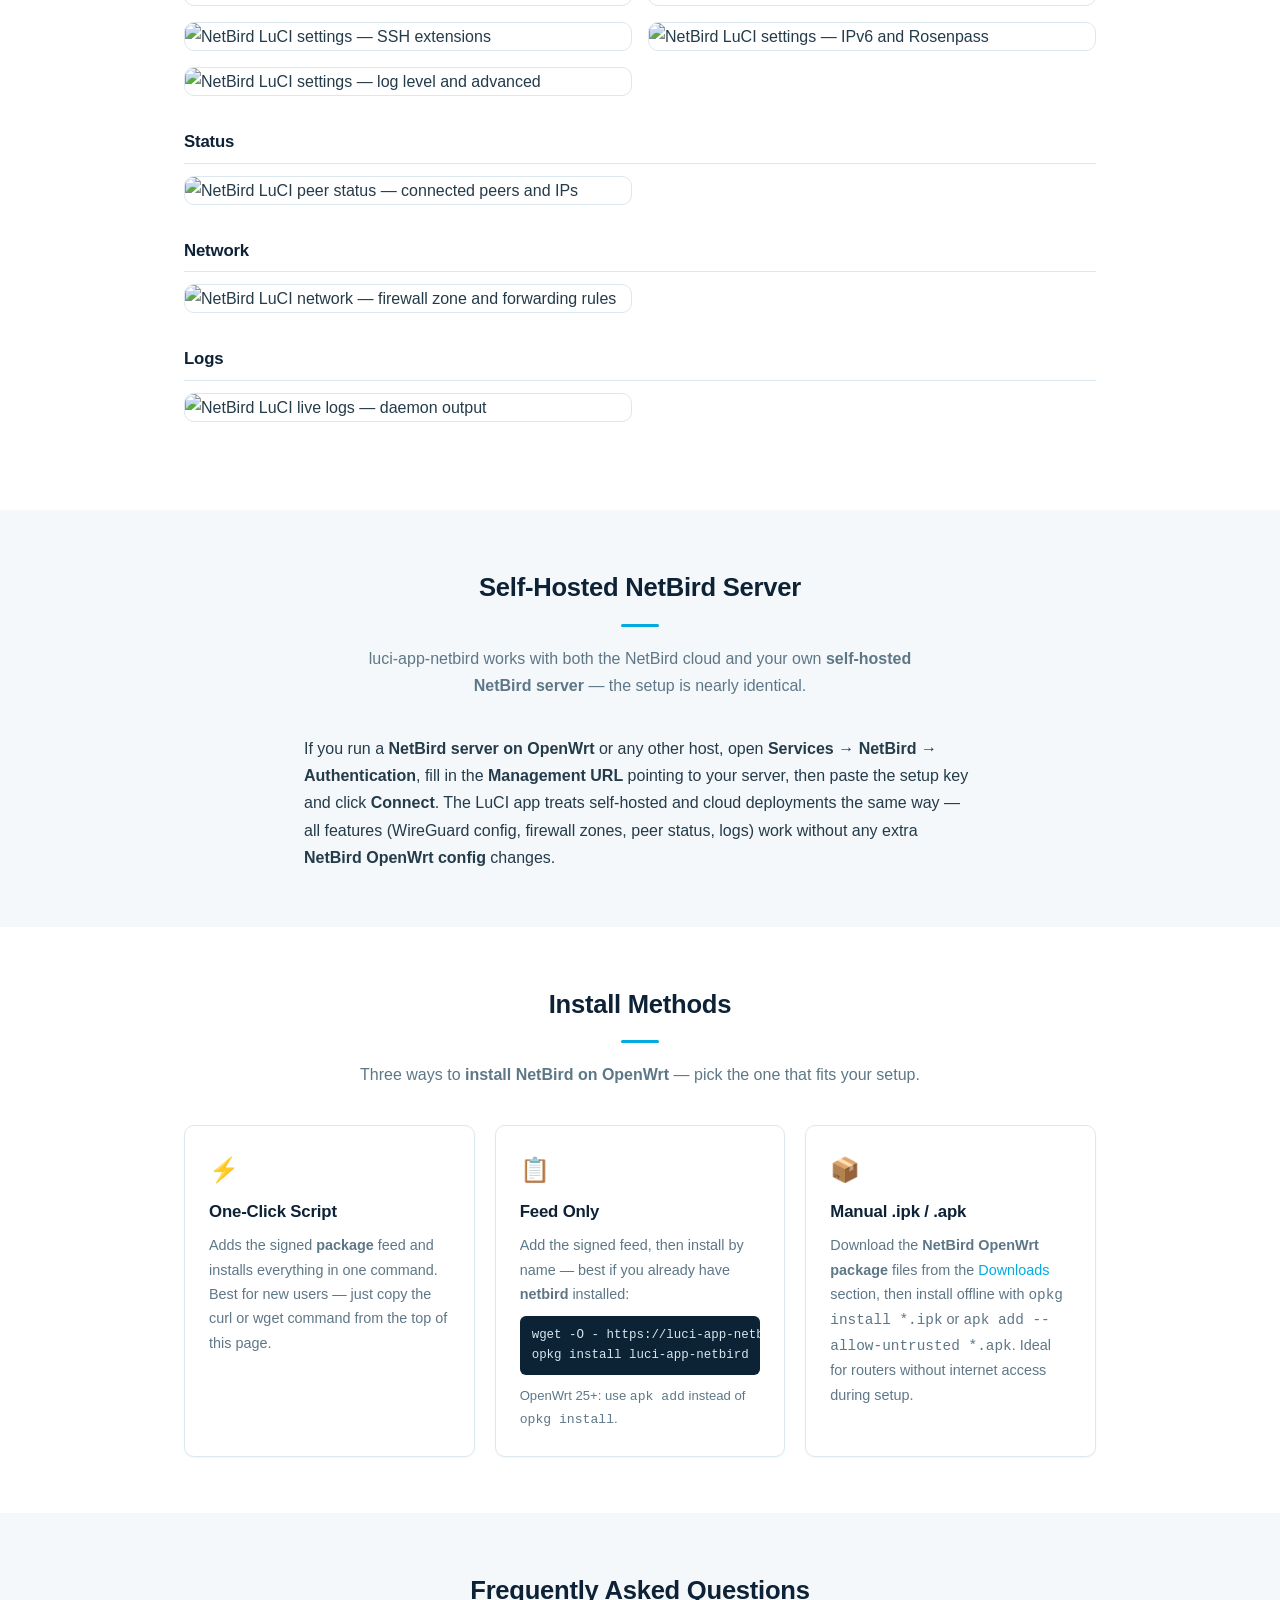
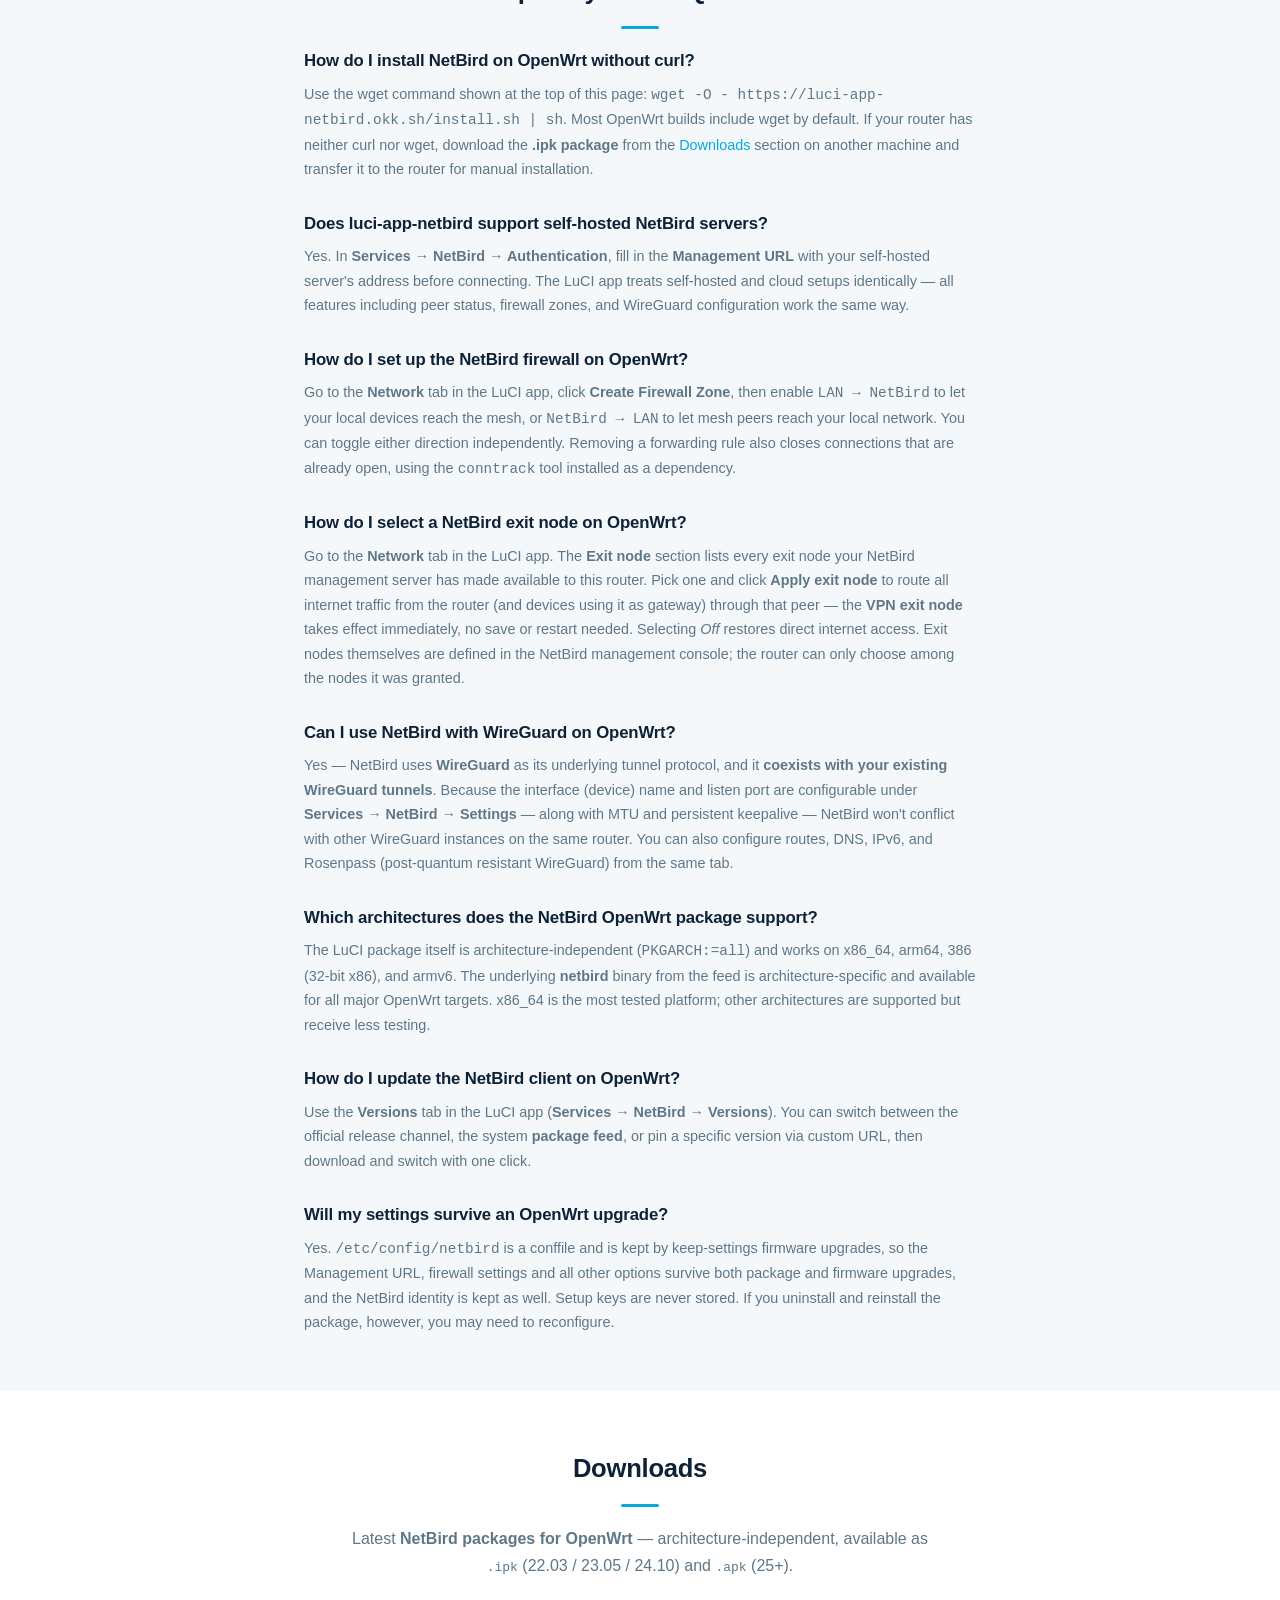
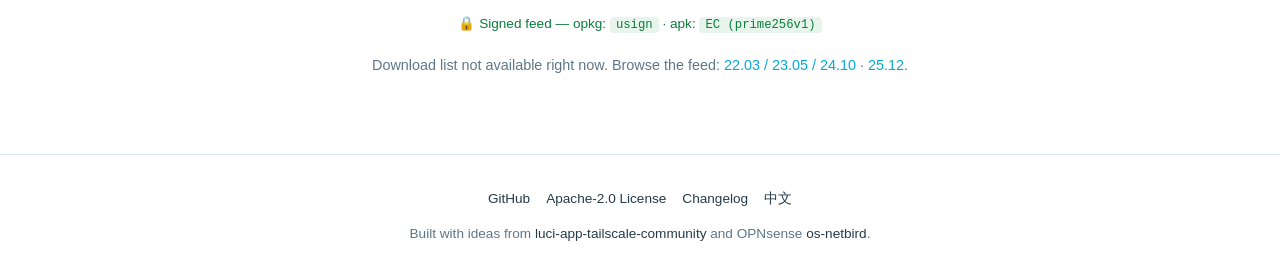
==== commit 3b04b9e1: "docs: 站点补全 hreflang、FAQ 与软件结构化数据、sitemap/robots/llms.txt,修正两处过时的 FAQ 说法 - 两个语言页互相声明 en/zh-Hans/x-def" ====
--- a/site/index.html
+++ b/site/index.html
@@ -10,7 +10,9 @@
   <link rel="icon" type="image/png" sizes="16x16" href="/favicon-16x16.png">
   <link rel="apple-touch-icon" sizes="180x180" href="/apple-touch-icon.png">
   <link rel="canonical" href="https://luci-app-netbird.okk.sh/">
-  <link rel="alternate" hreflang="zh" href="https://luci-app-netbird.okk.sh/zh-cn">
+  <link rel="alternate" hreflang="en" href="https://luci-app-netbird.okk.sh/">
+  <link rel="alternate" hreflang="zh-Hans" href="https://luci-app-netbird.okk.sh/zh-cn">
+  <link rel="alternate" hreflang="x-default" href="https://luci-app-netbird.okk.sh/">
 
   <meta property="og:title" content="luci-app-netbird — NetBird Web UI &amp; Client Manager for OpenWrt / ImmortalWrt">
   <meta property="og:description" content="A LuCI web UI to install, configure and manage the NetBird mesh-VPN client on OpenWrt. Self-hosted server, WireGuard setup, firewall automation, exit node selection. One-click install.">
@@ -18,6 +20,8 @@
   <meta property="og:type" content="website">
   <meta property="og:image" content="https://luci-app-netbird.okk.sh/og-card.png">
   <meta property="og:site_name" content="luci-app-netbird">
+  <meta property="og:locale" content="en_US">
+  <meta property="og:locale:alternate" content="zh_CN">
 
   <meta name="twitter:card" content="summary_large_image">
   <meta name="twitter:title" content="luci-app-netbird — NetBird Web UI &amp; Client Manager for OpenWrt / ImmortalWrt">
@@ -25,17 +29,119 @@
   <meta name="twitter:image" content="https://luci-app-netbird.okk.sh/og-card.png">
 
   <script type="application/ld+json">
-  {
-    "@context": "https://schema.org",
-    "@type": "SoftwareApplication",
-    "name": "luci-app-netbird",
-    "applicationCategory": "NetworkingApplication",
-    "operatingSystem": "OpenWrt, ImmortalWrt",
-    "description": "A LuCI web UI to install, configure and manage the NetBird mesh-VPN client on OpenWrt. Supports self-hosted server, WireGuard setup, firewall automation, exit node selection.",
-    "offers": { "@type": "Offer", "price": "0" },
-    "url": "https://github.com/looong-cat/luci-app-netbird",
-    "license": "https://spdx.org/licenses/Apache-2.0.html"
-  }
+{
+  "@context": "https://schema.org",
+  "@type": "SoftwareApplication",
+  "name": "luci-app-netbird",
+  "applicationCategory": "NetworkingApplication",
+  "operatingSystem": "OpenWrt, ImmortalWrt",
+  "softwareRequirements": "OpenWrt or ImmortalWrt 22.03, 23.05, 24.10 (opkg) or 25.12 and snapshots (apk), with LuCI",
+  "description": "A LuCI web UI to install, configure and manage the NetBird mesh-VPN client on OpenWrt. Supports self-hosted server, WireGuard setup, firewall automation, exit node selection.",
+  "inLanguage": "en",
+  "isAccessibleForFree": true,
+  "offers": {
+    "@type": "Offer",
+    "price": "0",
+    "priceCurrency": "USD"
+  },
+  "url": "https://luci-app-netbird.okk.sh/",
+  "downloadUrl": "https://luci-app-netbird.okk.sh/#downloads",
+  "installUrl": "https://luci-app-netbird.okk.sh/install.sh",
+  "image": "https://luci-app-netbird.okk.sh/og-card.png",
+  "license": "https://spdx.org/licenses/Apache-2.0.html",
+  "author": {
+    "@type": "Person",
+    "name": "looong-cat",
+    "url": "https://github.com/looong-cat"
+  },
+  "sameAs": [
+    "https://github.com/looong-cat/luci-app-netbird"
+  ],
+  "featureList": [
+    "Connect with a setup key, cloud or self-hosted NetBird management server",
+    "Automatic reconnect",
+    "Switch between the package-feed, official release and custom NetBird binaries",
+    "Firewall zone and LAN forwarding automation",
+    "Full netbird up settings",
+    "Exit node selection that survives reboots",
+    "Peer status",
+    "Live logs"
+  ]
+}
+  </script>
+  <!-- FAQPage 结构化数据与下方 #faq 可见内容逐条对应;修改 FAQ 时同步更新 -->
+  <script type="application/ld+json">
+{
+  "@context": "https://schema.org",
+  "@type": "FAQPage",
+  "inLanguage": "en",
+  "mainEntity": [
+    {
+      "@type": "Question",
+      "name": "How do I install NetBird on OpenWrt without curl?",
+      "acceptedAnswer": {
+        "@type": "Answer",
+        "text": "Use the wget command shown at the top of this page: wget -O - https://luci-app-netbird.okk.sh/install.sh | sh. Most OpenWrt builds include wget by default. If your router has neither curl nor wget, download the .ipk package from the Downloads section on another machine and transfer it to the router for manual installation."
+      }
+    },
+    {
+      "@type": "Question",
+      "name": "Does luci-app-netbird support self-hosted NetBird servers?",
+      "acceptedAnswer": {
+        "@type": "Answer",
+        "text": "Yes. In Services → NetBird → Authentication, fill in the Management URL with your self-hosted server's address before connecting. The LuCI app treats self-hosted and cloud setups identically — all features including peer status, firewall zones, and WireGuard configuration work the same way."
+      }
+    },
+    {
+      "@type": "Question",
+      "name": "How do I set up the NetBird firewall on OpenWrt?",
+      "acceptedAnswer": {
+        "@type": "Answer",
+        "text": "Go to the Network tab in the LuCI app, click Create Firewall Zone, then enable LAN → NetBird to let your local devices reach the mesh, or NetBird → LAN to let mesh peers reach your local network. You can toggle either direction independently. Removing a forwarding rule also closes connections that are already open, using the conntrack tool installed as a dependency."
+      }
+    },
+    {
+      "@type": "Question",
+      "name": "How do I select a NetBird exit node on OpenWrt?",
+      "acceptedAnswer": {
+        "@type": "Answer",
+        "text": "Go to the Network tab in the LuCI app. The Exit node section lists every exit node your NetBird management server has made available to this router. Pick one and click Apply exit node to route all internet traffic from the router (and devices using it as gateway) through that peer — the VPN exit node takes effect immediately, no save or restart needed. Selecting Off restores direct internet access. Exit nodes themselves are defined in the NetBird management console; the router can only choose among the nodes it was granted."
+      }
+    },
+    {
+      "@type": "Question",
+      "name": "Can I use NetBird with WireGuard on OpenWrt?",
+      "acceptedAnswer": {
+        "@type": "Answer",
+        "text": "Yes — NetBird uses WireGuard as its underlying tunnel protocol, and it coexists with your existing WireGuard tunnels. Because the interface (device) name and listen port are configurable under Services → NetBird → Settings — along with MTU and persistent keepalive — NetBird won't conflict with other WireGuard instances on the same router. You can also configure routes, DNS, IPv6, and Rosenpass (post-quantum resistant WireGuard) from the same tab."
+      }
+    },
+    {
+      "@type": "Question",
+      "name": "Which architectures does the NetBird OpenWrt package support?",
+      "acceptedAnswer": {
+        "@type": "Answer",
+        "text": "The LuCI package itself is architecture-independent (PKGARCH:=all) and works on x86_64, arm64, 386 (32-bit x86), and armv6. The underlying netbird binary from the feed is architecture-specific and available for all major OpenWrt targets. x86_64 is the most tested platform; other architectures are supported but receive less testing."
+      }
+    },
+    {
+      "@type": "Question",
+      "name": "How do I update the NetBird client on OpenWrt?",
+      "acceptedAnswer": {
+        "@type": "Answer",
+        "text": "Use the Versions tab in the LuCI app (Services → NetBird → Versions). You can switch between the official release channel, the system package feed, or pin a specific version via custom URL, then download and switch with one click."
+      }
+    },
+    {
+      "@type": "Question",
+      "name": "Will my settings survive an OpenWrt upgrade?",
+      "acceptedAnswer": {
+        "@type": "Answer",
+        "text": "Yes. /etc/config/netbird is a conffile and is kept by keep-settings firmware upgrades, so the Management URL, firewall settings and all other options survive both package and firmware upgrades, and the NetBird identity is kept as well. Setup keys are never stored. If you uninstall and reinstall the package, however, you may need to reconfigure."
+      }
+    }
+  ]
+}
   </script>
 
   <!-- privacy-friendly analytics (pageview.app) -->
@@ -236,8 +342,9 @@
         manage <strong>NetBird on OpenWrt</strong> from the LuCI dashboard,
         no command line needed.
         <br>
-        Compatible with <strong>OpenWrt / ImmortalWrt 24.x</strong> (<code>opkg</code>)
+        Compatible with <strong>OpenWrt / ImmortalWrt 22.03 / 23.05 / 24.x</strong> (<code>opkg</code>)
         and <strong>25.x / current snapshots</strong> (<code>apk</code>).
+        OpenWrt 21.02 and older cannot be supported (no <code>ucode</code> / <code>rpcd-mod-ucode</code> in their feeds).
       </p>
 
       <div class="install-block">
@@ -344,6 +451,14 @@
       <p class="section-desc">
         Get <strong>NetBird running on OpenWrt</strong> in three steps.
         For self-hosted users, fill in the Management URL first.
+      </p>
+      <p class="section-desc">
+        <strong>Prerequisite:</strong> NetBird needs either the WireGuard kernel module or a
+        TUN device. Stock OpenWrt images ship neither, and the <code>netbird</code> package does
+        not depend on them. The Overview and Status pages detect this and offer a one-click
+        <strong>Install</strong> button that pulls the right kernel package for you — no shell
+        needed. If your firmware ships a custom kernel the feed modules may not match; the app
+        then shows the package manager's own output so you know what to install instead.
       </p>
       <div class="steps">
         <div class="step">
@@ -537,8 +652,9 @@
           <strong>Create Firewall Zone</strong>, then enable
           <code>LAN → NetBird</code> to let your local devices reach the mesh,
           or <code>NetBird → LAN</code> to let mesh peers reach your local network.
-          You can toggle either direction independently. The optional
-          <code>conntrack</code> package improves connection tracking for forwarded traffic.
+          You can toggle either direction independently. Removing a forwarding rule
+          also closes connections that are already open, using the <code>conntrack</code>
+          tool installed as a dependency.
         </p>
       </div>
 
@@ -594,10 +710,11 @@
       <div class="faq-item">
         <h3 style="font-size:1.05rem;font-weight:700;margin-bottom:6px">Will my settings survive an OpenWrt upgrade?</h3>
         <p style="font-size:.9rem;color:var(--text-muted)">
-          Yes. <code>/etc/config/netbird</code> is marked as a conffile, so your
-          authentication keys, Management URL, firewall settings, and all other
-          configuration are preserved across package upgrades. If you uninstall and
-          reinstall the package, however, you may need to reconfigure.
+          Yes. <code>/etc/config/netbird</code> is a conffile and is kept by keep-settings
+          firmware upgrades, so the Management URL, firewall settings and all other options
+          survive both package and firmware upgrades, and the NetBird identity is kept as well.
+          Setup keys are never stored. If you uninstall and reinstall the package, however,
+          you may need to reconfigure.
         </p>
       </div>
     </div>
@@ -608,14 +725,14 @@
       <h2>Downloads</h2>
       <p class="section-desc">
         Latest <strong>NetBird packages for OpenWrt</strong> —
-        architecture-independent, available as <code>.ipk</code> (24.10) and <code>.apk</code> (25+).
+        architecture-independent, available as <code>.ipk</code> (22.03 / 23.05 / 24.10) and <code>.apk</code> (25+).
       </p>
       <div class="downloads-wrap">
         <p class="signed-badge">🔒 Signed feed — opkg: <code>usign</code> · apk: <code>EC (prime256v1)</code></p>
         <noscript>
           <p class="nojs-warn">
             ⚠️ The download list requires JavaScript. Use the one-click install command at the top, or browse the feed:
-            <a href="/openwrt-24.10/all/netbird/">24.10</a> · <a href="/openwrt-25.12/all/netbird/">25.12</a>.
+            <a href="/openwrt-24.10/all/netbird/">22.03 / 23.05 / 24.10</a> · <a href="/openwrt-25.12/all/netbird/">25.12</a>.
           </p>
         </noscript>
         <div id="downloads-app">
@@ -683,7 +800,7 @@
         dl.innerHTML = html;
       })
       .catch(function(){
-        dl.innerHTML = '<p class="downloads-meta">Download list not available right now. Browse the feed: <a href="/openwrt-24.10/all/netbird/">24.10</a> · <a href="/openwrt-25.12/all/netbird/">25.12</a>.</p>';
+        dl.innerHTML = '<p class="downloads-meta">Download list not available right now. Browse the feed: <a href="/openwrt-24.10/all/netbird/">22.03 / 23.05 / 24.10</a> · <a href="/openwrt-25.12/all/netbird/">25.12</a>.</p>';
       });
   }
 
